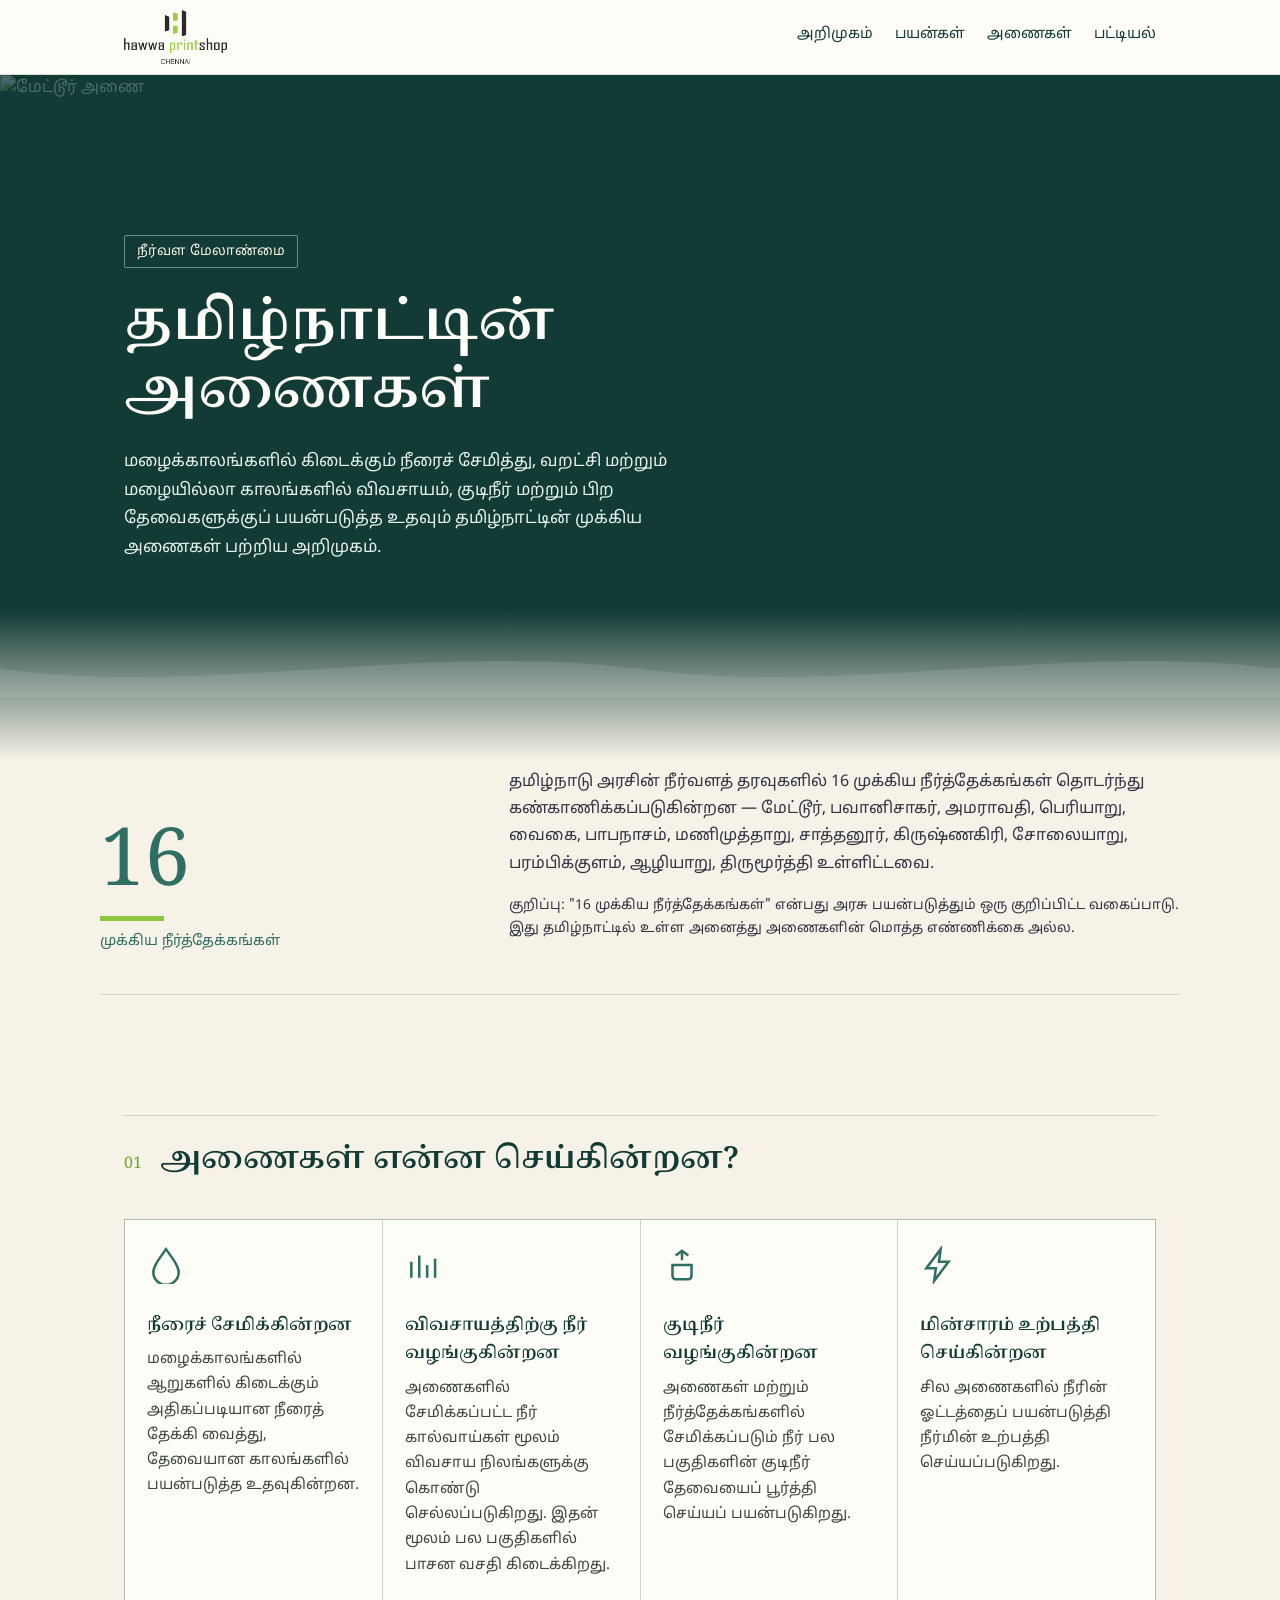
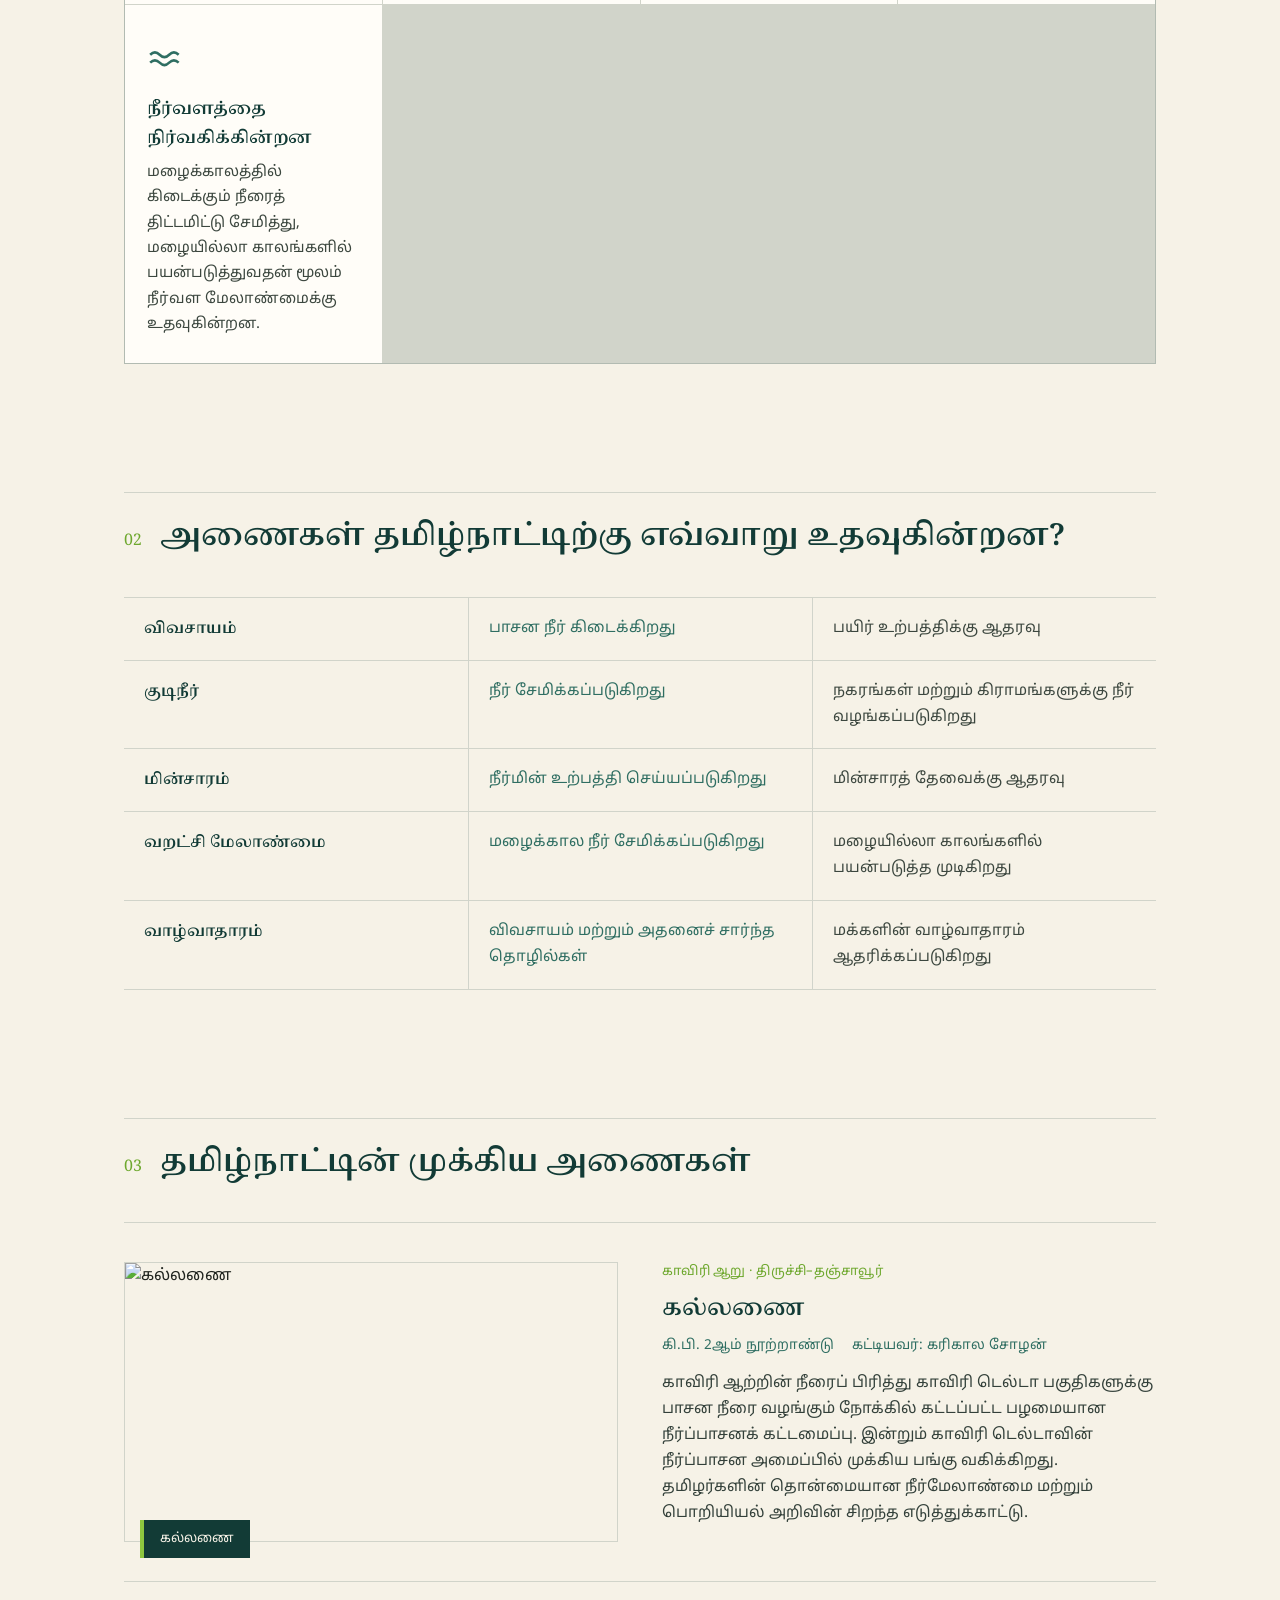
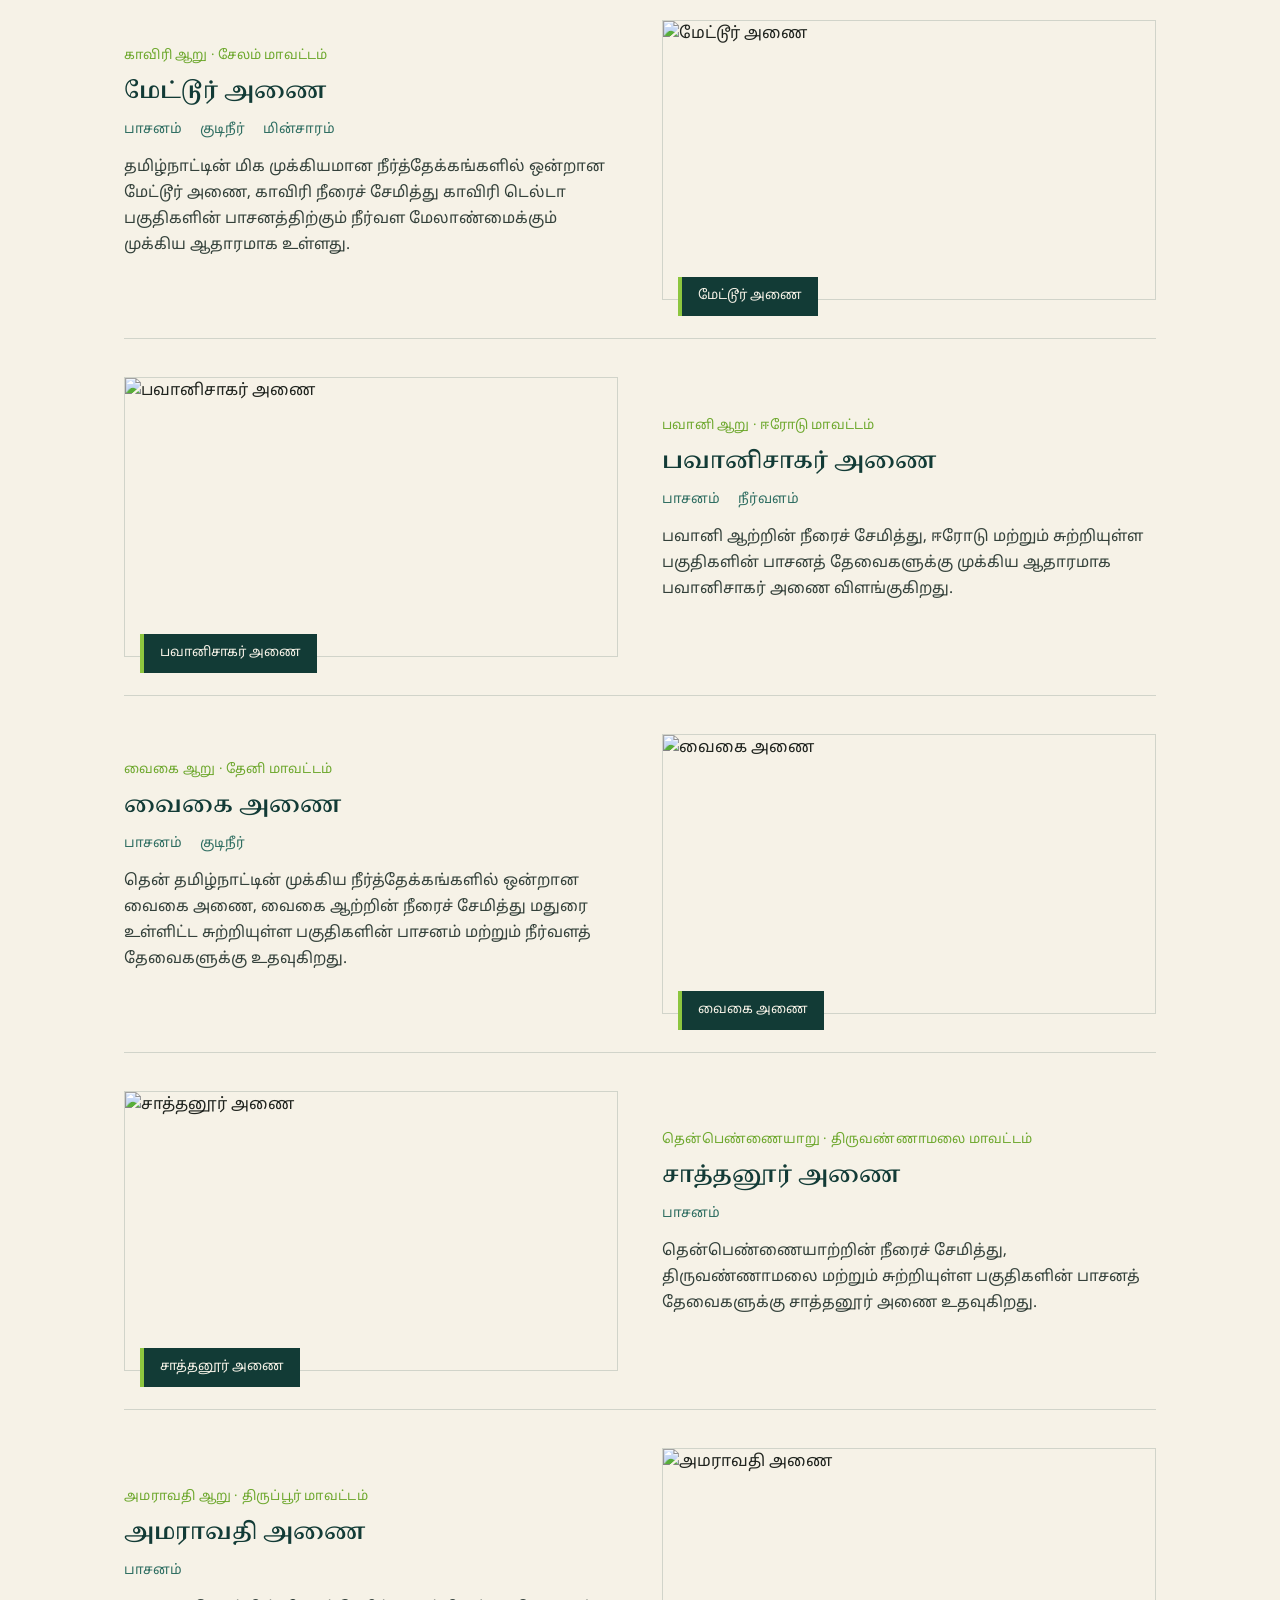
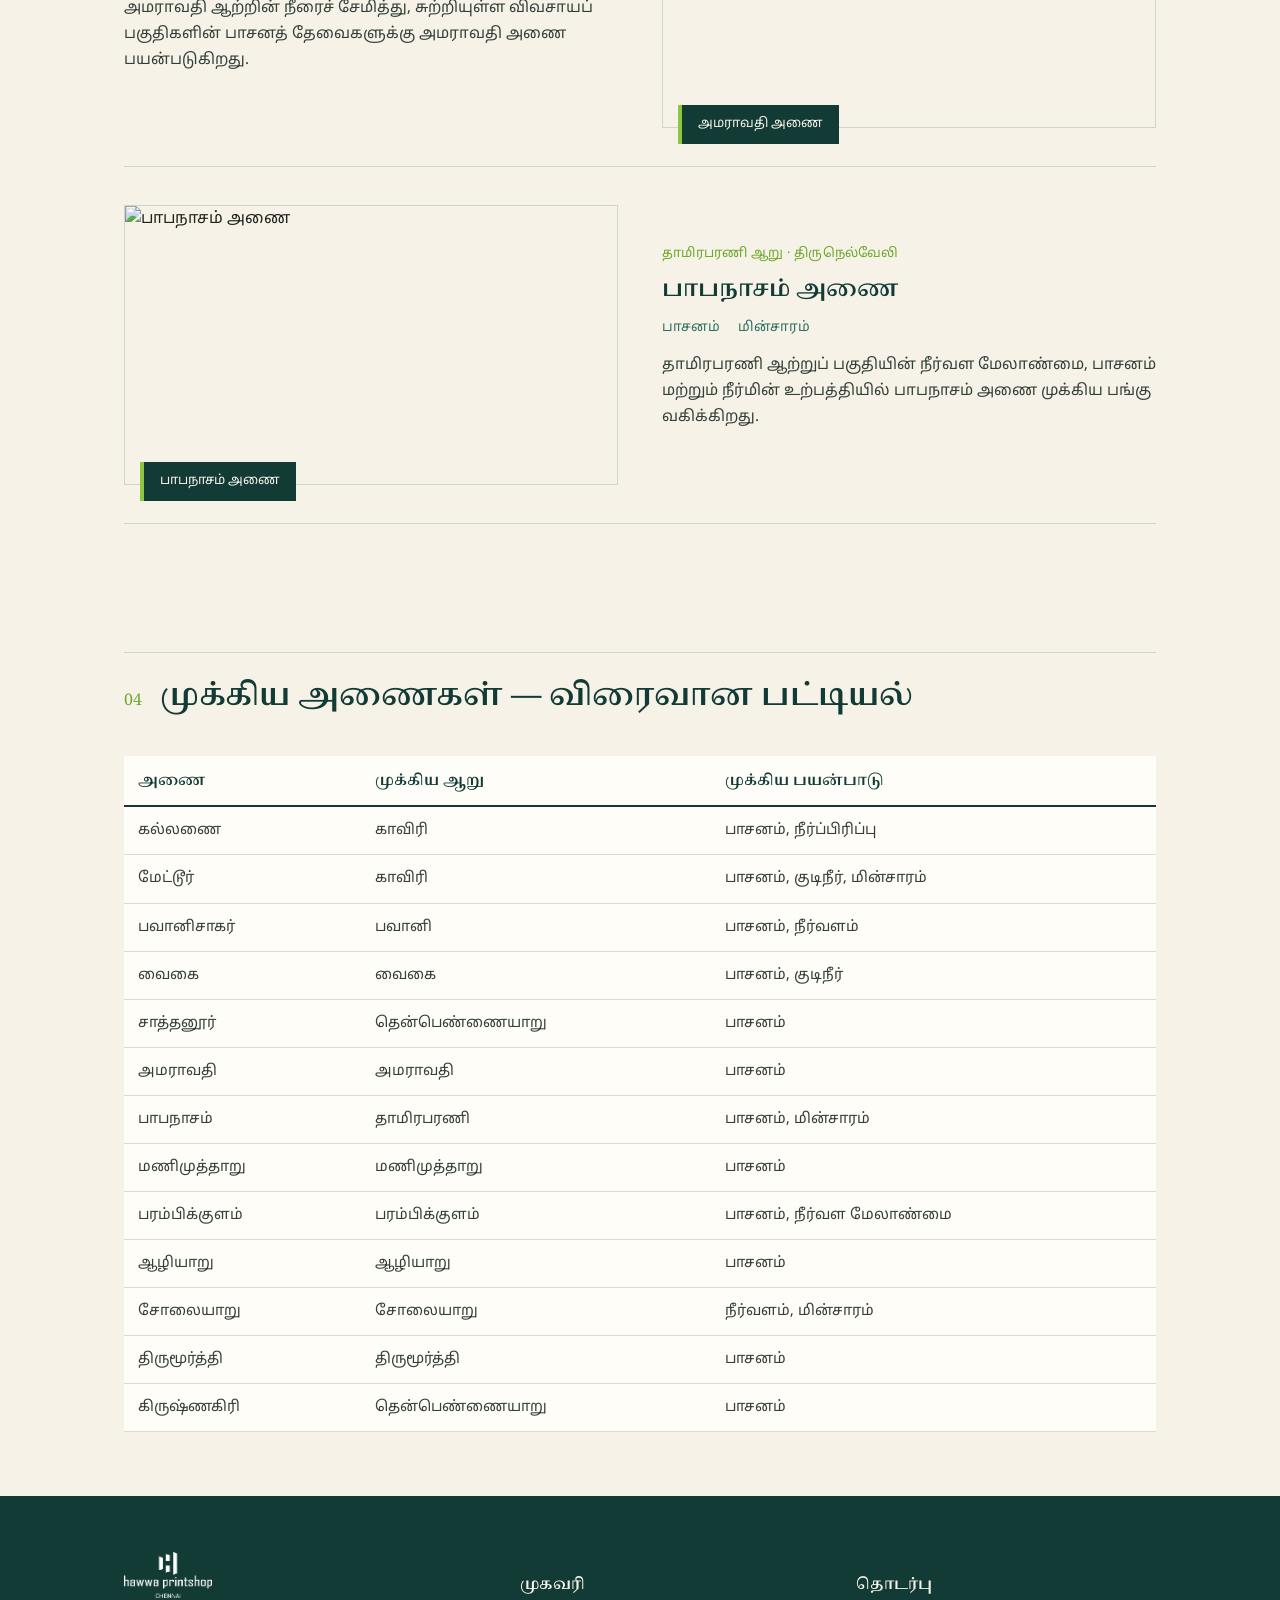
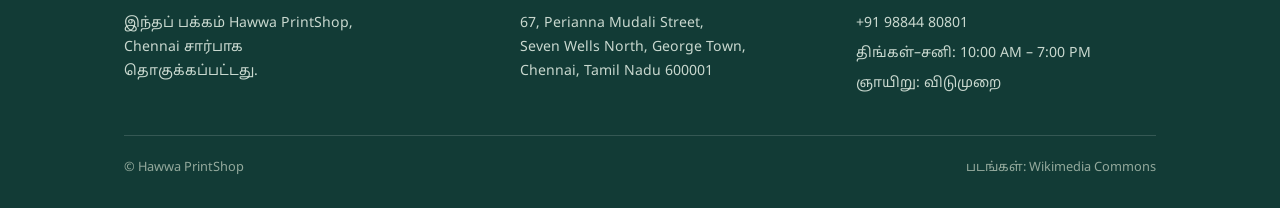
==== index.html @ 90492c99 "Add files via upload" ====
<!DOCTYPE html>
<html lang="ta">
<head>
<meta charset="UTF-8">
<meta name="viewport" content="width=device-width, initial-scale=1.0">
<title>தமிழ்நாட்டின் அணைகள் — Hawwa PrintShop</title>
<link rel="preconnect" href="https://fonts.googleapis.com">
<link rel="preconnect" href="https://fonts.gstatic.com" crossorigin>
<link href="https://fonts.googleapis.com/css2?family=Noto+Serif+Tamil:wght@500;600;700&family=Noto+Sans+Tamil:wght@400;500;600&display=swap" rel="stylesheet">
<style>
  :root{
    --ink:#20241f;
    --deep:#123b36;
    --teal:#2f6e62;
    --green:#8dc63f;
    --green-dark:#6ea82e;
    --sand:#f6f2e7;
    --sand-2:#efe8d8;
    --line: rgba(18,59,54,0.16);
    --white:#fffdf8;
  }
  *{box-sizing:border-box;}
  html{scroll-behavior:smooth;}
  body{
    margin:0;
    background:var(--sand);
    color:var(--ink);
    font-family:"Noto Sans Tamil","Noto Sans",sans-serif;
    line-height:1.7;
    font-size:16px;
  }
  h1,h2,h3,.serif{
    font-family:"Noto Serif Tamil","Noto Sans Tamil",serif;
    color:var(--deep);
    margin:0;
    font-weight:600;
  }
  p{margin:0 0 1em 0;}
  a{color:inherit;}
  img{max-width:100%;display:block;}
  .wrap{max-width:1080px;margin:0 auto;padding:0 24px;}
  .measure{max-width:64ch;}

  /* ---- Header ---- */
  header{
    position:sticky;top:0;z-index:50;
    background:var(--white);
    border-bottom:1px solid var(--line);
  }
  .header-inner{
    display:flex;align-items:center;justify-content:space-between;
    padding:10px 24px;max-width:1080px;margin:0 auto;
  }
  .brand{display:flex;align-items:center;gap:12px;}
  .brand img{height:54px;width:auto;}
  nav a{
    text-decoration:none;color:var(--deep);font-size:.92rem;margin-left:22px;
    border-bottom:2px solid transparent;padding-bottom:2px;
  }
  nav a:hover{border-color:var(--green);}
  .nav-scroll{display:flex;overflow-x:auto;}

  /* ---- Hero ---- */
  .hero{
    position:relative;
    background:var(--deep);
    color:var(--white);
    overflow:hidden;
  }
  .hero-media{
    position:absolute;inset:0;
  }
  .hero-media img{
    width:100%;height:100%;object-fit:cover;opacity:.55;
  }
  .hero-media::after{
    content:"";position:absolute;inset:0;
    background:linear-gradient(180deg, rgba(18,59,54,.55) 0%, rgba(18,59,54,.88) 78%, var(--sand) 100%);
  }
  .hero-content{
    position:relative;padding:96px 24px 64px;max-width:1080px;margin:0 auto;
  }
  .eyebrow-tag{
    display:inline-block;font-size:.85rem;color:var(--sand);
    border:1px solid rgba(255,255,255,.4);padding:4px 12px;border-radius:2px;
    margin-bottom:22px;
  }
  .hero h1{
    color:var(--white);
    font-size:clamp(2.1rem, 5vw, 3.4rem);
    line-height:1.25;
    max-width:15ch;
  }
  .hero p.lede{
    margin-top:22px;max-width:56ch;color:#e7f0ea;font-size:1.05rem;
  }
  .wavecut{
    display:block;width:100%;height:56px;margin-top:-2px;
  }

  /* ---- Stat strip ---- */
  .stats{
    background:var(--sand);
    padding:8px 24px 56px;
  }
  .stat-row{
    max-width:1080px;margin:0 auto;
    display:grid;grid-template-columns: 1.1fr 2fr;
    gap:40px;align-items:end;
    border-bottom:1px solid var(--line);
    padding-bottom:40px;
  }
  .stat-num{
    font-family:"Noto Serif Tamil",serif;
    font-size:clamp(3.2rem,9vw,5rem);
    color:var(--teal);
    line-height:1;
    position:relative;
    display:inline-block;
  }
  .stat-num::after{
    content:"";display:block;width:64px;height:5px;background:var(--green);margin-top:14px;
  }
  .stat-note{color:var(--teal);font-size:.9rem;margin-top:8px;}
  .stat-text p{color:#334;}

  /* ---- Section shell ---- */
  section{padding:64px 0;}
  .section-head{
    display:flex;align-items:baseline;gap:18px;margin-bottom:34px;
    border-top:1px solid var(--line);padding-top:18px;
  }
  .section-head .idx{
    font-family:"Noto Serif Tamil",serif;color:var(--green-dark);font-size:1rem;
    white-space:nowrap;
  }
  .section-head h2{font-size:clamp(1.4rem,3vw,1.9rem);}

  /* ---- Function cards ---- */
  .func-grid{
    display:grid;grid-template-columns:repeat(auto-fit,minmax(210px,1fr));
    gap:1px;background:var(--line);
    border:1px solid var(--line);
  }
  .func-card{
    background:var(--white);padding:26px 22px;
  }
  .func-card .ic{
    width:38px;height:38px;margin-bottom:16px;
    stroke:var(--teal);fill:none;stroke-width:1.6;
  }
  .func-card h3{font-size:1.05rem;margin-bottom:8px;color:var(--deep);}
  .func-card p{font-size:.93rem;color:#3c473f;margin:0;}

  /* ---- Flow ---- */
  .flow{
    display:flex;flex-direction:column;gap:0;
  }
  .flow-row{
    display:grid;grid-template-columns:repeat(3,1fr);
    border-top:1px solid var(--line);
  }
  .flow-row:last-child{border-bottom:1px solid var(--line);}
  .flow-cell{
    padding:18px 20px;font-size:.95rem;
    border-left:1px solid var(--line);
  }
  .flow-cell:first-child{border-left:none;font-family:"Noto Serif Tamil",serif;color:var(--deep);font-weight:600;}
  .flow-cell:nth-child(2){color:var(--teal);}
  .flow-cell:nth-child(3){color:#3c473f;}

  /* ---- Dam profile ---- */
  .dam{
    display:grid;grid-template-columns: 1fr 1fr;gap:44px;
    align-items:center;
    padding:38px 0;
    border-top:1px solid var(--line);
  }
  .dam:last-child{border-bottom:1px solid var(--line);}
  .dam.rev .dam-media{order:2;}
  .dam-media{
    position:relative;
  }
  .dam-media img{
    width:100%;height:280px;object-fit:cover;
    border:1px solid var(--line);
  }
  .dam-plate{
    position:absolute;bottom:-16px;left:16px;
    background:var(--deep);color:var(--sand);
    padding:8px 16px;font-size:.82rem;
    border-left:4px solid var(--green);
  }
  .dam-body .tag{
    font-size:.82rem;color:var(--green-dark);letter-spacing:.02em;margin-bottom:6px;
  }
  .dam-body h3{font-size:1.4rem;margin-bottom:6px;}
  .dam-body .meta{
    display:flex;gap:18px;flex-wrap:wrap;
    font-size:.85rem;color:var(--teal);margin-bottom:14px;
  }
  .dam-body p{font-size:.96rem;color:#33403a;}

  /* ---- Table ---- */
  table{
    width:100%;border-collapse:collapse;font-size:.92rem;
    background:var(--white);
  }
  thead th{
    text-align:left;font-family:"Noto Serif Tamil",serif;font-weight:600;
    color:var(--deep);border-bottom:2px solid var(--deep);
    padding:12px 14px;
  }
  tbody td{
    padding:11px 14px;border-bottom:1px solid var(--line);color:#333f38;
  }
  tbody tr:hover{background:var(--sand-2);}
  .table-note{font-size:.85rem;color:var(--teal);margin-top:14px;}

  /* ---- Footer ---- */
  footer{
    background:var(--deep);color:var(--sand);padding:56px 0 28px;
  }
  .foot-grid{
    display:grid;grid-template-columns:1.2fr 1fr 1fr;gap:36px;
    padding-bottom:34px;border-bottom:1px solid rgba(255,255,255,.15);
  }
  .foot-brand img{height:46px;margin-bottom:14px;filter:brightness(0) invert(1);}
  .foot-brand p{font-size:.88rem;color:#c9d8cf;max-width:32ch;}
  footer h4{
    font-family:"Noto Serif Tamil",serif;color:var(--sand);font-size:.95rem;
    margin-bottom:14px;font-weight:600;
  }
  footer p, footer address{font-size:.88rem;color:#c9d8cf;font-style:normal;margin:0 0 6px;}
  .foot-bottom{
    padding-top:22px;font-size:.8rem;color:#93a99c;
    display:flex;justify-content:space-between;flex-wrap:wrap;gap:8px;
  }

  @media (max-width:760px){
    .stat-row{grid-template-columns:1fr;}
    .dam, .dam.rev{grid-template-columns:1fr;}
    .dam.rev .dam-media{order:0;}
    .flow-row{grid-template-columns:1fr;}
    .flow-cell{border-left:none;border-top:1px solid var(--line);}
    .flow-cell:first-child{border-top:none;}
    .foot-grid{grid-template-columns:1fr;}
    nav{display:none;}
  }
</style>
</head>
<body>

<header>
  <div class="header-inner">
    <div class="brand">
      <img src="assets/hawwa-logo.png" alt="Hawwa PrintShop">
    </div>
    <nav class="nav-scroll">
      <a href="#intro">அறிமுகம்</a>
      <a href="#functions">பயன்கள்</a>
      <a href="#dams">அணைகள்</a>
      <a href="#table">பட்டியல்</a>
    </nav>
  </div>
</header>

<section class="hero" id="intro">
  <div class="hero-media">
    <img src="https://upload.wikimedia.org/wikipedia/commons/2/20/Mettur_dam_is_the_famous_place_in_tamilnadu.jpg" alt="மேட்டூர் அணை">
  </div>
  <div class="hero-content">
    <span class="eyebrow-tag">நீர்வள மேலாண்மை</span>
    <h1>தமிழ்நாட்டின் அணைகள்</h1>
    <p class="lede">மழைக்காலங்களில் கிடைக்கும் நீரைச் சேமித்து, வறட்சி மற்றும் மழையில்லா காலங்களில் விவசாயம், குடிநீர் மற்றும் பிற தேவைகளுக்குப் பயன்படுத்த உதவும் தமிழ்நாட்டின் முக்கிய அணைகள் பற்றிய அறிமுகம்.</p>
  </div>
  <svg class="wavecut" viewBox="0 0 1200 60" preserveAspectRatio="none"><path d="M0,30 C 200,60 400,0 600,30 C 800,60 1000,0 1200,30 L1200,60 L0,60 Z" fill="#f6f2e7"></path></svg>
</section>

<div class="stats">
  <div class="stat-row">
    <div>
      <span class="stat-num">16</span>
      <div class="stat-note">முக்கிய நீர்த்தேக்கங்கள்</div>
    </div>
    <div class="stat-text">
      <p>தமிழ்நாடு அரசின் நீர்வளத் தரவுகளில் 16 முக்கிய நீர்த்தேக்கங்கள் தொடர்ந்து கண்காணிக்கப்படுகின்றன — மேட்டூர், பவானிசாகர், அமராவதி, பெரியாறு, வைகை, பாபநாசம், மணிமுத்தாறு, சாத்தனூர், கிருஷ்ணகிரி, சோலையாறு, பரம்பிக்குளம், ஆழியாறு, திருமூர்த்தி உள்ளிட்டவை.</p>
      <p class="table-note">குறிப்பு: "16 முக்கிய நீர்த்தேக்கங்கள்" என்பது அரசு பயன்படுத்தும் ஒரு குறிப்பிட்ட வகைப்பாடு. இது தமிழ்நாட்டில் உள்ள அனைத்து அணைகளின் மொத்த எண்ணிக்கை அல்ல.</p>
    </div>
  </div>
</div>

<section id="functions">
  <div class="wrap">
    <div class="section-head">
      <span class="idx">01</span>
      <h2>அணைகள் என்ன செய்கின்றன?</h2>
    </div>
    <div class="func-grid">
      <div class="func-card">
        <svg class="ic" viewBox="0 0 24 24"><path d="M12 2 C 7 9 4 13 4 16.5 A8 8 0 0 0 20 16.5 C 20 13 17 9 12 2 Z"/></svg>
        <h3>நீரைச் சேமிக்கின்றன</h3>
        <p>மழைக்காலங்களில் ஆறுகளில் கிடைக்கும் அதிகப்படியான நீரைத் தேக்கி வைத்து, தேவையான காலங்களில் பயன்படுத்த உதவுகின்றன.</p>
      </div>
      <div class="func-card">
        <svg class="ic" viewBox="0 0 24 24"><path d="M4 20 L4 10 M9 20 L9 6 M14 20 L14 12 M19 20 L19 8"/></svg>
        <h3>விவசாயத்திற்கு நீர் வழங்குகின்றன</h3>
        <p>அணைகளில் சேமிக்கப்பட்ட நீர் கால்வாய்கள் மூலம் விவசாய நிலங்களுக்கு கொண்டு செல்லப்படுகிறது. இதன் மூலம் பல பகுதிகளில் பாசன வசதி கிடைக்கிறது.</p>
      </div>
      <div class="func-card">
        <svg class="ic" viewBox="0 0 24 24"><path d="M12 3v6M8 6l4-3 4 3M6 12h12v7a2 2 0 0 1-2 2H8a2 2 0 0 1-2-2v-7Z"/></svg>
        <h3>குடிநீர் வழங்குகின்றன</h3>
        <p>அணைகள் மற்றும் நீர்த்தேக்கங்களில் சேமிக்கப்படும் நீர் பல பகுதிகளின் குடிநீர் தேவையைப் பூர்த்தி செய்யப் பயன்படுகிறது.</p>
      </div>
      <div class="func-card">
        <svg class="ic" viewBox="0 0 24 24"><path d="M13 2 L4 14h6l-1 8 9-12h-6l1-8Z"/></svg>
        <h3>மின்சாரம் உற்பத்தி செய்கின்றன</h3>
        <p>சில அணைகளில் நீரின் ஓட்டத்தைப் பயன்படுத்தி நீர்மின் உற்பத்தி செய்யப்படுகிறது.</p>
      </div>
      <div class="func-card">
        <svg class="ic" viewBox="0 0 24 24"><path d="M2 15c2-2 4-2 6 0s4 2 6 0 4-2 6 0M2 20c2-2 4-2 6 0s4 2 6 0 4-2 6 0"/></svg>
        <h3>நீர்வளத்தை நிர்வகிக்கின்றன</h3>
        <p>மழைக்காலத்தில் கிடைக்கும் நீரைத் திட்டமிட்டு சேமித்து, மழையில்லா காலங்களில் பயன்படுத்துவதன் மூலம் நீர்வள மேலாண்மைக்கு உதவுகின்றன.</p>
      </div>
    </div>
  </div>
</section>

<section>
  <div class="wrap">
    <div class="section-head">
      <span class="idx">02</span>
      <h2>அணைகள் தமிழ்நாட்டிற்கு எவ்வாறு உதவுகின்றன?</h2>
    </div>
    <div class="flow">
      <div class="flow-row">
        <div class="flow-cell">விவசாயம்</div>
        <div class="flow-cell">பாசன நீர் கிடைக்கிறது</div>
        <div class="flow-cell">பயிர் உற்பத்திக்கு ஆதரவு</div>
      </div>
      <div class="flow-row">
        <div class="flow-cell">குடிநீர்</div>
        <div class="flow-cell">நீர் சேமிக்கப்படுகிறது</div>
        <div class="flow-cell">நகரங்கள் மற்றும் கிராமங்களுக்கு நீர் வழங்கப்படுகிறது</div>
      </div>
      <div class="flow-row">
        <div class="flow-cell">மின்சாரம்</div>
        <div class="flow-cell">நீர்மின் உற்பத்தி செய்யப்படுகிறது</div>
        <div class="flow-cell">மின்சாரத் தேவைக்கு ஆதரவு</div>
      </div>
      <div class="flow-row">
        <div class="flow-cell">வறட்சி மேலாண்மை</div>
        <div class="flow-cell">மழைக்கால நீர் சேமிக்கப்படுகிறது</div>
        <div class="flow-cell">மழையில்லா காலங்களில் பயன்படுத்த முடிகிறது</div>
      </div>
      <div class="flow-row">
        <div class="flow-cell">வாழ்வாதாரம்</div>
        <div class="flow-cell">விவசாயம் மற்றும் அதனைச் சார்ந்த தொழில்கள்</div>
        <div class="flow-cell">மக்களின் வாழ்வாதாரம் ஆதரிக்கப்படுகிறது</div>
      </div>
    </div>
  </div>
</section>

<section id="dams">
  <div class="wrap">
    <div class="section-head">
      <span class="idx">03</span>
      <h2>தமிழ்நாட்டின் முக்கிய அணைகள்</h2>
    </div>

    <div class="dam">
      <div class="dam-media">
        <img src="https://upload.wikimedia.org/wikipedia/commons/5/5b/Grand_Anicut_kallanai.JPG" alt="கல்லணை">
        <div class="dam-plate">கல்லணை</div>
      </div>
      <div class="dam-body">
        <div class="tag">காவிரி ஆறு · திருச்சி–தஞ்சாவூர்</div>
        <h3>கல்லணை</h3>
        <div class="meta"><span>கி.பி. 2ஆம் நூற்றாண்டு</span><span>கட்டியவர்: கரிகால சோழன்</span></div>
        <p>காவிரி ஆற்றின் நீரைப் பிரித்து காவிரி டெல்டா பகுதிகளுக்கு பாசன நீரை வழங்கும் நோக்கில் கட்டப்பட்ட பழமையான நீர்ப்பாசனக் கட்டமைப்பு. இன்றும் காவிரி டெல்டாவின் நீர்ப்பாசன அமைப்பில் முக்கிய பங்கு வகிக்கிறது. தமிழர்களின் தொன்மையான நீர்மேலாண்மை மற்றும் பொறியியல் அறிவின் சிறந்த எடுத்துக்காட்டு.</p>
      </div>
    </div>

    <div class="dam rev">
      <div class="dam-media">
        <img src="https://upload.wikimedia.org/wikipedia/commons/5/51/Mettur_Dam_in_salem.jpg" alt="மேட்டூர் அணை">
        <div class="dam-plate">மேட்டூர் அணை</div>
      </div>
      <div class="dam-body">
        <div class="tag">காவிரி ஆறு · சேலம் மாவட்டம்</div>
        <h3>மேட்டூர் அணை</h3>
        <div class="meta"><span>பாசனம்</span><span>குடிநீர்</span><span>மின்சாரம்</span></div>
        <p>தமிழ்நாட்டின் மிக முக்கியமான நீர்த்தேக்கங்களில் ஒன்றான மேட்டூர் அணை, காவிரி நீரைச் சேமித்து காவிரி டெல்டா பகுதிகளின் பாசனத்திற்கும் நீர்வள மேலாண்மைக்கும் முக்கிய ஆதாரமாக உள்ளது.</p>
      </div>
    </div>

    <div class="dam">
      <div class="dam-media">
        <img src="https://upload.wikimedia.org/wikipedia/commons/c/ca/BhavaniSagarDam.JPG" alt="பவானிசாகர் அணை">
        <div class="dam-plate">பவானிசாகர் அணை</div>
      </div>
      <div class="dam-body">
        <div class="tag">பவானி ஆறு · ஈரோடு மாவட்டம்</div>
        <h3>பவானிசாகர் அணை</h3>
        <div class="meta"><span>பாசனம்</span><span>நீர்வளம்</span></div>
        <p>பவானி ஆற்றின் நீரைச் சேமித்து, ஈரோடு மற்றும் சுற்றியுள்ள பகுதிகளின் பாசனத் தேவைகளுக்கு முக்கிய ஆதாரமாக பவானிசாகர் அணை விளங்குகிறது.</p>
      </div>
    </div>

    <div class="dam rev">
      <div class="dam-media">
        <img src="https://upload.wikimedia.org/wikipedia/commons/0/08/Vaigai_Dam%2C_Theni_district%2C_Tamil_Nadu%2C_India.jpg" alt="வைகை அணை">
        <div class="dam-plate">வைகை அணை</div>
      </div>
      <div class="dam-body">
        <div class="tag">வைகை ஆறு · தேனி மாவட்டம்</div>
        <h3>வைகை அணை</h3>
        <div class="meta"><span>பாசனம்</span><span>குடிநீர்</span></div>
        <p>தென் தமிழ்நாட்டின் முக்கிய நீர்த்தேக்கங்களில் ஒன்றான வைகை அணை, வைகை ஆற்றின் நீரைச் சேமித்து மதுரை உள்ளிட்ட சுற்றியுள்ள பகுதிகளின் பாசனம் மற்றும் நீர்வளத் தேவைகளுக்கு உதவுகிறது.</p>
      </div>
    </div>

    <div class="dam">
      <div class="dam-media">
        <img src="https://upload.wikimedia.org/wikipedia/commons/1/1c/Sathanur_Dam_Park_Area.jpg" alt="சாத்தனூர் அணை">
        <div class="dam-plate">சாத்தனூர் அணை</div>
      </div>
      <div class="dam-body">
        <div class="tag">தென்பெண்ணையாறு · திருவண்ணாமலை மாவட்டம்</div>
        <h3>சாத்தனூர் அணை</h3>
        <div class="meta"><span>பாசனம்</span></div>
        <p>தென்பெண்ணையாற்றின் நீரைச் சேமித்து, திருவண்ணாமலை மற்றும் சுற்றியுள்ள பகுதிகளின் பாசனத் தேவைகளுக்கு சாத்தனூர் அணை உதவுகிறது.</p>
      </div>
    </div>

    <div class="dam rev">
      <div class="dam-media">
        <img src="https://upload.wikimedia.org/wikipedia/commons/0/05/Amaravathi_Dam_view.jpg" alt="அமராவதி அணை">
        <div class="dam-plate">அமராவதி அணை</div>
      </div>
      <div class="dam-body">
        <div class="tag">அமராவதி ஆறு · திருப்பூர் மாவட்டம்</div>
        <h3>அமராவதி அணை</h3>
        <div class="meta"><span>பாசனம்</span></div>
        <p>அமராவதி ஆற்றின் நீரைச் சேமித்து, சுற்றியுள்ள விவசாயப் பகுதிகளின் பாசனத் தேவைகளுக்கு அமராவதி அணை பயன்படுகிறது.</p>
      </div>
    </div>

    <div class="dam">
      <div class="dam-media">
        <img src="https://upload.wikimedia.org/wikipedia/commons/b/b5/Papanasam_reservoir_scene.JPG" alt="பாபநாசம் அணை">
        <div class="dam-plate">பாபநாசம் அணை</div>
      </div>
      <div class="dam-body">
        <div class="tag">தாமிரபரணி ஆறு · திருநெல்வேலி</div>
        <h3>பாபநாசம் அணை</h3>
        <div class="meta"><span>பாசனம்</span><span>மின்சாரம்</span></div>
        <p>தாமிரபரணி ஆற்றுப் பகுதியின் நீர்வள மேலாண்மை, பாசனம் மற்றும் நீர்மின் உற்பத்தியில் பாபநாசம் அணை முக்கிய பங்கு வகிக்கிறது.</p>
      </div>
    </div>

  </div>
</section>

<section id="table">
  <div class="wrap">
    <div class="section-head">
      <span class="idx">04</span>
      <h2>முக்கிய அணைகள் — விரைவான பட்டியல்</h2>
    </div>
    <div style="overflow-x:auto;">
    <table>
      <thead>
        <tr><th>அணை</th><th>முக்கிய ஆறு</th><th>முக்கிய பயன்பாடு</th></tr>
      </thead>
      <tbody>
        <tr><td>கல்லணை</td><td>காவிரி</td><td>பாசனம், நீர்ப்பிரிப்பு</td></tr>
        <tr><td>மேட்டூர்</td><td>காவிரி</td><td>பாசனம், குடிநீர், மின்சாரம்</td></tr>
        <tr><td>பவானிசாகர்</td><td>பவானி</td><td>பாசனம், நீர்வளம்</td></tr>
        <tr><td>வைகை</td><td>வைகை</td><td>பாசனம், குடிநீர்</td></tr>
        <tr><td>சாத்தனூர்</td><td>தென்பெண்ணையாறு</td><td>பாசனம்</td></tr>
        <tr><td>அமராவதி</td><td>அமராவதி</td><td>பாசனம்</td></tr>
        <tr><td>பாபநாசம்</td><td>தாமிரபரணி</td><td>பாசனம், மின்சாரம்</td></tr>
        <tr><td>மணிமுத்தாறு</td><td>மணிமுத்தாறு</td><td>பாசனம்</td></tr>
        <tr><td>பரம்பிக்குளம்</td><td>பரம்பிக்குளம்</td><td>பாசனம், நீர்வள மேலாண்மை</td></tr>
        <tr><td>ஆழியாறு</td><td>ஆழியாறு</td><td>பாசனம்</td></tr>
        <tr><td>சோலையாறு</td><td>சோலையாறு</td><td>நீர்வளம், மின்சாரம்</td></tr>
        <tr><td>திருமூர்த்தி</td><td>திருமூர்த்தி</td><td>பாசனம்</td></tr>
        <tr><td>கிருஷ்ணகிரி</td><td>தென்பெண்ணையாறு</td><td>பாசனம்</td></tr>
      </tbody>
    </table>
    </div>
  </div>
</section>

<footer>
  <div class="wrap">
    <div class="foot-grid">
      <div class="foot-brand">
        <img src="assets/hawwa-logo.png" alt="Hawwa PrintShop">
        <p>இந்தப் பக்கம் Hawwa PrintShop, Chennai சார்பாக தொகுக்கப்பட்டது.</p>
      </div>
      <div>
        <h4>முகவரி</h4>
        <address>67, Perianna Mudali Street,<br>Seven Wells North, George Town,<br>Chennai, Tamil Nadu 600001</address>
      </div>
      <div>
        <h4>தொடர்பு</h4>
        <p>+91 98844 80801</p>
        <p>திங்கள்–சனி: 10:00 AM – 7:00 PM</p>
        <p>ஞாயிறு: விடுமுறை</p>
      </div>
    </div>
    <div class="foot-bottom">
      <span>© Hawwa PrintShop</span>
      <span>படங்கள்: Wikimedia Commons</span>
    </div>
  </div>
</footer>

</body>
</html>
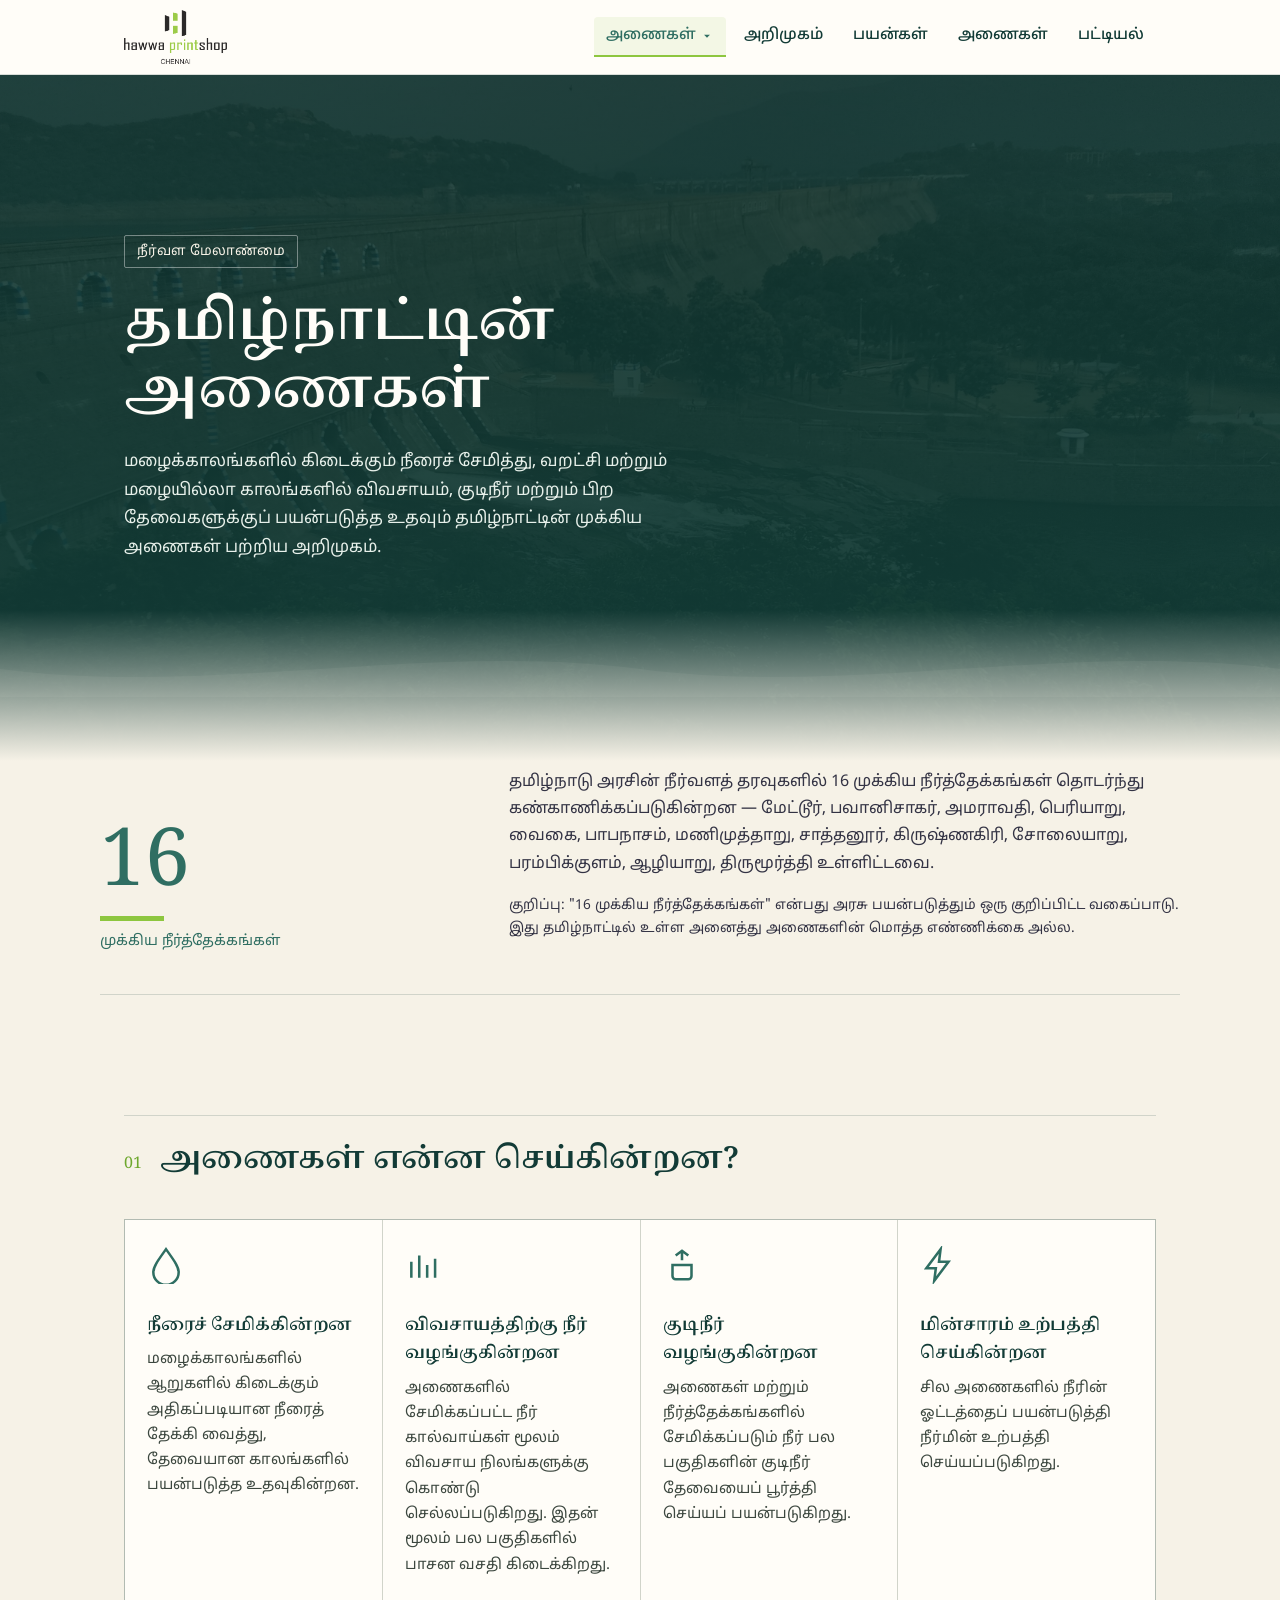
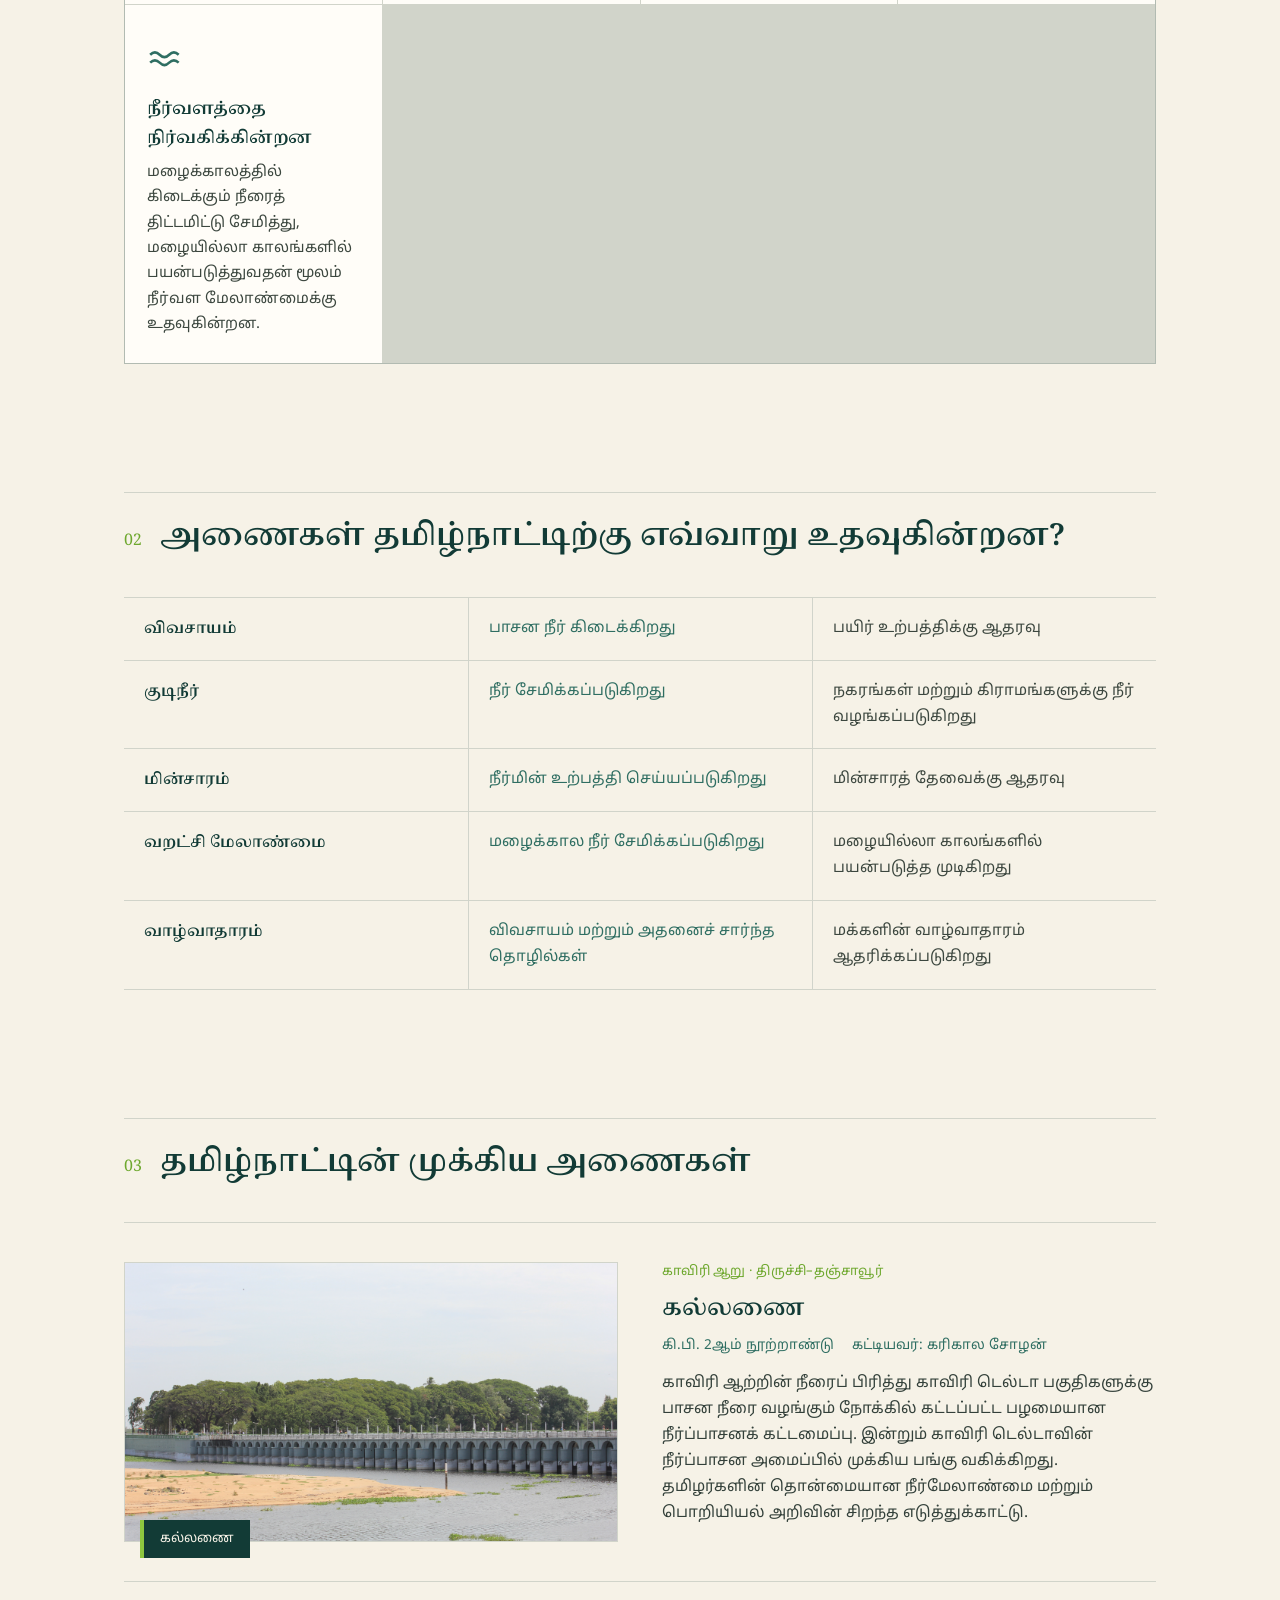
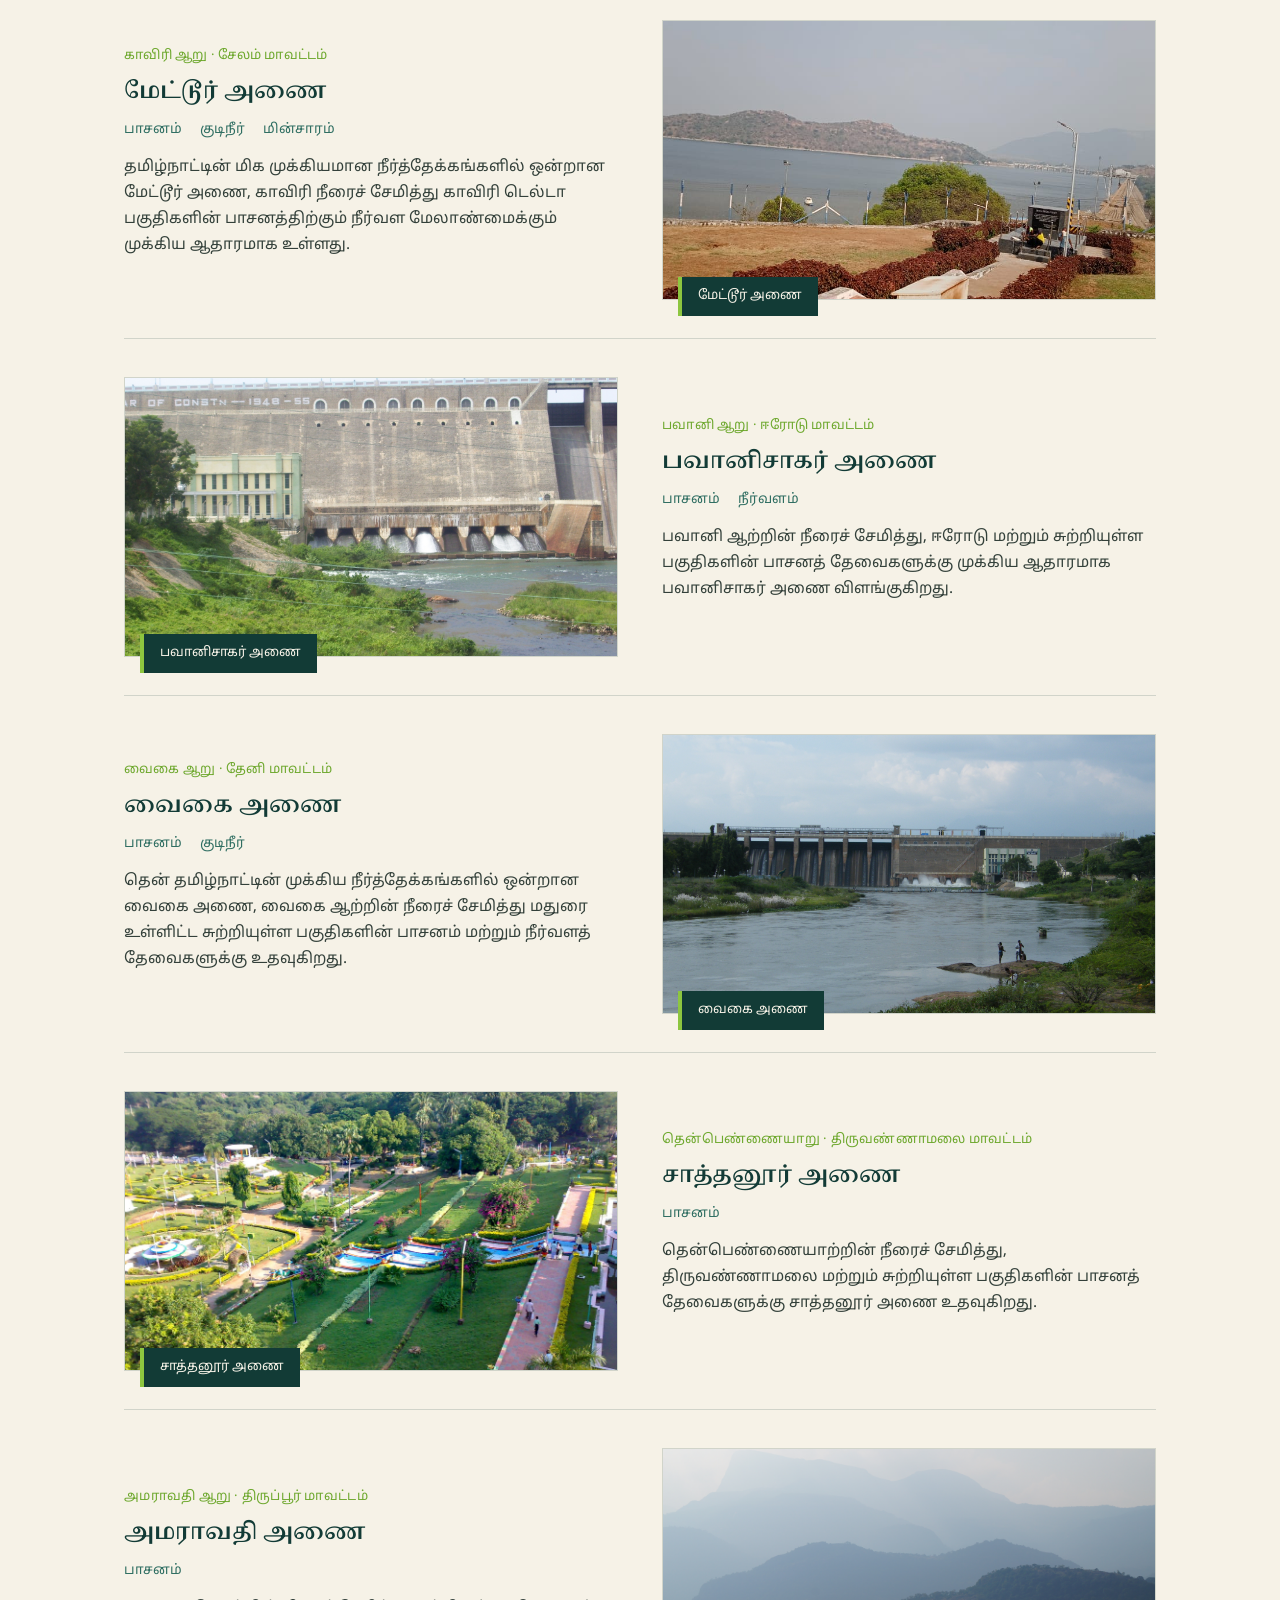
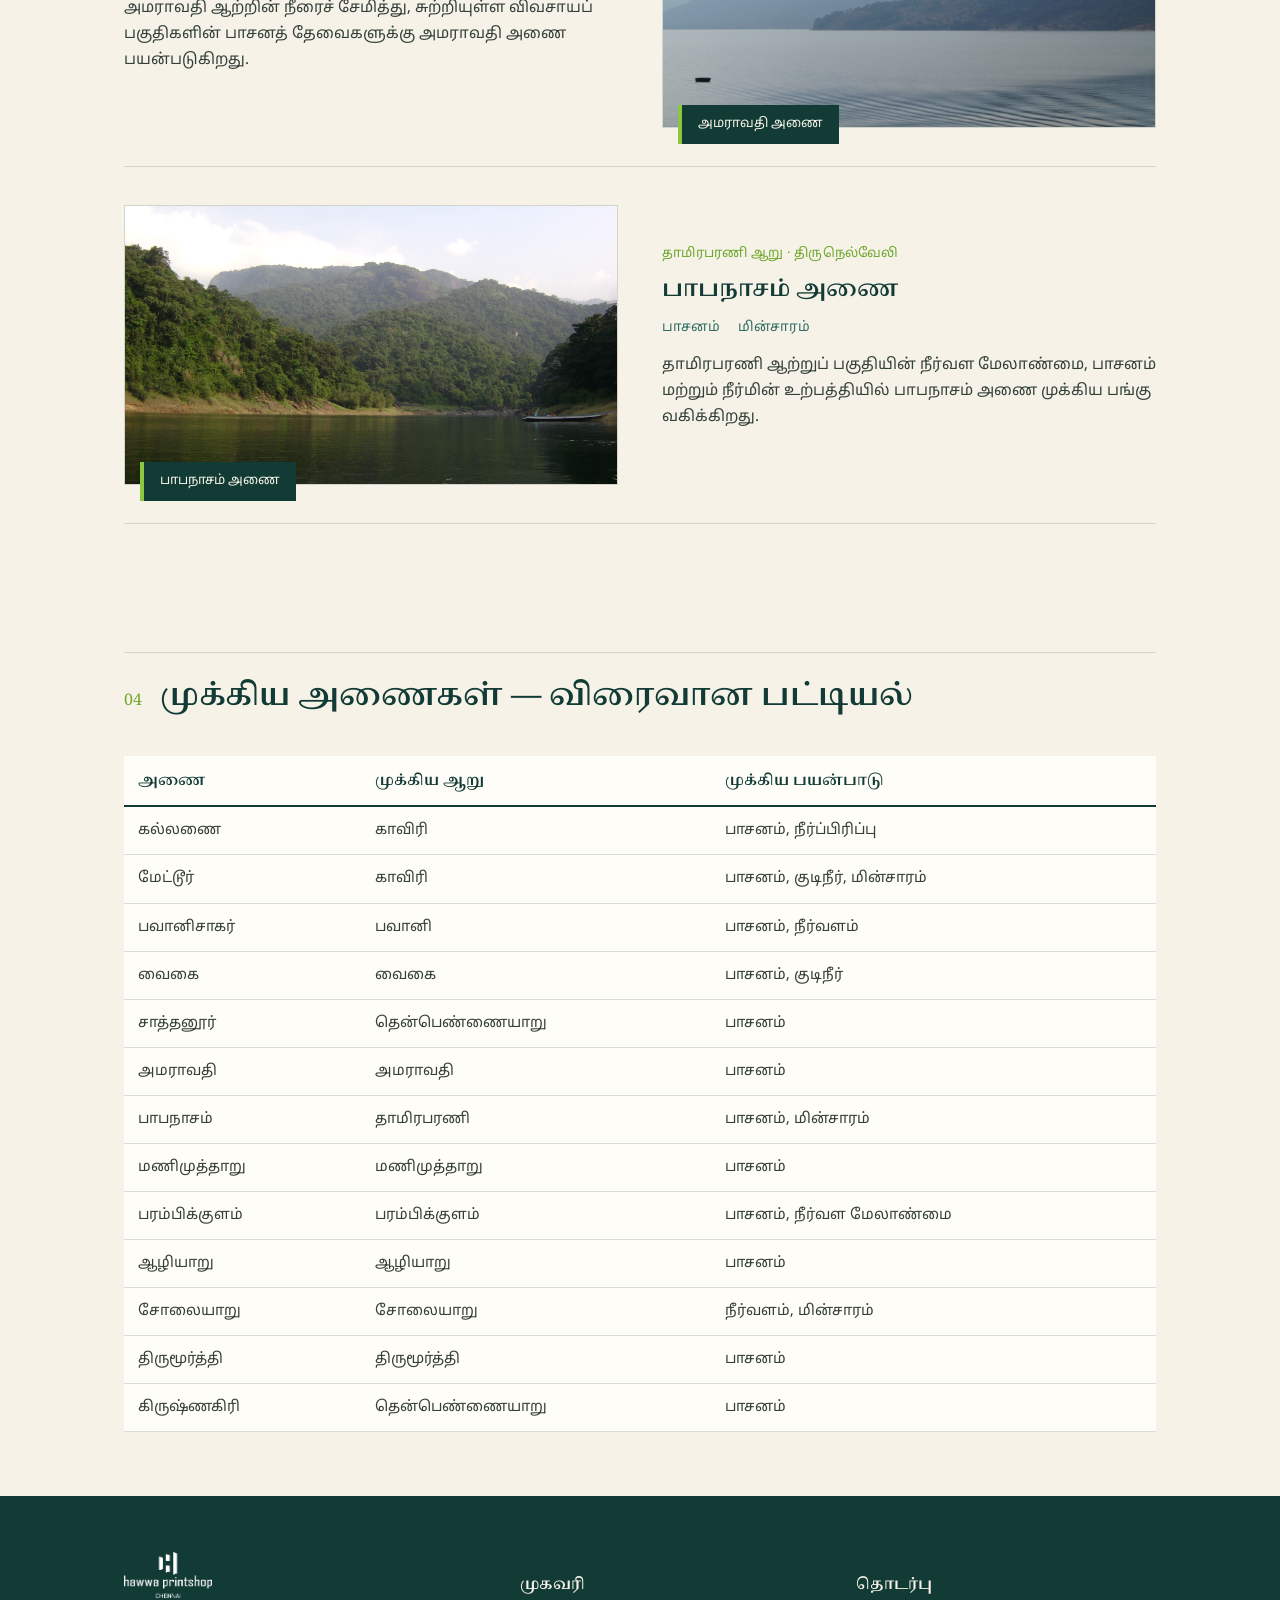
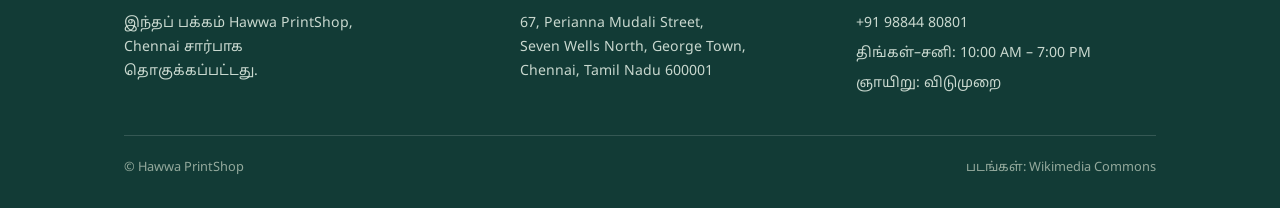
==== commit ee6d1ca2: "Add files via upload" ====
--- a/index.html
+++ b/index.html
@@ -53,12 +53,91 @@
   }
   .brand{display:flex;align-items:center;gap:12px;}
   .brand img{height:54px;width:auto;}
-  nav a{
-    text-decoration:none;color:var(--deep);font-size:.92rem;margin-left:22px;
-    border-bottom:2px solid transparent;padding-bottom:2px;
-  }
-  nav a:hover{border-color:var(--green);}
-  .nav-scroll{display:flex;overflow-x:auto;}
+  nav.nav-scroll{
+    display:flex;
+    align-items:center;
+    gap:6px;
+    overflow:visible;
+  }
+  nav a, .dropdown-toggle{
+    text-decoration:none;
+    color:var(--deep);
+    font-size:.95rem;
+    font-weight:500;
+    padding:6px 12px;
+    border-bottom:2px solid transparent;
+    display:inline-flex;
+    align-items:center;
+    gap:4px;
+    transition:all 0.2s ease;
+    cursor:pointer;
+  }
+  nav a:hover, .dropdown-toggle:hover, nav a.active, .dropdown-toggle.active, .nav-dropdown:hover .dropdown-toggle{
+    color:var(--teal);
+    border-bottom-color:var(--green);
+    background:rgba(141,198,63,0.1);
+    border-radius:4px 4px 0 0;
+  }
+
+  /* ---- Dropdown Menu ---- */
+  .nav-dropdown{
+    position:relative;
+    display:inline-block;
+  }
+  .dropdown-arrow{
+    transition:transform 0.2s ease;
+    fill:currentColor;
+  }
+  .nav-dropdown:hover .dropdown-arrow{
+    transform:rotate(180deg);
+  }
+  .dropdown-menu{
+    display:none;
+    position:absolute;
+    top:100%;
+    left:0;
+    min-width:180px;
+    background:var(--white);
+    border:1px solid var(--line);
+    box-shadow:0 8px 24px rgba(18,59,54,0.14);
+    border-radius:0 6px 6px 6px;
+    padding:6px 0;
+    z-index:100;
+    margin-top:0;
+  }
+  .nav-dropdown::after{
+    content:"";
+    position:absolute;
+    top:100%;
+    left:0;
+    width:100%;
+    height:10px;
+  }
+  .nav-dropdown:hover .dropdown-menu{
+    display:block;
+    animation:navDropdownFade 0.2s ease-out;
+  }
+  .dropdown-menu a{
+    display:block;
+    padding:9px 16px;
+    color:var(--deep);
+    text-decoration:none;
+    font-size:.9rem;
+    border-bottom:none;
+    border-radius:0;
+    background:transparent;
+    transition:background 0.15s ease, color 0.15s ease;
+  }
+  .dropdown-menu a:hover, .dropdown-menu a.active{
+    background:var(--sand-2);
+    color:var(--teal);
+    border-bottom:none;
+  }
+
+  @keyframes navDropdownFade {
+    from { opacity: 0; transform: translateY(6px); }
+    to { opacity: 1; transform: translateY(0); }
+  }
 
   /* ---- Hero ---- */
   .hero{
@@ -238,6 +317,7 @@
   }
 
   @media (max-width:760px){
+    .header-inner{flex-wrap:wrap;gap:12px;}
     .stat-row{grid-template-columns:1fr;}
     .dam, .dam.rev{grid-template-columns:1fr;}
     .dam.rev .dam-media{order:0;}
@@ -245,7 +325,7 @@
     .flow-cell{border-left:none;border-top:1px solid var(--line);}
     .flow-cell:first-child{border-top:none;}
     .foot-grid{grid-template-columns:1fr;}
-    nav{display:none;}
+    nav.nav-scroll{width:100%;overflow-x:auto;padding-bottom:4px;}
   }
 </style>
 </head>
@@ -254,9 +334,24 @@
 <header>
   <div class="header-inner">
     <div class="brand">
-      <img src="assets/hawwa-logo.png" alt="Hawwa PrintShop">
+      <a href="index.html"><img src="assets/hawwa-logo.png" alt="Hawwa PrintShop"></a>
     </div>
     <nav class="nav-scroll">
+      <div class="nav-dropdown">
+        <a href="index.html" class="dropdown-toggle active">
+          அணைகள்
+          <svg class="dropdown-arrow" viewBox="0 0 24 24" width="14" height="14"><path d="M7 10l5 5 5-5z"/></svg>
+        </a>
+        <div class="dropdown-menu">
+          <a href="index.html" class="active">அணைகள் (Dams)</a>
+          <a href="rivers.html">ஆறுகள் (Rivers)</a>
+          <a href="falls.html">அருவிகள் (Waterfalls)</a>
+          <a href="forests.html">காடுகள் (Forests)</a>
+          <a href="mountains.html">மலைகள் (Mountains)</a>
+          <a href="lakes.html">ஏரிகள் (Lakes)</a>
+          <a href="beach.html">கடற்கரைகள் (Beaches)</a>
+        </div>
+      </div>
       <a href="#intro">அறிமுகம்</a>
       <a href="#functions">பயன்கள்</a>
       <a href="#dams">அணைகள்</a>
@@ -267,7 +362,7 @@
 
 <section class="hero" id="intro">
   <div class="hero-media">
-    <img src="https://upload.wikimedia.org/wikipedia/commons/2/20/Mettur_dam_is_the_famous_place_in_tamilnadu.jpg" alt="மேட்டூர் அணை">
+    <img src="assets/hero-mettur.jpg" alt="மேட்டூர் அணை">
   </div>
   <div class="hero-content">
     <span class="eyebrow-tag">நீர்வள மேலாண்மை</span>
@@ -371,7 +466,7 @@
 
     <div class="dam">
       <div class="dam-media">
-        <img src="https://upload.wikimedia.org/wikipedia/commons/5/5b/Grand_Anicut_kallanai.JPG" alt="கல்லணை">
+        <img src="assets/dam-kallanai.jpg" alt="கல்லணை">
         <div class="dam-plate">கல்லணை</div>
       </div>
       <div class="dam-body">
@@ -384,7 +479,7 @@
 
     <div class="dam rev">
       <div class="dam-media">
-        <img src="https://upload.wikimedia.org/wikipedia/commons/5/51/Mettur_Dam_in_salem.jpg" alt="மேட்டூர் அணை">
+        <img src="assets/dam-mettur.jpg" alt="மேட்டூர் அணை">
         <div class="dam-plate">மேட்டூர் அணை</div>
       </div>
       <div class="dam-body">
@@ -397,7 +492,7 @@
 
     <div class="dam">
       <div class="dam-media">
-        <img src="https://upload.wikimedia.org/wikipedia/commons/c/ca/BhavaniSagarDam.JPG" alt="பவானிசாகர் அணை">
+        <img src="assets/dam-bhavanisagar.jpg" alt="பவானிசாகர் அணை">
         <div class="dam-plate">பவானிசாகர் அணை</div>
       </div>
       <div class="dam-body">
@@ -410,7 +505,7 @@
 
     <div class="dam rev">
       <div class="dam-media">
-        <img src="https://upload.wikimedia.org/wikipedia/commons/0/08/Vaigai_Dam%2C_Theni_district%2C_Tamil_Nadu%2C_India.jpg" alt="வைகை அணை">
+        <img src="assets/dam-vaigai.jpg" alt="வைகை அணை">
         <div class="dam-plate">வைகை அணை</div>
       </div>
       <div class="dam-body">
@@ -423,7 +518,7 @@
 
     <div class="dam">
       <div class="dam-media">
-        <img src="https://upload.wikimedia.org/wikipedia/commons/1/1c/Sathanur_Dam_Park_Area.jpg" alt="சாத்தனூர் அணை">
+        <img src="assets/dam-sathanur.jpg" alt="சாத்தனூர் அணை">
         <div class="dam-plate">சாத்தனூர் அணை</div>
       </div>
       <div class="dam-body">
@@ -436,7 +531,7 @@
 
     <div class="dam rev">
       <div class="dam-media">
-        <img src="https://upload.wikimedia.org/wikipedia/commons/0/05/Amaravathi_Dam_view.jpg" alt="அமராவதி அணை">
+        <img src="assets/dam-amaravathi.jpg" alt="அமராவதி அணை">
         <div class="dam-plate">அமராவதி அணை</div>
       </div>
       <div class="dam-body">
@@ -449,7 +544,7 @@
 
     <div class="dam">
       <div class="dam-media">
-        <img src="https://upload.wikimedia.org/wikipedia/commons/b/b5/Papanasam_reservoir_scene.JPG" alt="பாபநாசம் அணை">
+        <img src="assets/dam-papanasam.jpg" alt="பாபநாசம் அணை">
         <div class="dam-plate">பாபநாசம் அணை</div>
       </div>
       <div class="dam-body">
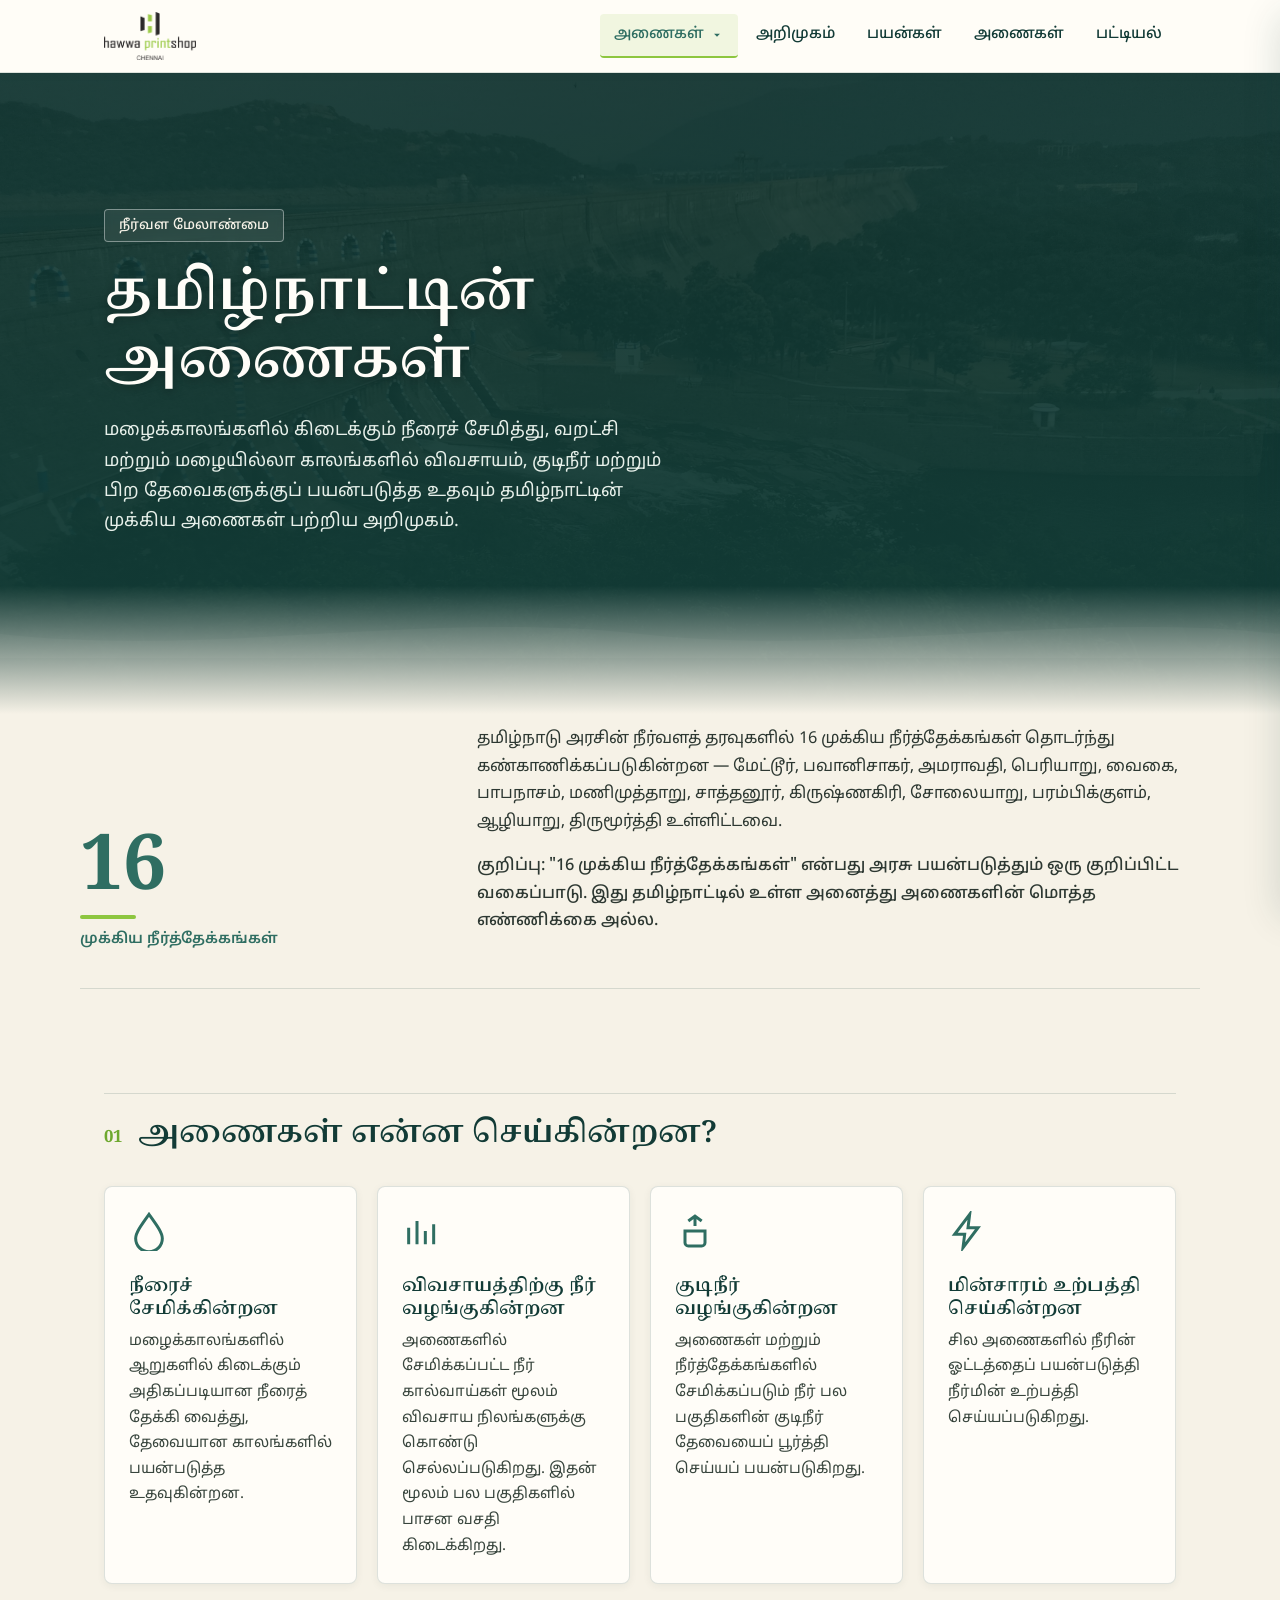
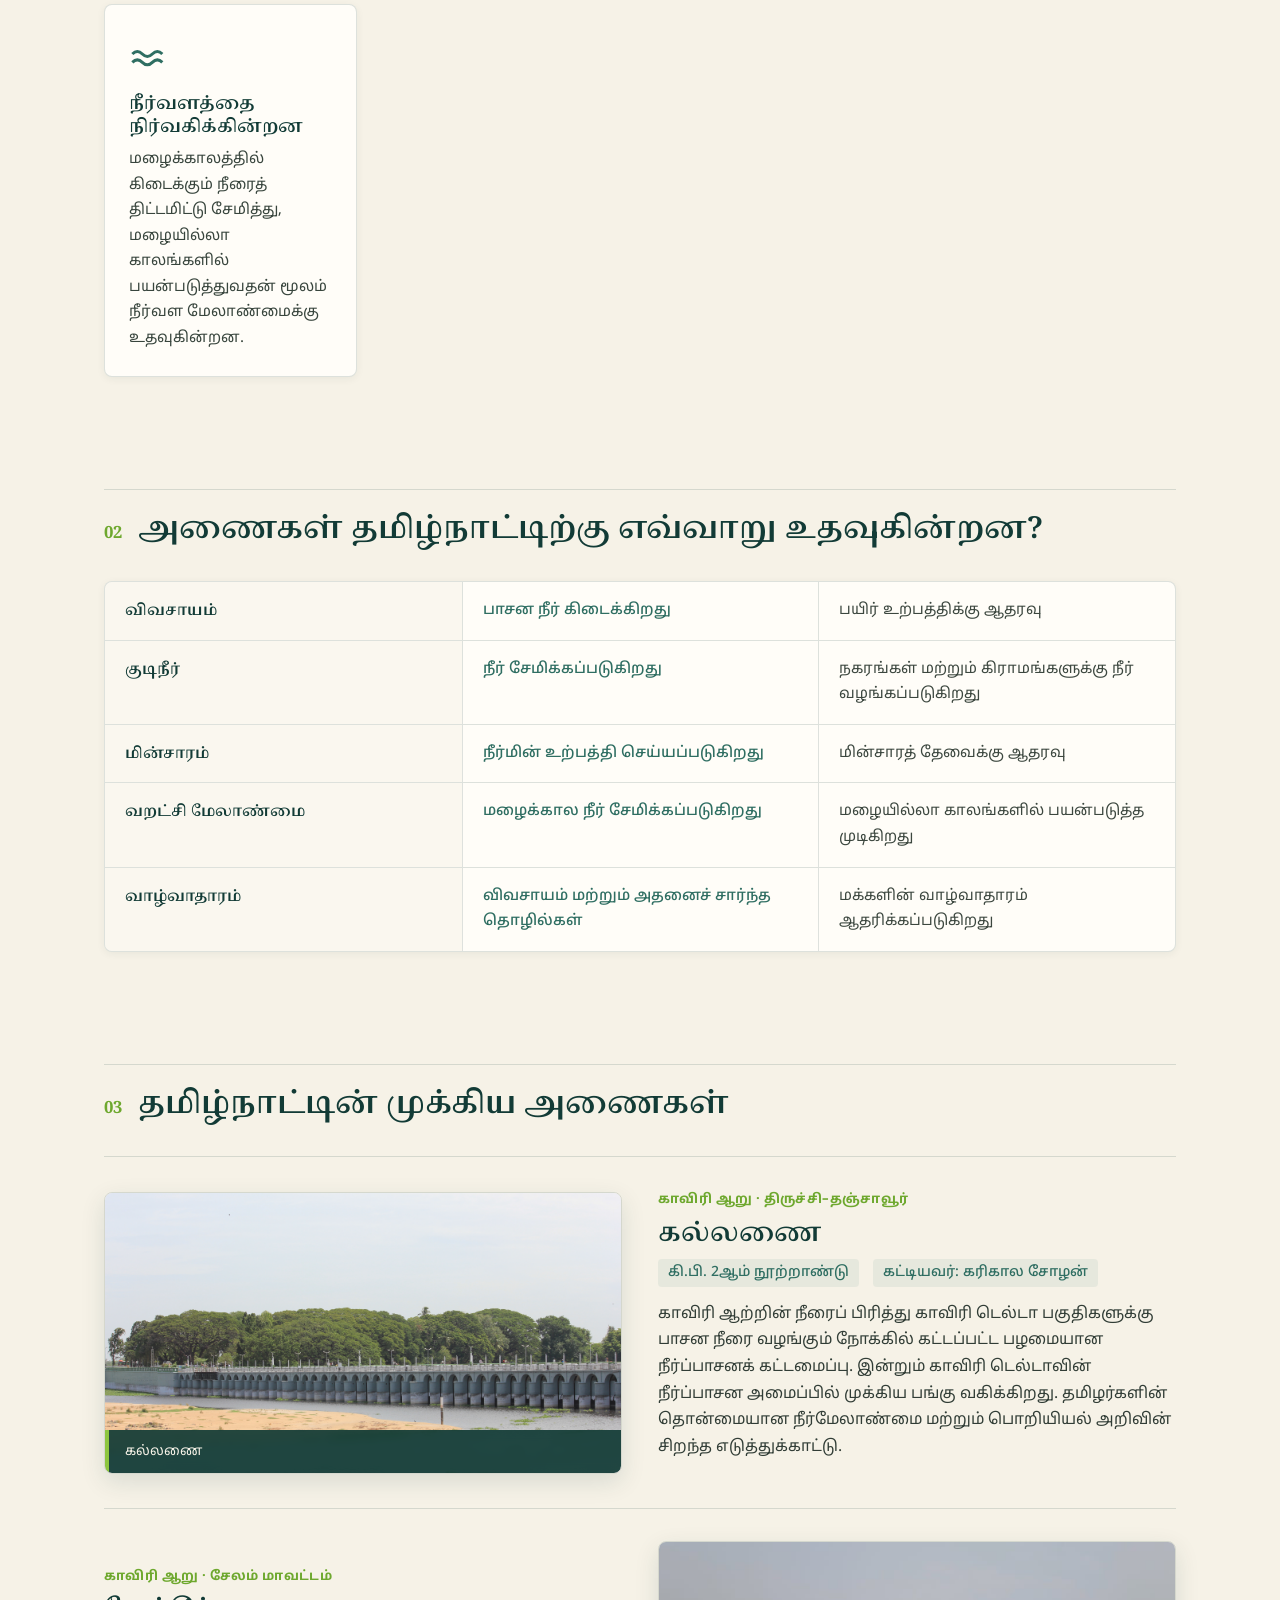
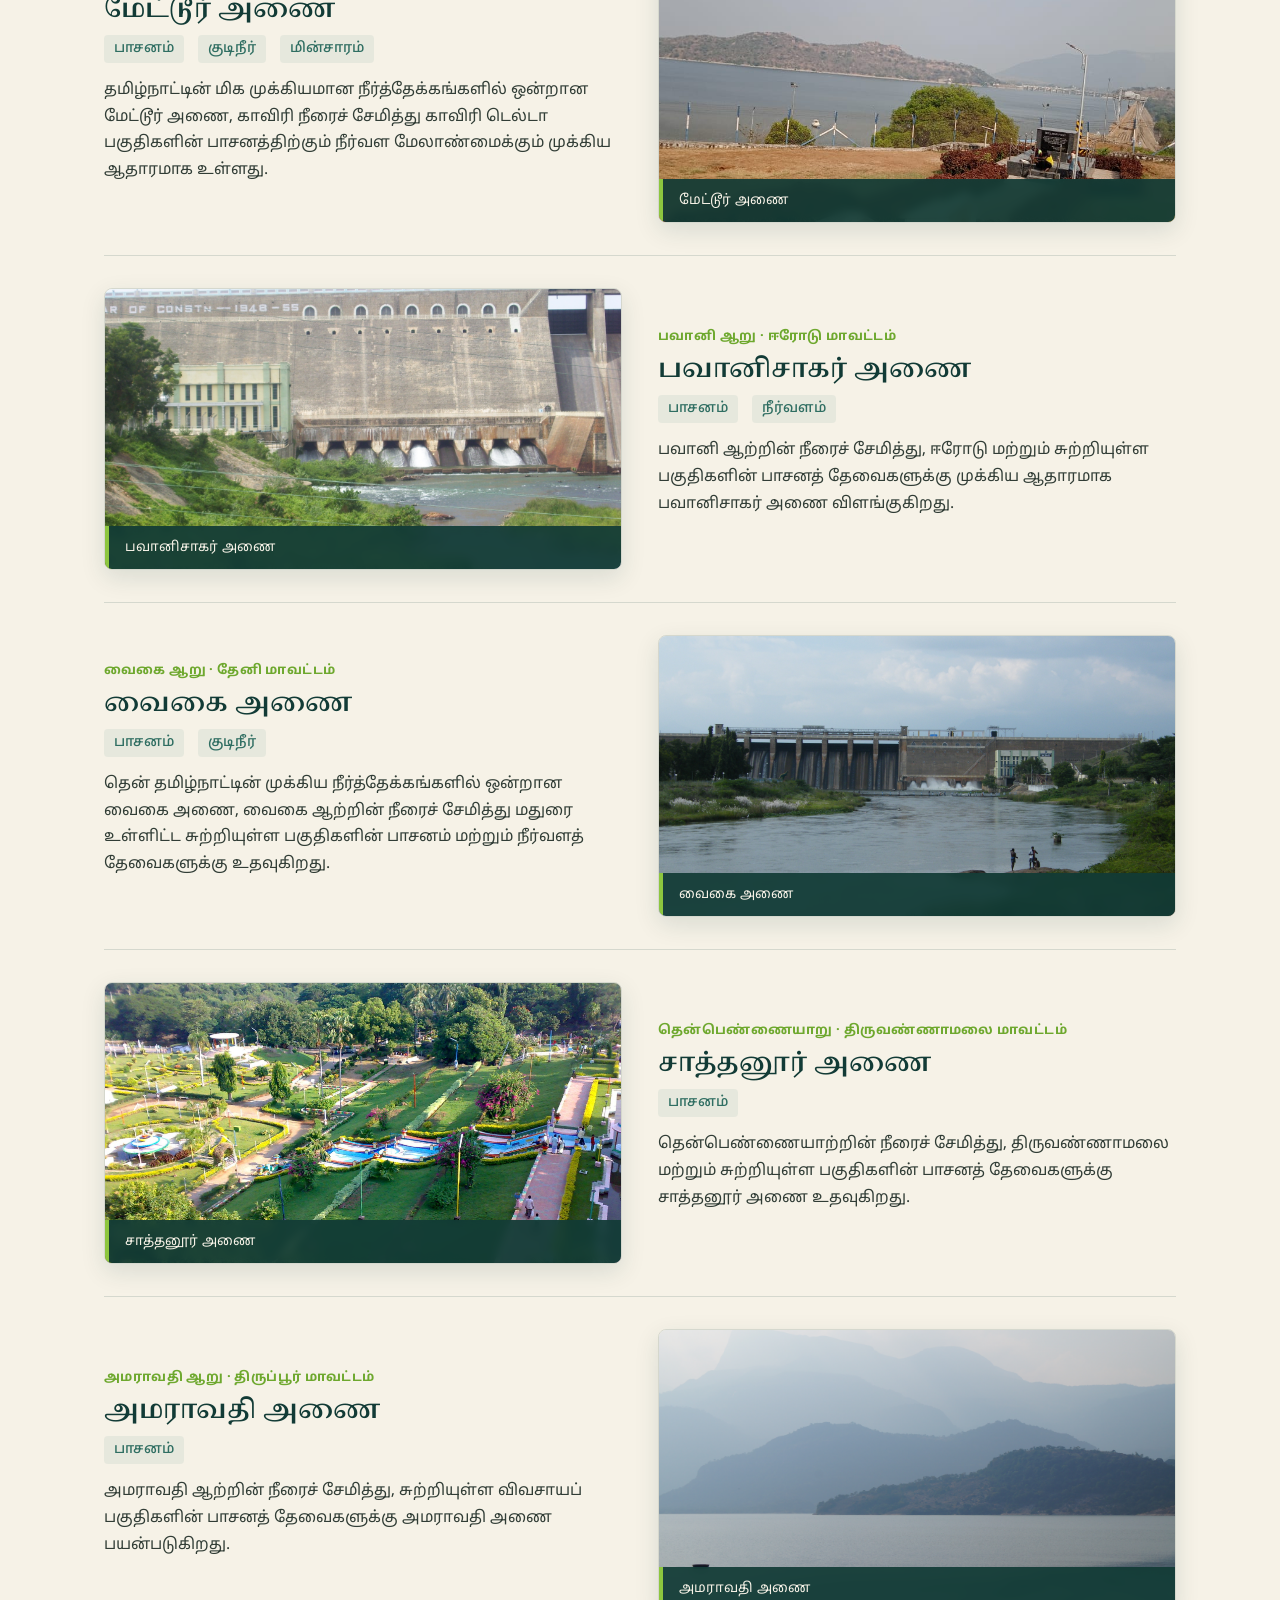
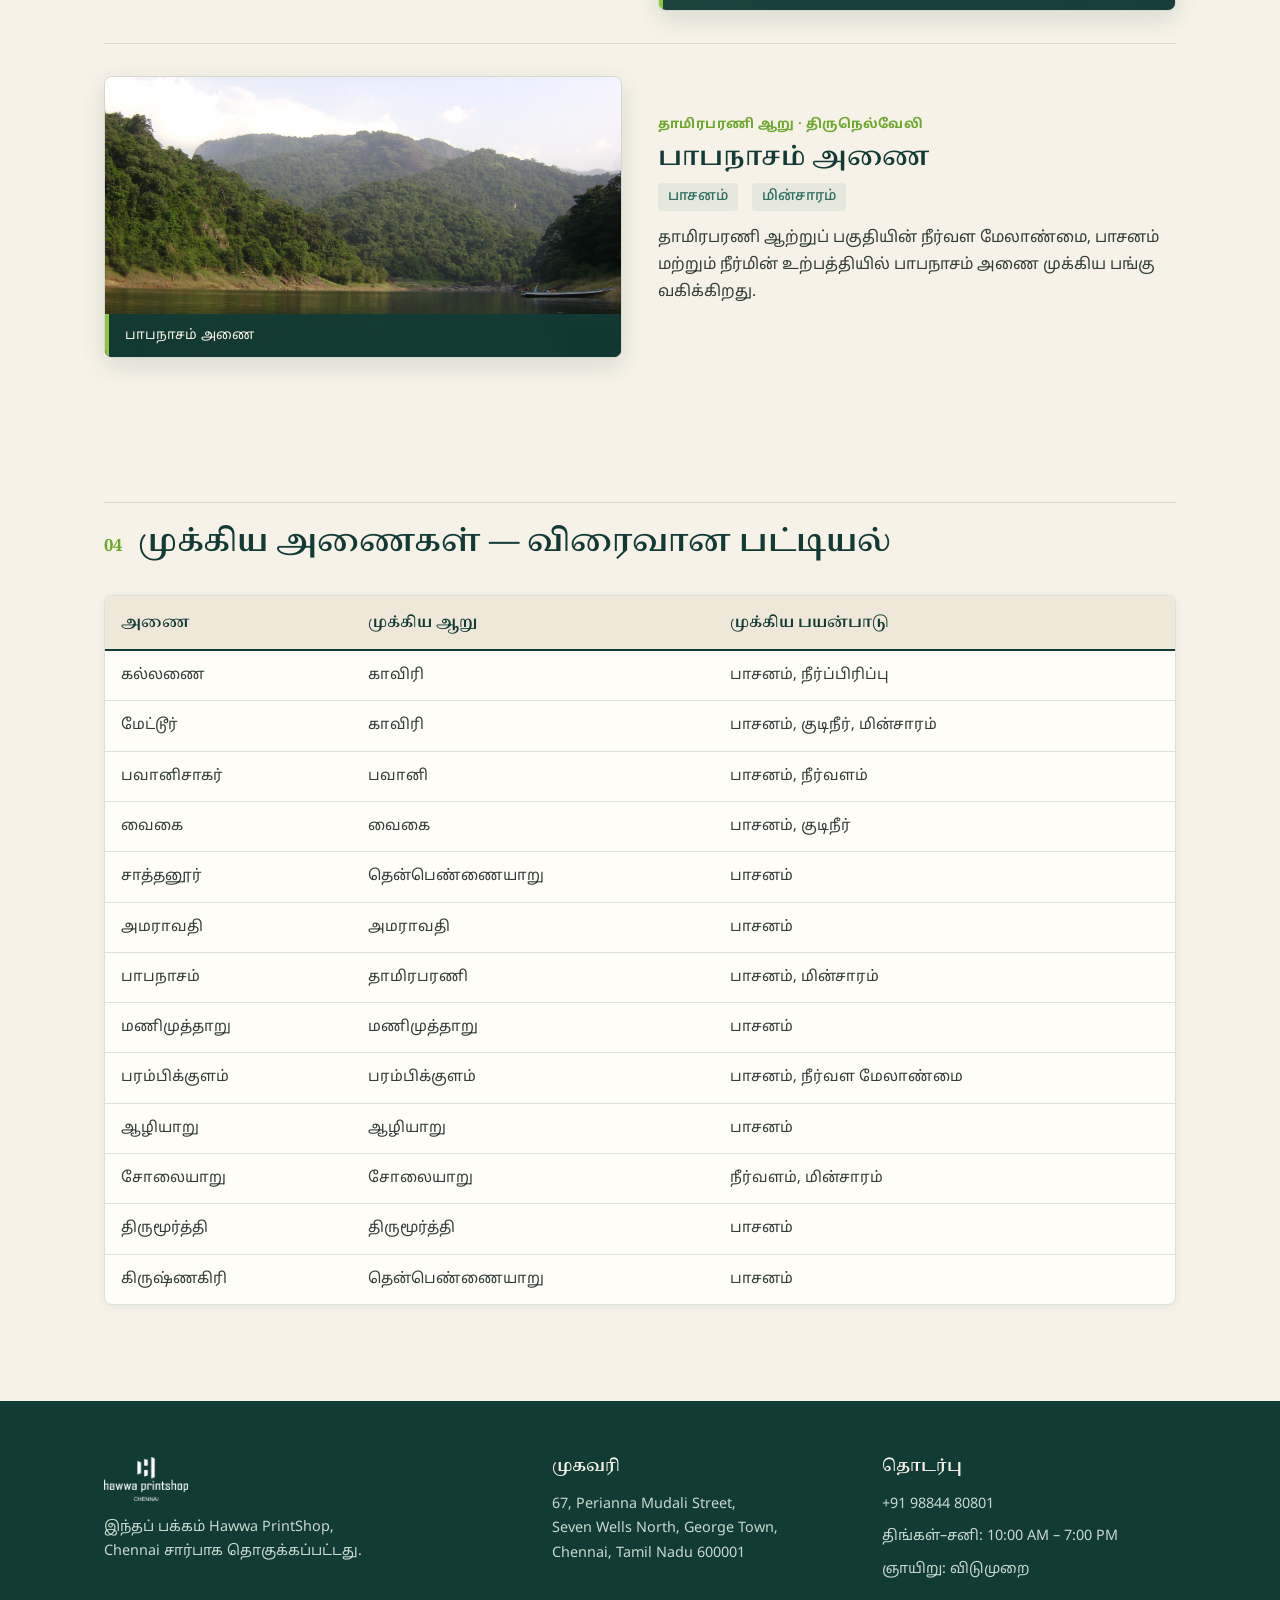
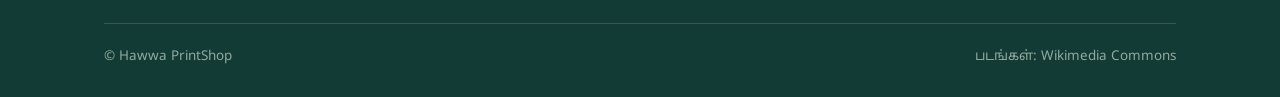
==== commit 5b8c7d77: "Add files via upload" ====
--- a/index.html
+++ b/index.html
@@ -1,348 +1,77 @@
 <!DOCTYPE html>
 <html lang="ta">
+
 <head>
-<meta charset="UTF-8">
-<meta name="viewport" content="width=device-width, initial-scale=1.0">
-<title>தமிழ்நாட்டின் அணைகள் — Hawwa PrintShop</title>
-<link rel="preconnect" href="https://fonts.googleapis.com">
-<link rel="preconnect" href="https://fonts.gstatic.com" crossorigin>
-<link href="https://fonts.googleapis.com/css2?family=Noto+Serif+Tamil:wght@500;600;700&family=Noto+Sans+Tamil:wght@400;500;600&display=swap" rel="stylesheet">
-<style>
-  :root{
-    --ink:#20241f;
-    --deep:#123b36;
-    --teal:#2f6e62;
-    --green:#8dc63f;
-    --green-dark:#6ea82e;
-    --sand:#f6f2e7;
-    --sand-2:#efe8d8;
-    --line: rgba(18,59,54,0.16);
-    --white:#fffdf8;
-  }
-  *{box-sizing:border-box;}
-  html{scroll-behavior:smooth;}
-  body{
-    margin:0;
-    background:var(--sand);
-    color:var(--ink);
-    font-family:"Noto Sans Tamil","Noto Sans",sans-serif;
-    line-height:1.7;
-    font-size:16px;
-  }
-  h1,h2,h3,.serif{
-    font-family:"Noto Serif Tamil","Noto Sans Tamil",serif;
-    color:var(--deep);
-    margin:0;
-    font-weight:600;
-  }
-  p{margin:0 0 1em 0;}
-  a{color:inherit;}
-  img{max-width:100%;display:block;}
-  .wrap{max-width:1080px;margin:0 auto;padding:0 24px;}
-  .measure{max-width:64ch;}
-
-  /* ---- Header ---- */
-  header{
-    position:sticky;top:0;z-index:50;
-    background:var(--white);
-    border-bottom:1px solid var(--line);
-  }
-  .header-inner{
-    display:flex;align-items:center;justify-content:space-between;
-    padding:10px 24px;max-width:1080px;margin:0 auto;
-  }
-  .brand{display:flex;align-items:center;gap:12px;}
-  .brand img{height:54px;width:auto;}
-  nav.nav-scroll{
-    display:flex;
-    align-items:center;
-    gap:6px;
-    overflow:visible;
-  }
-  nav a, .dropdown-toggle{
-    text-decoration:none;
-    color:var(--deep);
-    font-size:.95rem;
-    font-weight:500;
-    padding:6px 12px;
-    border-bottom:2px solid transparent;
-    display:inline-flex;
-    align-items:center;
-    gap:4px;
-    transition:all 0.2s ease;
-    cursor:pointer;
-  }
-  nav a:hover, .dropdown-toggle:hover, nav a.active, .dropdown-toggle.active, .nav-dropdown:hover .dropdown-toggle{
-    color:var(--teal);
-    border-bottom-color:var(--green);
-    background:rgba(141,198,63,0.1);
-    border-radius:4px 4px 0 0;
-  }
-
-  /* ---- Dropdown Menu ---- */
-  .nav-dropdown{
-    position:relative;
-    display:inline-block;
-  }
-  .dropdown-arrow{
-    transition:transform 0.2s ease;
-    fill:currentColor;
-  }
-  .nav-dropdown:hover .dropdown-arrow{
-    transform:rotate(180deg);
-  }
-  .dropdown-menu{
-    display:none;
-    position:absolute;
-    top:100%;
-    left:0;
-    min-width:180px;
-    background:var(--white);
-    border:1px solid var(--line);
-    box-shadow:0 8px 24px rgba(18,59,54,0.14);
-    border-radius:0 6px 6px 6px;
-    padding:6px 0;
-    z-index:100;
-    margin-top:0;
-  }
-  .nav-dropdown::after{
-    content:"";
-    position:absolute;
-    top:100%;
-    left:0;
-    width:100%;
-    height:10px;
-  }
-  .nav-dropdown:hover .dropdown-menu{
-    display:block;
-    animation:navDropdownFade 0.2s ease-out;
-  }
-  .dropdown-menu a{
-    display:block;
-    padding:9px 16px;
-    color:var(--deep);
-    text-decoration:none;
-    font-size:.9rem;
-    border-bottom:none;
-    border-radius:0;
-    background:transparent;
-    transition:background 0.15s ease, color 0.15s ease;
-  }
-  .dropdown-menu a:hover, .dropdown-menu a.active{
-    background:var(--sand-2);
-    color:var(--teal);
-    border-bottom:none;
-  }
-
-  @keyframes navDropdownFade {
-    from { opacity: 0; transform: translateY(6px); }
-    to { opacity: 1; transform: translateY(0); }
-  }
-
-  /* ---- Hero ---- */
-  .hero{
-    position:relative;
-    background:var(--deep);
-    color:var(--white);
-    overflow:hidden;
-  }
-  .hero-media{
-    position:absolute;inset:0;
-  }
-  .hero-media img{
-    width:100%;height:100%;object-fit:cover;opacity:.55;
-  }
-  .hero-media::after{
-    content:"";position:absolute;inset:0;
-    background:linear-gradient(180deg, rgba(18,59,54,.55) 0%, rgba(18,59,54,.88) 78%, var(--sand) 100%);
-  }
-  .hero-content{
-    position:relative;padding:96px 24px 64px;max-width:1080px;margin:0 auto;
-  }
-  .eyebrow-tag{
-    display:inline-block;font-size:.85rem;color:var(--sand);
-    border:1px solid rgba(255,255,255,.4);padding:4px 12px;border-radius:2px;
-    margin-bottom:22px;
-  }
-  .hero h1{
-    color:var(--white);
-    font-size:clamp(2.1rem, 5vw, 3.4rem);
-    line-height:1.25;
-    max-width:15ch;
-  }
-  .hero p.lede{
-    margin-top:22px;max-width:56ch;color:#e7f0ea;font-size:1.05rem;
-  }
-  .wavecut{
-    display:block;width:100%;height:56px;margin-top:-2px;
-  }
-
-  /* ---- Stat strip ---- */
-  .stats{
-    background:var(--sand);
-    padding:8px 24px 56px;
-  }
-  .stat-row{
-    max-width:1080px;margin:0 auto;
-    display:grid;grid-template-columns: 1.1fr 2fr;
-    gap:40px;align-items:end;
-    border-bottom:1px solid var(--line);
-    padding-bottom:40px;
-  }
-  .stat-num{
-    font-family:"Noto Serif Tamil",serif;
-    font-size:clamp(3.2rem,9vw,5rem);
-    color:var(--teal);
-    line-height:1;
-    position:relative;
-    display:inline-block;
-  }
-  .stat-num::after{
-    content:"";display:block;width:64px;height:5px;background:var(--green);margin-top:14px;
-  }
-  .stat-note{color:var(--teal);font-size:.9rem;margin-top:8px;}
-  .stat-text p{color:#334;}
-
-  /* ---- Section shell ---- */
-  section{padding:64px 0;}
-  .section-head{
-    display:flex;align-items:baseline;gap:18px;margin-bottom:34px;
-    border-top:1px solid var(--line);padding-top:18px;
-  }
-  .section-head .idx{
-    font-family:"Noto Serif Tamil",serif;color:var(--green-dark);font-size:1rem;
-    white-space:nowrap;
-  }
-  .section-head h2{font-size:clamp(1.4rem,3vw,1.9rem);}
-
-  /* ---- Function cards ---- */
-  .func-grid{
-    display:grid;grid-template-columns:repeat(auto-fit,minmax(210px,1fr));
-    gap:1px;background:var(--line);
-    border:1px solid var(--line);
-  }
-  .func-card{
-    background:var(--white);padding:26px 22px;
-  }
-  .func-card .ic{
-    width:38px;height:38px;margin-bottom:16px;
-    stroke:var(--teal);fill:none;stroke-width:1.6;
-  }
-  .func-card h3{font-size:1.05rem;margin-bottom:8px;color:var(--deep);}
-  .func-card p{font-size:.93rem;color:#3c473f;margin:0;}
-
-  /* ---- Flow ---- */
-  .flow{
-    display:flex;flex-direction:column;gap:0;
-  }
-  .flow-row{
-    display:grid;grid-template-columns:repeat(3,1fr);
-    border-top:1px solid var(--line);
-  }
-  .flow-row:last-child{border-bottom:1px solid var(--line);}
-  .flow-cell{
-    padding:18px 20px;font-size:.95rem;
-    border-left:1px solid var(--line);
-  }
-  .flow-cell:first-child{border-left:none;font-family:"Noto Serif Tamil",serif;color:var(--deep);font-weight:600;}
-  .flow-cell:nth-child(2){color:var(--teal);}
-  .flow-cell:nth-child(3){color:#3c473f;}
-
-  /* ---- Dam profile ---- */
-  .dam{
-    display:grid;grid-template-columns: 1fr 1fr;gap:44px;
-    align-items:center;
-    padding:38px 0;
-    border-top:1px solid var(--line);
-  }
-  .dam:last-child{border-bottom:1px solid var(--line);}
-  .dam.rev .dam-media{order:2;}
-  .dam-media{
-    position:relative;
-  }
-  .dam-media img{
-    width:100%;height:280px;object-fit:cover;
-    border:1px solid var(--line);
-  }
-  .dam-plate{
-    position:absolute;bottom:-16px;left:16px;
-    background:var(--deep);color:var(--sand);
-    padding:8px 16px;font-size:.82rem;
-    border-left:4px solid var(--green);
-  }
-  .dam-body .tag{
-    font-size:.82rem;color:var(--green-dark);letter-spacing:.02em;margin-bottom:6px;
-  }
-  .dam-body h3{font-size:1.4rem;margin-bottom:6px;}
-  .dam-body .meta{
-    display:flex;gap:18px;flex-wrap:wrap;
-    font-size:.85rem;color:var(--teal);margin-bottom:14px;
-  }
-  .dam-body p{font-size:.96rem;color:#33403a;}
-
-  /* ---- Table ---- */
-  table{
-    width:100%;border-collapse:collapse;font-size:.92rem;
-    background:var(--white);
-  }
-  thead th{
-    text-align:left;font-family:"Noto Serif Tamil",serif;font-weight:600;
-    color:var(--deep);border-bottom:2px solid var(--deep);
-    padding:12px 14px;
-  }
-  tbody td{
-    padding:11px 14px;border-bottom:1px solid var(--line);color:#333f38;
-  }
-  tbody tr:hover{background:var(--sand-2);}
-  .table-note{font-size:.85rem;color:var(--teal);margin-top:14px;}
-
-  /* ---- Footer ---- */
-  footer{
-    background:var(--deep);color:var(--sand);padding:56px 0 28px;
-  }
-  .foot-grid{
-    display:grid;grid-template-columns:1.2fr 1fr 1fr;gap:36px;
-    padding-bottom:34px;border-bottom:1px solid rgba(255,255,255,.15);
-  }
-  .foot-brand img{height:46px;margin-bottom:14px;filter:brightness(0) invert(1);}
-  .foot-brand p{font-size:.88rem;color:#c9d8cf;max-width:32ch;}
-  footer h4{
-    font-family:"Noto Serif Tamil",serif;color:var(--sand);font-size:.95rem;
-    margin-bottom:14px;font-weight:600;
-  }
-  footer p, footer address{font-size:.88rem;color:#c9d8cf;font-style:normal;margin:0 0 6px;}
-  .foot-bottom{
-    padding-top:22px;font-size:.8rem;color:#93a99c;
-    display:flex;justify-content:space-between;flex-wrap:wrap;gap:8px;
-  }
-
-  @media (max-width:760px){
-    .header-inner{flex-wrap:wrap;gap:12px;}
-    .stat-row{grid-template-columns:1fr;}
-    .dam, .dam.rev{grid-template-columns:1fr;}
-    .dam.rev .dam-media{order:0;}
-    .flow-row{grid-template-columns:1fr;}
-    .flow-cell{border-left:none;border-top:1px solid var(--line);}
-    .flow-cell:first-child{border-top:none;}
-    .foot-grid{grid-template-columns:1fr;}
-    nav.nav-scroll{width:100%;overflow-x:auto;padding-bottom:4px;}
-  }
-</style>
+  <meta charset="UTF-8">
+  <meta name="viewport" content="width=device-width, initial-scale=1.0">
+  <title>தமிழ்நாட்டின் அணைகள் — Hawwa PrintShop</title>
+  <link rel="preconnect" href="https://fonts.googleapis.com">
+  <link rel="preconnect" href="https://fonts.gstatic.com" crossorigin>
+  <link
+    href="https://fonts.googleapis.com/css2?family=Noto+Serif+Tamil:wght@500;600;700&family=Noto+Sans+Tamil:wght@400;500;600&display=swap"
+    rel="stylesheet">
+  <link rel="stylesheet" href="styles.css">
 </head>
+
 <body>
 
-<header>
-  <div class="header-inner">
-    <div class="brand">
-      <a href="index.html"><img src="assets/hawwa-logo.png" alt="Hawwa PrintShop"></a>
-    </div>
-    <nav class="nav-scroll">
-      <div class="nav-dropdown">
-        <a href="index.html" class="dropdown-toggle active">
-          அணைகள்
-          <svg class="dropdown-arrow" viewBox="0 0 24 24" width="14" height="14"><path d="M7 10l5 5 5-5z"/></svg>
-        </a>
-        <div class="dropdown-menu">
+  <header>
+    <div class="header-inner">
+      <div class="brand">
+        <a href="index.html"><img src="assets/hawwa-logo.png" alt="Hawwa PrintShop"></a>
+      </div>
+
+      <nav class="desktop-nav">
+        <div class="nav-dropdown">
+          <a href="index.html" class="dropdown-toggle active">
+            அணைகள்
+            <svg class="dropdown-arrow" viewBox="0 0 24 24" width="14" height="14">
+              <path d="M7 10l5 5 5-5z" />
+            </svg>
+          </a>
+          <div class="dropdown-menu">
+            <a href="index.html" class="active">அணைகள் (Dams)</a>
+            <a href="rivers.html">ஆறுகள் (Rivers)</a>
+            <a href="falls.html">அருவிகள் (Waterfalls)</a>
+            <a href="forests.html">காடுகள் (Forests)</a>
+            <a href="mountains.html">மலைகள் (Mountains)</a>
+            <a href="lakes.html">ஏரிகள் (Lakes)</a>
+            <a href="beach.html">கடற்கரைகள் (Beaches)</a>
+          </div>
+        </div>
+        <a href="#intro">அறிமுகம்</a>
+        <a href="#functions">பயன்கள்</a>
+        <a href="#dams">அணைகள்</a>
+        <a href="#table">பட்டியல்</a>
+      </nav>
+
+      <button class="mobile-toggle" aria-label="பட்டி திற" aria-expanded="false">
+        <svg viewBox="0 0 24 24">
+          <path d="M3 18h18v-2H3v2zm0-5h18v-2H3v2zm0-7v2h18V6H3z" />
+        </svg>
+
+      </button>
+    </div>
+  </header>
+
+  <div class="drawer-backdrop"></div>
+  <div class="mobile-drawer" role="dialog" aria-modal="true">
+    <div class="drawer-header">
+      <div class="brand">
+        <a href="index.html"><img src="assets/hawwa-logo.png" alt="Hawwa PrintShop"></a>
+      </div>
+      <button class="drawer-close" aria-label="மூடு">&times;</button>
+    </div>
+    <div class="drawer-nav">
+      <div class="drawer-section-title">பிரிவுகள்</div>
+      <div class="mobile-cat-accordion">
+        <button class="mobile-cat-toggle" aria-expanded="false">
+          <span>வகைகள் (Categories)</span>
+          <svg class="dropdown-arrow" viewBox="0 0 24 24" width="14" height="14">
+            <path d="M7 10l5 5 5-5z" />
+          </svg>
+        </button>
+        <div class="mobile-cat-content">
           <a href="index.html" class="active">அணைகள் (Dams)</a>
           <a href="rivers.html">ஆறுகள் (Rivers)</a>
           <a href="falls.html">அருவிகள் (Waterfalls)</a>
@@ -352,267 +81,354 @@
           <a href="beach.html">கடற்கரைகள் (Beaches)</a>
         </div>
       </div>
+      <div class="drawer-section-title">பக்கத்தின் பகுதிகள்</div>
       <a href="#intro">அறிமுகம்</a>
       <a href="#functions">பயன்கள்</a>
       <a href="#dams">அணைகள்</a>
       <a href="#table">பட்டியல்</a>
-    </nav>
+    </div>
   </div>
-</header>
-
-<section class="hero" id="intro">
-  <div class="hero-media">
-    <img src="assets/hero-mettur.jpg" alt="மேட்டூர் அணை">
+
+  <section class="hero" id="intro">
+    <div class="hero-media">
+      <img src="assets/hero-mettur.jpg" alt="மேட்டூர் அணை">
+    </div>
+    <div class="hero-content">
+      <span class="eyebrow-tag">நீர்வள மேலாண்மை</span>
+      <h1>தமிழ்நாட்டின் அணைகள்</h1>
+      <p class="lede">மழைக்காலங்களில் கிடைக்கும் நீரைச் சேமித்து, வறட்சி மற்றும் மழையில்லா காலங்களில் விவசாயம், குடிநீர்
+        மற்றும் பிற தேவைகளுக்குப் பயன்படுத்த உதவும் தமிழ்நாட்டின் முக்கிய அணைகள் பற்றிய அறிமுகம்.</p>
+    </div>
+    <svg class="wavecut" viewBox="0 0 1200 60" preserveAspectRatio="none">
+      <path d="M0,30 C 200,60 400,0 600,30 C 800,60 1000,0 1200,30 L1200,60 L0,60 Z" fill="#f6f2e7"></path>
+    </svg>
+  </section>
+
+  <div class="stats">
+    <div class="stat-row">
+      <div>
+        <span class="stat-num">16</span>
+        <div class="stat-note">முக்கிய நீர்த்தேக்கங்கள்</div>
+      </div>
+      <div class="stat-text">
+        <p>தமிழ்நாடு அரசின் நீர்வளத் தரவுகளில் 16 முக்கிய நீர்த்தேக்கங்கள் தொடர்ந்து கண்காணிக்கப்படுகின்றன — மேட்டூர்,
+          பவானிசாகர், அமராவதி, பெரியாறு, வைகை, பாபநாசம், மணிமுத்தாறு, சாத்தனூர், கிருஷ்ணகிரி, சோலையாறு, பரம்பிக்குளம்,
+          ஆழியாறு, திருமூர்த்தி உள்ளிட்டவை.</p>
+        <p class="table-note">குறிப்பு: "16 முக்கிய நீர்த்தேக்கங்கள்" என்பது அரசு பயன்படுத்தும் ஒரு குறிப்பிட்ட
+          வகைப்பாடு. இது தமிழ்நாட்டில் உள்ள அனைத்து அணைகளின் மொத்த எண்ணிக்கை அல்ல.</p>
+      </div>
+    </div>
   </div>
-  <div class="hero-content">
-    <span class="eyebrow-tag">நீர்வள மேலாண்மை</span>
-    <h1>தமிழ்நாட்டின் அணைகள்</h1>
-    <p class="lede">மழைக்காலங்களில் கிடைக்கும் நீரைச் சேமித்து, வறட்சி மற்றும் மழையில்லா காலங்களில் விவசாயம், குடிநீர் மற்றும் பிற தேவைகளுக்குப் பயன்படுத்த உதவும் தமிழ்நாட்டின் முக்கிய அணைகள் பற்றிய அறிமுகம்.</p>
-  </div>
-  <svg class="wavecut" viewBox="0 0 1200 60" preserveAspectRatio="none"><path d="M0,30 C 200,60 400,0 600,30 C 800,60 1000,0 1200,30 L1200,60 L0,60 Z" fill="#f6f2e7"></path></svg>
-</section>
-
-<div class="stats">
-  <div class="stat-row">
-    <div>
-      <span class="stat-num">16</span>
-      <div class="stat-note">முக்கிய நீர்த்தேக்கங்கள்</div>
-    </div>
-    <div class="stat-text">
-      <p>தமிழ்நாடு அரசின் நீர்வளத் தரவுகளில் 16 முக்கிய நீர்த்தேக்கங்கள் தொடர்ந்து கண்காணிக்கப்படுகின்றன — மேட்டூர், பவானிசாகர், அமராவதி, பெரியாறு, வைகை, பாபநாசம், மணிமுத்தாறு, சாத்தனூர், கிருஷ்ணகிரி, சோலையாறு, பரம்பிக்குளம், ஆழியாறு, திருமூர்த்தி உள்ளிட்டவை.</p>
-      <p class="table-note">குறிப்பு: "16 முக்கிய நீர்த்தேக்கங்கள்" என்பது அரசு பயன்படுத்தும் ஒரு குறிப்பிட்ட வகைப்பாடு. இது தமிழ்நாட்டில் உள்ள அனைத்து அணைகளின் மொத்த எண்ணிக்கை அல்ல.</p>
-    </div>
-  </div>
-</div>
-
-<section id="functions">
-  <div class="wrap">
-    <div class="section-head">
-      <span class="idx">01</span>
-      <h2>அணைகள் என்ன செய்கின்றன?</h2>
-    </div>
-    <div class="func-grid">
-      <div class="func-card">
-        <svg class="ic" viewBox="0 0 24 24"><path d="M12 2 C 7 9 4 13 4 16.5 A8 8 0 0 0 20 16.5 C 20 13 17 9 12 2 Z"/></svg>
-        <h3>நீரைச் சேமிக்கின்றன</h3>
-        <p>மழைக்காலங்களில் ஆறுகளில் கிடைக்கும் அதிகப்படியான நீரைத் தேக்கி வைத்து, தேவையான காலங்களில் பயன்படுத்த உதவுகின்றன.</p>
-      </div>
-      <div class="func-card">
-        <svg class="ic" viewBox="0 0 24 24"><path d="M4 20 L4 10 M9 20 L9 6 M14 20 L14 12 M19 20 L19 8"/></svg>
-        <h3>விவசாயத்திற்கு நீர் வழங்குகின்றன</h3>
-        <p>அணைகளில் சேமிக்கப்பட்ட நீர் கால்வாய்கள் மூலம் விவசாய நிலங்களுக்கு கொண்டு செல்லப்படுகிறது. இதன் மூலம் பல பகுதிகளில் பாசன வசதி கிடைக்கிறது.</p>
-      </div>
-      <div class="func-card">
-        <svg class="ic" viewBox="0 0 24 24"><path d="M12 3v6M8 6l4-3 4 3M6 12h12v7a2 2 0 0 1-2 2H8a2 2 0 0 1-2-2v-7Z"/></svg>
-        <h3>குடிநீர் வழங்குகின்றன</h3>
-        <p>அணைகள் மற்றும் நீர்த்தேக்கங்களில் சேமிக்கப்படும் நீர் பல பகுதிகளின் குடிநீர் தேவையைப் பூர்த்தி செய்யப் பயன்படுகிறது.</p>
-      </div>
-      <div class="func-card">
-        <svg class="ic" viewBox="0 0 24 24"><path d="M13 2 L4 14h6l-1 8 9-12h-6l1-8Z"/></svg>
-        <h3>மின்சாரம் உற்பத்தி செய்கின்றன</h3>
-        <p>சில அணைகளில் நீரின் ஓட்டத்தைப் பயன்படுத்தி நீர்மின் உற்பத்தி செய்யப்படுகிறது.</p>
-      </div>
-      <div class="func-card">
-        <svg class="ic" viewBox="0 0 24 24"><path d="M2 15c2-2 4-2 6 0s4 2 6 0 4-2 6 0M2 20c2-2 4-2 6 0s4 2 6 0 4-2 6 0"/></svg>
-        <h3>நீர்வளத்தை நிர்வகிக்கின்றன</h3>
-        <p>மழைக்காலத்தில் கிடைக்கும் நீரைத் திட்டமிட்டு சேமித்து, மழையில்லா காலங்களில் பயன்படுத்துவதன் மூலம் நீர்வள மேலாண்மைக்கு உதவுகின்றன.</p>
-      </div>
-    </div>
-  </div>
-</section>
-
-<section>
-  <div class="wrap">
-    <div class="section-head">
-      <span class="idx">02</span>
-      <h2>அணைகள் தமிழ்நாட்டிற்கு எவ்வாறு உதவுகின்றன?</h2>
-    </div>
-    <div class="flow">
-      <div class="flow-row">
-        <div class="flow-cell">விவசாயம்</div>
-        <div class="flow-cell">பாசன நீர் கிடைக்கிறது</div>
-        <div class="flow-cell">பயிர் உற்பத்திக்கு ஆதரவு</div>
-      </div>
-      <div class="flow-row">
-        <div class="flow-cell">குடிநீர்</div>
-        <div class="flow-cell">நீர் சேமிக்கப்படுகிறது</div>
-        <div class="flow-cell">நகரங்கள் மற்றும் கிராமங்களுக்கு நீர் வழங்கப்படுகிறது</div>
-      </div>
-      <div class="flow-row">
-        <div class="flow-cell">மின்சாரம்</div>
-        <div class="flow-cell">நீர்மின் உற்பத்தி செய்யப்படுகிறது</div>
-        <div class="flow-cell">மின்சாரத் தேவைக்கு ஆதரவு</div>
-      </div>
-      <div class="flow-row">
-        <div class="flow-cell">வறட்சி மேலாண்மை</div>
-        <div class="flow-cell">மழைக்கால நீர் சேமிக்கப்படுகிறது</div>
-        <div class="flow-cell">மழையில்லா காலங்களில் பயன்படுத்த முடிகிறது</div>
-      </div>
-      <div class="flow-row">
-        <div class="flow-cell">வாழ்வாதாரம்</div>
-        <div class="flow-cell">விவசாயம் மற்றும் அதனைச் சார்ந்த தொழில்கள்</div>
-        <div class="flow-cell">மக்களின் வாழ்வாதாரம் ஆதரிக்கப்படுகிறது</div>
-      </div>
-    </div>
-  </div>
-</section>
-
-<section id="dams">
-  <div class="wrap">
-    <div class="section-head">
-      <span class="idx">03</span>
-      <h2>தமிழ்நாட்டின் முக்கிய அணைகள்</h2>
-    </div>
-
-    <div class="dam">
-      <div class="dam-media">
-        <img src="assets/dam-kallanai.jpg" alt="கல்லணை">
-        <div class="dam-plate">கல்லணை</div>
-      </div>
-      <div class="dam-body">
-        <div class="tag">காவிரி ஆறு · திருச்சி–தஞ்சாவூர்</div>
-        <h3>கல்லணை</h3>
-        <div class="meta"><span>கி.பி. 2ஆம் நூற்றாண்டு</span><span>கட்டியவர்: கரிகால சோழன்</span></div>
-        <p>காவிரி ஆற்றின் நீரைப் பிரித்து காவிரி டெல்டா பகுதிகளுக்கு பாசன நீரை வழங்கும் நோக்கில் கட்டப்பட்ட பழமையான நீர்ப்பாசனக் கட்டமைப்பு. இன்றும் காவிரி டெல்டாவின் நீர்ப்பாசன அமைப்பில் முக்கிய பங்கு வகிக்கிறது. தமிழர்களின் தொன்மையான நீர்மேலாண்மை மற்றும் பொறியியல் அறிவின் சிறந்த எடுத்துக்காட்டு.</p>
-      </div>
-    </div>
-
-    <div class="dam rev">
-      <div class="dam-media">
-        <img src="assets/dam-mettur.jpg" alt="மேட்டூர் அணை">
-        <div class="dam-plate">மேட்டூர் அணை</div>
-      </div>
-      <div class="dam-body">
-        <div class="tag">காவிரி ஆறு · சேலம் மாவட்டம்</div>
-        <h3>மேட்டூர் அணை</h3>
-        <div class="meta"><span>பாசனம்</span><span>குடிநீர்</span><span>மின்சாரம்</span></div>
-        <p>தமிழ்நாட்டின் மிக முக்கியமான நீர்த்தேக்கங்களில் ஒன்றான மேட்டூர் அணை, காவிரி நீரைச் சேமித்து காவிரி டெல்டா பகுதிகளின் பாசனத்திற்கும் நீர்வள மேலாண்மைக்கும் முக்கிய ஆதாரமாக உள்ளது.</p>
-      </div>
-    </div>
-
-    <div class="dam">
-      <div class="dam-media">
-        <img src="assets/dam-bhavanisagar.jpg" alt="பவானிசாகர் அணை">
-        <div class="dam-plate">பவானிசாகர் அணை</div>
-      </div>
-      <div class="dam-body">
-        <div class="tag">பவானி ஆறு · ஈரோடு மாவட்டம்</div>
-        <h3>பவானிசாகர் அணை</h3>
-        <div class="meta"><span>பாசனம்</span><span>நீர்வளம்</span></div>
-        <p>பவானி ஆற்றின் நீரைச் சேமித்து, ஈரோடு மற்றும் சுற்றியுள்ள பகுதிகளின் பாசனத் தேவைகளுக்கு முக்கிய ஆதாரமாக பவானிசாகர் அணை விளங்குகிறது.</p>
-      </div>
-    </div>
-
-    <div class="dam rev">
-      <div class="dam-media">
-        <img src="assets/dam-vaigai.jpg" alt="வைகை அணை">
-        <div class="dam-plate">வைகை அணை</div>
-      </div>
-      <div class="dam-body">
-        <div class="tag">வைகை ஆறு · தேனி மாவட்டம்</div>
-        <h3>வைகை அணை</h3>
-        <div class="meta"><span>பாசனம்</span><span>குடிநீர்</span></div>
-        <p>தென் தமிழ்நாட்டின் முக்கிய நீர்த்தேக்கங்களில் ஒன்றான வைகை அணை, வைகை ஆற்றின் நீரைச் சேமித்து மதுரை உள்ளிட்ட சுற்றியுள்ள பகுதிகளின் பாசனம் மற்றும் நீர்வளத் தேவைகளுக்கு உதவுகிறது.</p>
-      </div>
-    </div>
-
-    <div class="dam">
-      <div class="dam-media">
-        <img src="assets/dam-sathanur.jpg" alt="சாத்தனூர் அணை">
-        <div class="dam-plate">சாத்தனூர் அணை</div>
-      </div>
-      <div class="dam-body">
-        <div class="tag">தென்பெண்ணையாறு · திருவண்ணாமலை மாவட்டம்</div>
-        <h3>சாத்தனூர் அணை</h3>
-        <div class="meta"><span>பாசனம்</span></div>
-        <p>தென்பெண்ணையாற்றின் நீரைச் சேமித்து, திருவண்ணாமலை மற்றும் சுற்றியுள்ள பகுதிகளின் பாசனத் தேவைகளுக்கு சாத்தனூர் அணை உதவுகிறது.</p>
-      </div>
-    </div>
-
-    <div class="dam rev">
-      <div class="dam-media">
-        <img src="assets/dam-amaravathi.jpg" alt="அமராவதி அணை">
-        <div class="dam-plate">அமராவதி அணை</div>
-      </div>
-      <div class="dam-body">
-        <div class="tag">அமராவதி ஆறு · திருப்பூர் மாவட்டம்</div>
-        <h3>அமராவதி அணை</h3>
-        <div class="meta"><span>பாசனம்</span></div>
-        <p>அமராவதி ஆற்றின் நீரைச் சேமித்து, சுற்றியுள்ள விவசாயப் பகுதிகளின் பாசனத் தேவைகளுக்கு அமராவதி அணை பயன்படுகிறது.</p>
-      </div>
-    </div>
-
-    <div class="dam">
-      <div class="dam-media">
-        <img src="assets/dam-papanasam.jpg" alt="பாபநாசம் அணை">
-        <div class="dam-plate">பாபநாசம் அணை</div>
-      </div>
-      <div class="dam-body">
-        <div class="tag">தாமிரபரணி ஆறு · திருநெல்வேலி</div>
-        <h3>பாபநாசம் அணை</h3>
-        <div class="meta"><span>பாசனம்</span><span>மின்சாரம்</span></div>
-        <p>தாமிரபரணி ஆற்றுப் பகுதியின் நீர்வள மேலாண்மை, பாசனம் மற்றும் நீர்மின் உற்பத்தியில் பாபநாசம் அணை முக்கிய பங்கு வகிக்கிறது.</p>
-      </div>
-    </div>
-
-  </div>
-</section>
-
-<section id="table">
-  <div class="wrap">
-    <div class="section-head">
-      <span class="idx">04</span>
-      <h2>முக்கிய அணைகள் — விரைவான பட்டியல்</h2>
-    </div>
-    <div style="overflow-x:auto;">
-    <table>
-      <thead>
-        <tr><th>அணை</th><th>முக்கிய ஆறு</th><th>முக்கிய பயன்பாடு</th></tr>
-      </thead>
-      <tbody>
-        <tr><td>கல்லணை</td><td>காவிரி</td><td>பாசனம், நீர்ப்பிரிப்பு</td></tr>
-        <tr><td>மேட்டூர்</td><td>காவிரி</td><td>பாசனம், குடிநீர், மின்சாரம்</td></tr>
-        <tr><td>பவானிசாகர்</td><td>பவானி</td><td>பாசனம், நீர்வளம்</td></tr>
-        <tr><td>வைகை</td><td>வைகை</td><td>பாசனம், குடிநீர்</td></tr>
-        <tr><td>சாத்தனூர்</td><td>தென்பெண்ணையாறு</td><td>பாசனம்</td></tr>
-        <tr><td>அமராவதி</td><td>அமராவதி</td><td>பாசனம்</td></tr>
-        <tr><td>பாபநாசம்</td><td>தாமிரபரணி</td><td>பாசனம், மின்சாரம்</td></tr>
-        <tr><td>மணிமுத்தாறு</td><td>மணிமுத்தாறு</td><td>பாசனம்</td></tr>
-        <tr><td>பரம்பிக்குளம்</td><td>பரம்பிக்குளம்</td><td>பாசனம், நீர்வள மேலாண்மை</td></tr>
-        <tr><td>ஆழியாறு</td><td>ஆழியாறு</td><td>பாசனம்</td></tr>
-        <tr><td>சோலையாறு</td><td>சோலையாறு</td><td>நீர்வளம், மின்சாரம்</td></tr>
-        <tr><td>திருமூர்த்தி</td><td>திருமூர்த்தி</td><td>பாசனம்</td></tr>
-        <tr><td>கிருஷ்ணகிரி</td><td>தென்பெண்ணையாறு</td><td>பாசனம்</td></tr>
-      </tbody>
-    </table>
-    </div>
-  </div>
-</section>
-
-<footer>
-  <div class="wrap">
-    <div class="foot-grid">
-      <div class="foot-brand">
-        <img src="assets/hawwa-logo.png" alt="Hawwa PrintShop">
-        <p>இந்தப் பக்கம் Hawwa PrintShop, Chennai சார்பாக தொகுக்கப்பட்டது.</p>
-      </div>
-      <div>
-        <h4>முகவரி</h4>
-        <address>67, Perianna Mudali Street,<br>Seven Wells North, George Town,<br>Chennai, Tamil Nadu 600001</address>
-      </div>
-      <div>
-        <h4>தொடர்பு</h4>
-        <p>+91 98844 80801</p>
-        <p>திங்கள்–சனி: 10:00 AM – 7:00 PM</p>
-        <p>ஞாயிறு: விடுமுறை</p>
-      </div>
-    </div>
-    <div class="foot-bottom">
-      <span>© Hawwa PrintShop</span>
-      <span>படங்கள்: Wikimedia Commons</span>
-    </div>
-  </div>
-</footer>
-
+
+  <section id="functions">
+    <div class="wrap">
+      <div class="section-head">
+        <span class="idx">01</span>
+        <h2>அணைகள் என்ன செய்கின்றன?</h2>
+      </div>
+      <div class="func-grid">
+        <div class="func-card">
+          <svg class="ic" viewBox="0 0 24 24">
+            <path d="M12 2 C 7 9 4 13 4 16.5 A8 8 0 0 0 20 16.5 C 20 13 17 9 12 2 Z" />
+          </svg>
+          <h3>நீரைச் சேமிக்கின்றன</h3>
+          <p>மழைக்காலங்களில் ஆறுகளில் கிடைக்கும் அதிகப்படியான நீரைத் தேக்கி வைத்து, தேவையான காலங்களில் பயன்படுத்த
+            உதவுகின்றன.</p>
+        </div>
+        <div class="func-card">
+          <svg class="ic" viewBox="0 0 24 24">
+            <path d="M4 20 L4 10 M9 20 L9 6 M14 20 L14 12 M19 20 L19 8" />
+          </svg>
+          <h3>விவசாயத்திற்கு நீர் வழங்குகின்றன</h3>
+          <p>அணைகளில் சேமிக்கப்பட்ட நீர் கால்வாய்கள் மூலம் விவசாய நிலங்களுக்கு கொண்டு செல்லப்படுகிறது. இதன் மூலம் பல
+            பகுதிகளில் பாசன வசதி கிடைக்கிறது.</p>
+        </div>
+        <div class="func-card">
+          <svg class="ic" viewBox="0 0 24 24">
+            <path d="M12 3v6M8 6l4-3 4 3M6 12h12v7a2 2 0 0 1-2 2H8a2 2 0 0 1-2-2v-7Z" />
+          </svg>
+          <h3>குடிநீர் வழங்குகின்றன</h3>
+          <p>அணைகள் மற்றும் நீர்த்தேக்கங்களில் சேமிக்கப்படும் நீர் பல பகுதிகளின் குடிநீர் தேவையைப் பூர்த்தி செய்யப்
+            பயன்படுகிறது.</p>
+        </div>
+        <div class="func-card">
+          <svg class="ic" viewBox="0 0 24 24">
+            <path d="M13 2 L4 14h6l-1 8 9-12h-6l1-8Z" />
+          </svg>
+          <h3>மின்சாரம் உற்பத்தி செய்கின்றன</h3>
+          <p>சில அணைகளில் நீரின் ஓட்டத்தைப் பயன்படுத்தி நீர்மின் உற்பத்தி செய்யப்படுகிறது.</p>
+        </div>
+        <div class="func-card">
+          <svg class="ic" viewBox="0 0 24 24">
+            <path d="M2 15c2-2 4-2 6 0s4 2 6 0 4-2 6 0M2 20c2-2 4-2 6 0s4 2 6 0 4-2 6 0" />
+          </svg>
+          <h3>நீர்வளத்தை நிர்வகிக்கின்றன</h3>
+          <p>மழைக்காலத்தில் கிடைக்கும் நீரைத் திட்டமிட்டு சேமித்து, மழையில்லா காலங்களில் பயன்படுத்துவதன் மூலம் நீர்வள
+            மேலாண்மைக்கு உதவுகின்றன.</p>
+        </div>
+      </div>
+    </div>
+  </section>
+
+  <section>
+    <div class="wrap">
+      <div class="section-head">
+        <span class="idx">02</span>
+        <h2>அணைகள் தமிழ்நாட்டிற்கு எவ்வாறு உதவுகின்றன?</h2>
+      </div>
+      <div class="flow">
+        <div class="flow-row">
+          <div class="flow-cell">விவசாயம்</div>
+          <div class="flow-cell">பாசன நீர் கிடைக்கிறது</div>
+          <div class="flow-cell">பயிர் உற்பத்திக்கு ஆதரவு</div>
+        </div>
+        <div class="flow-row">
+          <div class="flow-cell">குடிநீர்</div>
+          <div class="flow-cell">நீர் சேமிக்கப்படுகிறது</div>
+          <div class="flow-cell">நகரங்கள் மற்றும் கிராமங்களுக்கு நீர் வழங்கப்படுகிறது</div>
+        </div>
+        <div class="flow-row">
+          <div class="flow-cell">மின்சாரம்</div>
+          <div class="flow-cell">நீர்மின் உற்பத்தி செய்யப்படுகிறது</div>
+          <div class="flow-cell">மின்சாரத் தேவைக்கு ஆதரவு</div>
+        </div>
+        <div class="flow-row">
+          <div class="flow-cell">வறட்சி மேலாண்மை</div>
+          <div class="flow-cell">மழைக்கால நீர் சேமிக்கப்படுகிறது</div>
+          <div class="flow-cell">மழையில்லா காலங்களில் பயன்படுத்த முடிகிறது</div>
+        </div>
+        <div class="flow-row">
+          <div class="flow-cell">வாழ்வாதாரம்</div>
+          <div class="flow-cell">விவசாயம் மற்றும் அதனைச் சார்ந்த தொழில்கள்</div>
+          <div class="flow-cell">மக்களின் வாழ்வாதாரம் ஆதரிக்கப்படுகிறது</div>
+        </div>
+      </div>
+    </div>
+  </section>
+
+  <section id="dams">
+    <div class="wrap">
+      <div class="section-head">
+        <span class="idx">03</span>
+        <h2>தமிழ்நாட்டின் முக்கிய அணைகள்</h2>
+      </div>
+
+      <div class="dam">
+        <div class="dam-media">
+          <img src="assets/dam-kallanai.jpg" alt="கல்லணை">
+          <div class="dam-plate">கல்லணை</div>
+        </div>
+        <div class="dam-body">
+          <div class="tag">காவிரி ஆறு · திருச்சி–தஞ்சாவூர்</div>
+          <h3>கல்லணை</h3>
+          <div class="meta"><span>கி.பி. 2ஆம் நூற்றாண்டு</span><span>கட்டியவர்: கரிகால சோழன்</span></div>
+          <p>காவிரி ஆற்றின் நீரைப் பிரித்து காவிரி டெல்டா பகுதிகளுக்கு பாசன நீரை வழங்கும் நோக்கில் கட்டப்பட்ட பழமையான
+            நீர்ப்பாசனக் கட்டமைப்பு. இன்றும் காவிரி டெல்டாவின் நீர்ப்பாசன அமைப்பில் முக்கிய பங்கு வகிக்கிறது.
+            தமிழர்களின் தொன்மையான நீர்மேலாண்மை மற்றும் பொறியியல் அறிவின் சிறந்த எடுத்துக்காட்டு.</p>
+        </div>
+      </div>
+
+      <div class="dam rev">
+        <div class="dam-media">
+          <img src="assets/dam-mettur.jpg" alt="மேட்டூர் அணை">
+          <div class="dam-plate">மேட்டூர் அணை</div>
+        </div>
+        <div class="dam-body">
+          <div class="tag">காவிரி ஆறு · சேலம் மாவட்டம்</div>
+          <h3>மேட்டூர் அணை</h3>
+          <div class="meta"><span>பாசனம்</span><span>குடிநீர்</span><span>மின்சாரம்</span></div>
+          <p>தமிழ்நாட்டின் மிக முக்கியமான நீர்த்தேக்கங்களில் ஒன்றான மேட்டூர் அணை, காவிரி நீரைச் சேமித்து காவிரி டெல்டா
+            பகுதிகளின் பாசனத்திற்கும் நீர்வள மேலாண்மைக்கும் முக்கிய ஆதாரமாக உள்ளது.</p>
+        </div>
+      </div>
+
+      <div class="dam">
+        <div class="dam-media">
+          <img src="assets/dam-bhavanisagar.jpg" alt="பவானிசாகர் அணை">
+          <div class="dam-plate">பவானிசாகர் அணை</div>
+        </div>
+        <div class="dam-body">
+          <div class="tag">பவானி ஆறு · ஈரோடு மாவட்டம்</div>
+          <h3>பவானிசாகர் அணை</h3>
+          <div class="meta"><span>பாசனம்</span><span>நீர்வளம்</span></div>
+          <p>பவானி ஆற்றின் நீரைச் சேமித்து, ஈரோடு மற்றும் சுற்றியுள்ள பகுதிகளின் பாசனத் தேவைகளுக்கு முக்கிய ஆதாரமாக
+            பவானிசாகர் அணை விளங்குகிறது.</p>
+        </div>
+      </div>
+
+      <div class="dam rev">
+        <div class="dam-media">
+          <img src="assets/dam-vaigai.jpg" alt="வைகை அணை">
+          <div class="dam-plate">வைகை அணை</div>
+        </div>
+        <div class="dam-body">
+          <div class="tag">வைகை ஆறு · தேனி மாவட்டம்</div>
+          <h3>வைகை அணை</h3>
+          <div class="meta"><span>பாசனம்</span><span>குடிநீர்</span></div>
+          <p>தென் தமிழ்நாட்டின் முக்கிய நீர்த்தேக்கங்களில் ஒன்றான வைகை அணை, வைகை ஆற்றின் நீரைச் சேமித்து மதுரை உள்ளிட்ட
+            சுற்றியுள்ள பகுதிகளின் பாசனம் மற்றும் நீர்வளத் தேவைகளுக்கு உதவுகிறது.</p>
+        </div>
+      </div>
+
+      <div class="dam">
+        <div class="dam-media">
+          <img src="assets/dam-sathanur.jpg" alt="சாத்தனூர் அணை">
+          <div class="dam-plate">சாத்தனூர் அணை</div>
+        </div>
+        <div class="dam-body">
+          <div class="tag">தென்பெண்ணையாறு · திருவண்ணாமலை மாவட்டம்</div>
+          <h3>சாத்தனூர் அணை</h3>
+          <div class="meta"><span>பாசனம்</span></div>
+          <p>தென்பெண்ணையாற்றின் நீரைச் சேமித்து, திருவண்ணாமலை மற்றும் சுற்றியுள்ள பகுதிகளின் பாசனத் தேவைகளுக்கு
+            சாத்தனூர் அணை உதவுகிறது.</p>
+        </div>
+      </div>
+
+      <div class="dam rev">
+        <div class="dam-media">
+          <img src="assets/dam-amaravathi.jpg" alt="அமராவதி அணை">
+          <div class="dam-plate">அமராவதி அணை</div>
+        </div>
+        <div class="dam-body">
+          <div class="tag">அமராவதி ஆறு · திருப்பூர் மாவட்டம்</div>
+          <h3>அமராவதி அணை</h3>
+          <div class="meta"><span>பாசனம்</span></div>
+          <p>அமராவதி ஆற்றின் நீரைச் சேமித்து, சுற்றியுள்ள விவசாயப் பகுதிகளின் பாசனத் தேவைகளுக்கு அமராவதி அணை
+            பயன்படுகிறது.</p>
+        </div>
+      </div>
+
+      <div class="dam">
+        <div class="dam-media">
+          <img src="assets/dam-papanasam.jpg" alt="பாபநாசம் அணை">
+          <div class="dam-plate">பாபநாசம் அணை</div>
+        </div>
+        <div class="dam-body">
+          <div class="tag">தாமிரபரணி ஆறு · திருநெல்வேலி</div>
+          <h3>பாபநாசம் அணை</h3>
+          <div class="meta"><span>பாசனம்</span><span>மின்சாரம்</span></div>
+          <p>தாமிரபரணி ஆற்றுப் பகுதியின் நீர்வள மேலாண்மை, பாசனம் மற்றும் நீர்மின் உற்பத்தியில் பாபநாசம் அணை முக்கிய
+            பங்கு வகிக்கிறது.</p>
+        </div>
+      </div>
+
+    </div>
+  </section>
+
+  <section id="table">
+    <div class="wrap">
+      <div class="section-head">
+        <span class="idx">04</span>
+        <h2>முக்கிய அணைகள் — விரைவான பட்டியல்</h2>
+      </div>
+      <div class="table-responsive">
+        <table>
+          <thead>
+            <tr>
+              <th>அணை</th>
+              <th>முக்கிய ஆறு</th>
+              <th>முக்கிய பயன்பாடு</th>
+            </tr>
+          </thead>
+          <tbody>
+            <tr>
+              <td>கல்லணை</td>
+              <td>காவிரி</td>
+              <td>பாசனம், நீர்ப்பிரிப்பு</td>
+            </tr>
+            <tr>
+              <td>மேட்டூர்</td>
+              <td>காவிரி</td>
+              <td>பாசனம், குடிநீர், மின்சாரம்</td>
+            </tr>
+            <tr>
+              <td>பவானிசாகர்</td>
+              <td>பவானி</td>
+              <td>பாசனம், நீர்வளம்</td>
+            </tr>
+            <tr>
+              <td>வைகை</td>
+              <td>வைகை</td>
+              <td>பாசனம், குடிநீர்</td>
+            </tr>
+            <tr>
+              <td>சாத்தனூர்</td>
+              <td>தென்பெண்ணையாறு</td>
+              <td>பாசனம்</td>
+            </tr>
+            <tr>
+              <td>அமராவதி</td>
+              <td>அமராவதி</td>
+              <td>பாசனம்</td>
+            </tr>
+            <tr>
+              <td>பாபநாசம்</td>
+              <td>தாமிரபரணி</td>
+              <td>பாசனம், மின்சாரம்</td>
+            </tr>
+            <tr>
+              <td>மணிமுத்தாறு</td>
+              <td>மணிமுத்தாறு</td>
+              <td>பாசனம்</td>
+            </tr>
+            <tr>
+              <td>பரம்பிக்குளம்</td>
+              <td>பரம்பிக்குளம்</td>
+              <td>பாசனம், நீர்வள மேலாண்மை</td>
+            </tr>
+            <tr>
+              <td>ஆழியாறு</td>
+              <td>ஆழியாறு</td>
+              <td>பாசனம்</td>
+            </tr>
+            <tr>
+              <td>சோலையாறு</td>
+              <td>சோலையாறு</td>
+              <td>நீர்வளம், மின்சாரம்</td>
+            </tr>
+            <tr>
+              <td>திருமூர்த்தி</td>
+              <td>திருமூர்த்தி</td>
+              <td>பாசனம்</td>
+            </tr>
+            <tr>
+              <td>கிருஷ்ணகிரி</td>
+              <td>தென்பெண்ணையாறு</td>
+              <td>பாசனம்</td>
+            </tr>
+          </tbody>
+        </table>
+      </div>
+    </div>
+  </section>
+
+  <footer>
+    <div class="wrap">
+      <div class="foot-grid">
+        <div class="foot-brand">
+          <img src="assets/hawwa-logo.png" alt="Hawwa PrintShop">
+          <p>இந்தப் பக்கம் Hawwa PrintShop, Chennai சார்பாக தொகுக்கப்பட்டது.</p>
+        </div>
+        <div>
+          <h4>முகவரி</h4>
+          <address>67, Perianna Mudali Street,<br>Seven Wells North, George Town,<br>Chennai, Tamil Nadu 600001
+          </address>
+        </div>
+        <div>
+          <h4>தொடர்பு</h4>
+          <p>+91 98844 80801</p>
+          <p>திங்கள்–சனி: 10:00 AM – 7:00 PM</p>
+          <p>ஞாயிறு: விடுமுறை</p>
+        </div>
+      </div>
+      <div class="foot-bottom">
+        <span>© Hawwa PrintShop</span>
+        <span>படங்கள்: Wikimedia Commons</span>
+      </div>
+    </div>
+  </footer>
+
+  <script src="main.js"></script>
 </body>
-</html>
+
+</html>
--- a/styles.css
+++ b/styles.css
@@ -0,0 +1,1195 @@
+/* ==========================================================================
+   Hawwa PrintShop — Universal Design System & Responsive Stylesheet
+   ========================================================================== */
+
+:root {
+  --ink: #1a221e;
+  --deep: #123b36;
+  --deep-hover: #0c2824;
+  --teal: #2f6e62;
+  --teal-light: #448b7d;
+  --green: #8dc63f;
+  --green-dark: #6ea82e;
+  --sand: #f6f2e7;
+  --sand-2: #efe8d8;
+  --sand-3: #e2d9c5;
+  --line: rgba(18, 59, 54, 0.14);
+  --white: #fffdf8;
+  --shadow-sm: 0 2px 8px rgba(18, 59, 54, 0.06);
+  --shadow-md: 0 8px 24px rgba(18, 59, 54, 0.12);
+  --shadow-lg: 0 16px 36px rgba(18, 59, 54, 0.16);
+  --radius-sm: 4px;
+  --radius-md: 8px;
+  --radius-lg: 14px;
+  --transition: all 0.25s cubic-bezier(0.16, 1, 0.3, 1);
+}
+
+*, *::before, *::after {
+  box-sizing: border-box;
+}
+
+html {
+  scroll-behavior: smooth;
+  font-size: 16px;
+  -webkit-text-size-adjust: 100%;
+}
+
+body {
+  margin: 0;
+  background-color: var(--sand);
+  color: var(--ink);
+  font-family: "Noto Sans Tamil", -apple-system, BlinkMacSystemFont, "Segoe UI", Roboto, sans-serif;
+  line-height: 1.7;
+  overflow-x: hidden;
+  -webkit-font-smoothing: antialiased;
+}
+
+h1, h2, h3, h4, .serif {
+  font-family: "Noto Serif Tamil", Georgia, serif;
+  color: var(--deep);
+  margin: 0;
+  font-weight: 600;
+  line-height: 1.3;
+}
+
+p {
+  margin: 0 0 1em 0;
+}
+
+a {
+  color: inherit;
+  text-decoration: none;
+}
+
+img {
+  max-width: 100%;
+  height: auto;
+  display: block;
+}
+
+.wrap {
+  max-width: 1120px;
+  margin: 0 auto;
+  padding: 0 24px;
+}
+
+@media (max-width: 600px) {
+  .wrap {
+    padding: 0 16px;
+  }
+}
+
+.measure {
+  max-width: 65ch;
+}
+
+/* ==========================================================================
+   Header & Navigation
+   ========================================================================== */
+
+header {
+  position: sticky;
+  top: 0;
+  z-index: 100;
+  background: rgba(255, 253, 248, 0.94);
+  backdrop-filter: blur(12px);
+  -webkit-backdrop-filter: blur(12px);
+  border-bottom: 1px solid var(--line);
+  box-shadow: var(--shadow-sm);
+  transition: var(--transition);
+}
+
+.header-inner {
+  display: flex;
+  align-items: center;
+  justify-content: space-between;
+  padding: 12px 24px;
+  max-width: 1120px;
+  margin: 0 auto;
+  min-height: 72px;
+}
+
+@media (max-width: 600px) {
+  .header-inner {
+    padding: 10px 16px;
+    min-height: 64px;
+  }
+}
+
+.brand {
+  display: flex;
+  align-items: center;
+  gap: 12px;
+}
+
+.brand img {
+  height: 48px;
+  width: auto;
+  transition: transform 0.2s ease;
+}
+
+.brand:hover img {
+  transform: scale(1.03);
+}
+
+/* Desktop Navigation */
+nav.desktop-nav {
+  display: flex;
+  align-items: center;
+  gap: 4px;
+}
+
+nav.desktop-nav > a, 
+.dropdown-toggle {
+  text-decoration: none;
+  color: var(--deep);
+  font-size: 0.95rem;
+  font-weight: 500;
+  padding: 8px 14px;
+  border-radius: var(--radius-sm);
+  border-bottom: 2px solid transparent;
+  display: inline-flex;
+  align-items: center;
+  gap: 6px;
+  transition: var(--transition);
+  cursor: pointer;
+  white-space: nowrap;
+}
+
+nav.desktop-nav > a:hover, 
+.dropdown-toggle:hover, 
+nav.desktop-nav > a.active, 
+.dropdown-toggle.active {
+  color: var(--teal);
+  border-bottom-color: var(--green);
+  background: rgba(141, 198, 63, 0.12);
+}
+
+/* Desktop Dropdown */
+.nav-dropdown {
+  position: relative;
+  display: inline-block;
+}
+
+.dropdown-arrow {
+  transition: transform 0.25s ease;
+  fill: currentColor;
+}
+
+.nav-dropdown:hover .dropdown-arrow,
+.nav-dropdown.active .dropdown-arrow {
+  transform: rotate(180deg);
+}
+
+.dropdown-menu {
+  display: none;
+  position: absolute;
+  top: calc(100% + 4px);
+  left: 0;
+  min-width: 220px;
+  background: var(--white);
+  border: 1px solid var(--line);
+  box-shadow: var(--shadow-md);
+  border-radius: var(--radius-md);
+  padding: 8px 0;
+  z-index: 110;
+}
+
+.nav-dropdown::after {
+  content: "";
+  position: absolute;
+  top: 100%;
+  left: 0;
+  width: 100%;
+  height: 10px;
+}
+
+.nav-dropdown:hover .dropdown-menu {
+  display: block;
+  animation: navDropdownFade 0.2s cubic-bezier(0.16, 1, 0.3, 1);
+}
+
+.dropdown-menu a {
+  display: block;
+  padding: 10px 18px;
+  color: var(--deep);
+  font-size: 0.92rem;
+  font-weight: 500;
+  transition: background 0.15s ease, color 0.15s ease;
+}
+
+.dropdown-menu a:hover, 
+.dropdown-menu a.active {
+  background: var(--sand-2);
+  color: var(--teal);
+  font-weight: 600;
+}
+
+@keyframes navDropdownFade {
+  from { opacity: 0; transform: translateY(8px); }
+  to { opacity: 1; transform: translateY(0); }
+}
+
+/* Mobile Toggle Hamburger */
+.mobile-toggle {
+  display: none;
+  background: transparent;
+  border: 1px solid var(--line);
+  border-radius: var(--radius-sm);
+  padding: 8px 10px;
+  color: var(--deep);
+  cursor: pointer;
+  align-items: center;
+  justify-content: center;
+  gap: 6px;
+  font-family: inherit;
+  font-size: 0.9rem;
+  font-weight: 600;
+  transition: var(--transition);
+}
+
+.mobile-toggle:hover, .mobile-toggle:active {
+  background: var(--sand-2);
+  border-color: var(--teal);
+}
+
+.mobile-toggle svg {
+  width: 22px;
+  height: 22px;
+  fill: currentColor;
+}
+
+/* ==========================================================================
+   Mobile Drawer & Overlay
+   ========================================================================== */
+
+.drawer-backdrop {
+  position: fixed;
+  inset: 0;
+  background: rgba(18, 59, 54, 0.45);
+  backdrop-filter: blur(4px);
+  -webkit-backdrop-filter: blur(4px);
+  z-index: 200;
+  opacity: 0;
+  visibility: hidden;
+  transition: opacity 0.3s ease, visibility 0.3s ease;
+}
+
+.drawer-backdrop.is-active {
+  opacity: 1;
+  visibility: visible;
+}
+
+.mobile-drawer {
+  position: fixed;
+  top: 0;
+  right: 0;
+  bottom: 0;
+  width: 320px;
+  max-width: 86vw;
+  background: var(--white);
+  z-index: 210;
+  box-shadow: var(--shadow-lg);
+  display: flex;
+  flex-direction: column;
+  transform: translateX(100%);
+  transition: transform 0.35s cubic-bezier(0.16, 1, 0.3, 1);
+  overflow-y: auto;
+}
+
+.mobile-drawer.is-active {
+  transform: translateX(0);
+}
+
+.drawer-header {
+  display: flex;
+  align-items: center;
+  justify-content: space-between;
+  padding: 16px 20px;
+  border-bottom: 1px solid var(--line);
+  background: var(--sand);
+}
+
+.drawer-header .brand img {
+  height: 40px;
+}
+
+.drawer-close {
+  background: transparent;
+  border: none;
+  font-size: 1.5rem;
+  color: var(--deep);
+  cursor: pointer;
+  padding: 4px 8px;
+  border-radius: var(--radius-sm);
+  display: flex;
+  align-items: center;
+  justify-content: center;
+}
+
+.drawer-close:hover {
+  background: var(--sand-2);
+}
+
+.drawer-nav {
+  padding: 16px;
+  display: flex;
+  flex-direction: column;
+  gap: 4px;
+}
+
+.drawer-nav a {
+  display: block;
+  padding: 12px 16px;
+  color: var(--deep);
+  font-size: 1rem;
+  font-weight: 500;
+  border-radius: var(--radius-sm);
+  transition: background 0.15s ease, color 0.15s ease;
+}
+
+.drawer-nav a:hover, .drawer-nav a.active {
+  background: var(--sand-2);
+  color: var(--teal);
+  font-weight: 600;
+}
+
+.drawer-section-title {
+  font-size: 0.78rem;
+  text-transform: uppercase;
+  letter-spacing: 0.08em;
+  color: var(--teal);
+  font-weight: 700;
+  padding: 14px 16px 6px;
+}
+
+.mobile-cat-accordion {
+  background: var(--sand);
+  border-radius: var(--radius-md);
+  margin: 6px 0 12px;
+  border: 1px solid var(--line);
+  overflow: hidden;
+}
+
+.mobile-cat-toggle {
+  width: 100%;
+  display: flex;
+  align-items: center;
+  justify-content: space-between;
+  padding: 12px 16px;
+  background: transparent;
+  border: none;
+  color: var(--deep);
+  font-size: 0.98rem;
+  font-weight: 600;
+  cursor: pointer;
+  font-family: inherit;
+  text-align: left;
+}
+
+.mobile-cat-content {
+  display: none;
+  padding: 4px 0;
+  border-top: 1px solid var(--line);
+  background: var(--white);
+}
+
+.mobile-cat-content.is-open {
+  display: block;
+}
+
+.mobile-cat-content a {
+  padding: 10px 20px;
+  font-size: 0.92rem;
+}
+
+@media (max-width: 820px) {
+  nav.desktop-nav {
+    display: none;
+  }
+  .mobile-toggle {
+    display: inline-flex;
+  }
+}
+
+/* ==========================================================================
+   Hero Section
+   ========================================================================== */
+
+.hero {
+  position: relative;
+  background: var(--deep);
+  color: var(--white);
+  overflow: hidden;
+}
+
+.hero-media {
+  position: absolute;
+  inset: 0;
+}
+
+.hero-media img {
+  width: 100%;
+  height: 100%;
+  object-fit: cover;
+  opacity: 0.55;
+}
+
+.hero-media::after {
+  content: "";
+  position: absolute;
+  inset: 0;
+  background: linear-gradient(180deg, rgba(18, 59, 54, 0.6) 0%, rgba(18, 59, 54, 0.92) 80%, var(--sand) 100%);
+}
+
+.hero-content {
+  position: relative;
+  padding: 80px 24px 56px;
+  max-width: 1120px;
+  margin: 0 auto;
+}
+
+@media (max-width: 768px) {
+  .hero-content {
+    padding: 54px 16px 40px;
+  }
+}
+
+.eyebrow-tag {
+  display: inline-block;
+  font-size: 0.85rem;
+  font-weight: 500;
+  color: var(--sand);
+  border: 1px solid rgba(255, 255, 255, 0.4);
+  padding: 4px 14px;
+  border-radius: var(--radius-sm);
+  margin-bottom: 18px;
+  background: rgba(255, 255, 255, 0.08);
+  backdrop-filter: blur(4px);
+}
+
+.hero h1 {
+  color: var(--white);
+  font-size: clamp(2rem, 5.5vw, 3.4rem);
+  line-height: 1.25;
+  max-width: 18ch;
+  text-shadow: 0 2px 10px rgba(0, 0, 0, 0.3);
+}
+
+.hero p.lede {
+  margin-top: 20px;
+  max-width: 58ch;
+  color: #e7f0ea;
+  font-size: clamp(1rem, 2.5vw, 1.12rem);
+  line-height: 1.7;
+}
+
+.wavecut {
+  display: block;
+  width: 100%;
+  height: 48px;
+  margin-top: -2px;
+}
+
+@media (max-width: 600px) {
+  .wavecut {
+    height: 32px;
+  }
+}
+
+/* ==========================================================================
+   Stat Strip & Metrics
+   ========================================================================== */
+
+.stats {
+  background: var(--sand);
+  padding: 12px 24px 48px;
+}
+
+.stat-row {
+  max-width: 1120px;
+  margin: 0 auto;
+  display: grid;
+  grid-template-columns: 1fr 2fr;
+  gap: 36px;
+  align-items: end;
+  border-bottom: 1px solid var(--line);
+  padding-bottom: 36px;
+}
+
+@media (max-width: 768px) {
+  .stats {
+    padding: 8px 16px 36px;
+  }
+  .stat-row {
+    grid-template-columns: 1fr;
+    gap: 20px;
+    padding-bottom: 28px;
+  }
+}
+
+.stat-num {
+  font-family: "Noto Serif Tamil", Georgia, serif;
+  font-size: clamp(3rem, 8vw, 4.8rem);
+  color: var(--teal);
+  line-height: 1;
+  position: relative;
+  display: inline-block;
+  font-weight: 700;
+}
+
+.stat-num::after {
+  content: "";
+  display: block;
+  width: 56px;
+  height: 4px;
+  background: var(--green);
+  margin-top: 10px;
+  border-radius: 2px;
+}
+
+.stat-note {
+  color: var(--teal);
+  font-size: 0.92rem;
+  margin-top: 8px;
+  font-weight: 600;
+}
+
+.stat-text p {
+  color: #2d3832;
+  font-size: 1.02rem;
+}
+
+.map-box {
+  margin-top: 24px;
+  background: var(--white);
+  padding: 16px;
+  border-radius: var(--radius-md);
+  border: 1px solid var(--line);
+  box-shadow: var(--shadow-sm);
+}
+
+.map-box img {
+  width: 100%;
+  height: auto;
+  border-radius: var(--radius-sm);
+}
+
+.map-caption {
+  margin-top: 10px;
+  font-size: 0.88rem;
+  color: var(--teal);
+  text-align: center;
+  font-weight: 500;
+}
+
+/* ==========================================================================
+   Sections & Component Cards
+   ========================================================================== */
+
+section {
+  padding: 56px 0;
+}
+
+@media (max-width: 768px) {
+  section {
+    padding: 40px 0;
+  }
+}
+
+.section-head {
+  display: flex;
+  align-items: baseline;
+  gap: 16px;
+  margin-bottom: 32px;
+  border-top: 1px solid var(--line);
+  padding-top: 20px;
+}
+
+.section-head .idx {
+  font-family: "Noto Serif Tamil", Georgia, serif;
+  color: var(--green-dark);
+  font-size: 1.05rem;
+  font-weight: 700;
+  white-space: nowrap;
+}
+
+.section-head h2 {
+  font-size: clamp(1.35rem, 3.5vw, 1.9rem);
+}
+
+/* Card Grids */
+.func-grid, .type-grid, .grid-cards {
+  display: grid;
+  grid-template-columns: repeat(auto-fit, minmax(240px, 1fr));
+  gap: 20px;
+}
+
+@media (max-width: 600px) {
+  .func-grid, .type-grid, .grid-cards {
+    grid-template-columns: 1fr;
+    gap: 16px;
+  }
+}
+
+.func-card, .type-card, .info-card {
+  background: var(--white);
+  padding: 24px;
+  border-radius: var(--radius-md);
+  border: 1px solid var(--line);
+  box-shadow: var(--shadow-sm);
+  transition: var(--transition);
+}
+
+.func-card:hover, .type-card:hover, .info-card:hover {
+  transform: translateY(-3px);
+  box-shadow: var(--shadow-md);
+  border-color: rgba(47, 110, 98, 0.3);
+}
+
+.func-card .ic, .type-card .ic, .info-card .ic {
+  font-size: 1.8rem;
+  width: 40px;
+  height: 40px;
+  margin-bottom: 14px;
+  display: inline-block;
+  stroke: var(--teal);
+  fill: none;
+  stroke-width: 1.8;
+}
+
+.func-card h3, .type-card h3, .info-card h3 {
+  font-size: 1.1rem;
+  margin-bottom: 8px;
+  color: var(--deep);
+}
+
+.func-card p, .type-card p, .info-card p {
+  font-size: 0.94rem;
+  color: #38453d;
+  margin: 0;
+}
+
+.type-eg {
+  font-size: 0.88rem;
+  color: var(--teal);
+  font-weight: 600;
+  margin-top: 10px;
+}
+
+.quote-box {
+  background: var(--deep);
+  color: var(--sand);
+  padding: 40px 24px;
+  border-radius: var(--radius-md);
+  text-align: center;
+  margin: 48px 0 16px;
+  box-shadow: var(--shadow-md);
+}
+
+.quote-box p {
+  font-family: "Noto Serif Tamil", Georgia, serif;
+  font-size: clamp(1.1rem, 2.5vw, 1.4rem);
+  line-height: 1.7;
+  color: var(--white);
+  margin: 0;
+}
+
+.dam-quote {
+  font-style: italic;
+  color: var(--teal);
+  font-weight: 600;
+  margin-top: 10px;
+  font-size: 0.94rem;
+}
+
+/* Chain Flow (River Flow Process) */
+.chain {
+  display: flex;
+  flex-wrap: wrap;
+  align-items: center;
+  gap: 8px;
+  justify-content: center;
+}
+
+.chain-step {
+  background: var(--white);
+  border: 1px solid var(--line);
+  padding: 14px 18px;
+  font-size: 0.95rem;
+  color: var(--deep);
+  font-family: "Noto Serif Tamil", Georgia, serif;
+  font-weight: 600;
+  border-radius: var(--radius-sm);
+  text-align: center;
+}
+
+.chain-arrow {
+  color: var(--green-dark);
+  font-size: 1.3rem;
+  font-weight: 700;
+  padding: 0 4px;
+}
+
+@media (max-width: 600px) {
+  .chain {
+    flex-direction: column;
+  }
+  .chain-arrow {
+    transform: rotate(90deg);
+  }
+}
+
+.chain-outputs {
+  display: flex;
+  flex-wrap: wrap;
+  gap: 10px;
+  justify-content: center;
+  margin-top: 24px;
+}
+
+.chain-output {
+  background: var(--deep);
+  color: var(--sand);
+  padding: 10px 18px;
+  font-size: 0.88rem;
+  font-weight: 600;
+  border-left: 3px solid var(--green);
+  border-radius: var(--radius-sm);
+}
+
+/* Ghats Comparison Grid */
+.ghats-grid {
+  display: grid;
+  grid-template-columns: repeat(auto-fit, minmax(280px, 1fr));
+  gap: 24px;
+  margin-top: 16px;
+}
+
+.ghat-card {
+  background: var(--white);
+  border: 1px solid var(--line);
+  border-radius: var(--radius-md);
+  padding: 26px 22px;
+  box-shadow: var(--shadow-sm);
+  position: relative;
+  overflow: hidden;
+  transition: var(--transition);
+}
+
+.ghat-card:hover {
+  transform: translateY(-3px);
+  box-shadow: var(--shadow-md);
+}
+
+.ghat-card::before {
+  content: "";
+  position: absolute;
+  top: 0; left: 0; right: 0;
+  height: 5px;
+  background: var(--teal);
+}
+
+.ghat-card.east::before {
+  background: var(--green-dark);
+}
+
+.ghat-header {
+  display: flex;
+  align-items: center;
+  justify-content: space-between;
+  margin-bottom: 18px;
+  padding-bottom: 12px;
+  border-bottom: 1px solid var(--line);
+}
+
+.ghat-title {
+  font-size: 1.25rem;
+  color: var(--deep);
+}
+
+.ghat-badge {
+  font-size: 0.8rem;
+  font-weight: 600;
+  padding: 4px 10px;
+  border-radius: 20px;
+  background: rgba(47, 110, 98, 0.1);
+  color: var(--teal);
+}
+
+.ghat-card.east .ghat-badge {
+  background: rgba(110, 168, 46, 0.15);
+  color: var(--green-dark);
+}
+
+.ghat-section-title {
+  font-size: 0.84rem;
+  text-transform: uppercase;
+  letter-spacing: 0.04em;
+  color: var(--teal);
+  margin-bottom: 10px;
+  font-weight: 700;
+}
+
+.ghat-pills {
+  display: flex;
+  flex-wrap: wrap;
+  gap: 8px;
+  margin-bottom: 20px;
+}
+
+.ghat-pill {
+  background: var(--sand-2);
+  color: var(--deep);
+  padding: 6px 12px;
+  border-radius: var(--radius-sm);
+  font-size: 0.9rem;
+  font-weight: 600;
+  display: inline-flex;
+  align-items: center;
+  gap: 6px;
+  border: 1px solid var(--line);
+}
+
+.ghat-chain-flow {
+  display: flex;
+  flex-direction: column;
+  gap: 8px;
+}
+
+.chain-step {
+  display: flex;
+  align-items: center;
+  gap: 12px;
+  background: var(--sand);
+  padding: 10px 14px;
+  border-radius: var(--radius-sm);
+  font-size: 0.92rem;
+  color: #2c3630;
+  border-left: 3px solid var(--teal);
+}
+
+.ghat-card.east .chain-step {
+  border-left-color: var(--green-dark);
+}
+
+.chain-step-num {
+  width: 22px;
+  height: 22px;
+  border-radius: 50%;
+  background: var(--teal);
+  color: var(--white);
+  display: inline-flex;
+  align-items: center;
+  justify-content: center;
+  font-size: 0.75rem;
+  font-weight: 700;
+  flex-shrink: 0;
+}
+
+.ghat-card.east .chain-step-num {
+  background: var(--green-dark);
+}
+
+/* Flow Matrix / Steps */
+.flow {
+  display: flex;
+  flex-direction: column;
+  border: 1px solid var(--line);
+  border-radius: var(--radius-md);
+  background: var(--white);
+  overflow: hidden;
+  box-shadow: var(--shadow-sm);
+}
+
+.flow-row {
+  display: grid;
+  grid-template-columns: repeat(3, 1fr);
+  border-top: 1px solid var(--line);
+}
+
+.flow-row:first-child {
+  border-top: none;
+}
+
+.flow-cell {
+  padding: 16px 20px;
+  font-size: 0.94rem;
+  border-left: 1px solid var(--line);
+}
+
+.flow-cell:first-child {
+  border-left: none;
+  font-family: "Noto Serif Tamil", Georgia, serif;
+  color: var(--deep);
+  font-weight: 600;
+  background: rgba(246, 242, 231, 0.5);
+}
+
+.flow-cell:nth-child(2) {
+  color: var(--teal);
+  font-weight: 500;
+}
+
+.flow-cell:nth-child(3) {
+  color: #3c473f;
+}
+
+@media (max-width: 768px) {
+  .flow-row {
+    grid-template-columns: 1fr;
+  }
+  .flow-cell {
+    border-left: none;
+    border-top: 1px solid var(--line);
+    padding: 12px 16px;
+  }
+  .flow-cell:first-child {
+    border-top: none;
+    background: var(--sand-2);
+  }
+}
+
+/* Detail Card Items */
+.dam, .place-item, .detail-card {
+  display: grid;
+  grid-template-columns: 1fr 1fr;
+  gap: 36px;
+  align-items: center;
+  padding: 32px 0;
+  border-top: 1px solid var(--line);
+}
+
+.dam:first-child, .place-item:first-child, .detail-card:first-child {
+  border-top: none;
+}
+
+.dam.rev .dam-media, .place-item.rev .place-media {
+  order: 2;
+}
+
+@media (max-width: 768px) {
+  .dam, .place-item, .detail-card {
+    grid-template-columns: 1fr;
+    gap: 20px;
+    padding: 24px 0;
+  }
+  .dam.rev .dam-media, .place-item.rev .place-media {
+    order: 0;
+  }
+}
+
+.dam-media, .place-media {
+  position: relative;
+  border-radius: var(--radius-md);
+  overflow: hidden;
+  box-shadow: var(--shadow-md);
+  border: 1px solid var(--line);
+}
+
+.dam-media img, .place-media img {
+  width: 100%;
+  height: 280px;
+  object-fit: cover;
+  transition: transform 0.4s ease;
+}
+
+@media (max-width: 600px) {
+  .dam-media img, .place-media img {
+    height: 220px;
+  }
+}
+
+.dam-media:hover img, .place-media:hover img {
+  transform: scale(1.03);
+}
+
+.dam-plate, .place-plate {
+  position: absolute;
+  bottom: 0;
+  left: 0;
+  right: 0;
+  background: rgba(18, 59, 54, 0.92);
+  backdrop-filter: blur(4px);
+  color: var(--sand);
+  padding: 10px 16px;
+  font-size: 0.85rem;
+  border-left: 4px solid var(--green);
+}
+
+.dam-body, .place-body {
+  display: flex;
+  flex-direction: column;
+}
+
+.dam-body .tag, .place-body .tag {
+  font-size: 0.82rem;
+  font-weight: 700;
+  color: var(--green-dark);
+  letter-spacing: 0.03em;
+  margin-bottom: 6px;
+  text-transform: uppercase;
+}
+
+.dam-body h3, .place-body h3 {
+  font-size: clamp(1.3rem, 3vw, 1.6rem);
+  margin-bottom: 8px;
+}
+
+.dam-body .meta, .place-body .meta {
+  display: flex;
+  gap: 14px;
+  flex-wrap: wrap;
+  font-size: 0.88rem;
+  font-weight: 500;
+  color: var(--teal);
+  margin-bottom: 14px;
+}
+
+.dam-body .meta span {
+  background: rgba(47, 110, 98, 0.08);
+  padding: 2px 10px;
+  border-radius: 4px;
+}
+
+.dam-body p, .place-body p {
+  font-size: 0.98rem;
+  color: #313d36;
+  line-height: 1.7;
+}
+
+/* ==========================================================================
+   Responsive Tables
+   ========================================================================== */
+
+.table-responsive {
+  width: 100%;
+  overflow-x: auto;
+  -webkit-overflow-scrolling: touch;
+  border-radius: var(--radius-md);
+  border: 1px solid var(--line);
+  box-shadow: var(--shadow-sm);
+  background: var(--white);
+  margin-top: 16px;
+}
+
+table {
+  width: 100%;
+  min-width: 640px;
+  border-collapse: collapse;
+  font-size: 0.93rem;
+  text-align: left;
+}
+
+thead th {
+  font-family: "Noto Serif Tamil", Georgia, serif;
+  font-weight: 600;
+  color: var(--deep);
+  background: var(--sand-2);
+  border-bottom: 2px solid var(--deep);
+  padding: 14px 16px;
+  white-space: nowrap;
+}
+
+tbody td {
+  padding: 12px 16px;
+  border-bottom: 1px solid var(--line);
+  color: #313d36;
+}
+
+tbody tr:last-child td {
+  border-bottom: none;
+}
+
+tbody tr:hover {
+  background: rgba(246, 242, 231, 0.6);
+}
+
+.table-note {
+  font-size: 0.88rem;
+  color: var(--teal);
+  margin-top: 12px;
+  font-weight: 500;
+}
+
+/* ==========================================================================
+   Footer
+   ========================================================================== */
+
+footer {
+  background: var(--deep);
+  color: var(--sand);
+  padding: 56px 0 28px;
+  margin-top: 40px;
+}
+
+.foot-grid {
+  display: grid;
+  grid-template-columns: 1.4fr 1fr 1fr;
+  gap: 36px;
+  padding-bottom: 34px;
+  border-bottom: 1px solid rgba(255, 255, 255, 0.15);
+}
+
+@media (max-width: 768px) {
+  footer {
+    padding: 40px 0 24px;
+  }
+  .foot-grid {
+    grid-template-columns: 1fr;
+    gap: 28px;
+  }
+}
+
+.foot-brand img {
+  height: 44px;
+  margin-bottom: 14px;
+  filter: brightness(0) invert(1);
+}
+
+.foot-brand p {
+  font-size: 0.9rem;
+  color: #c9d8cf;
+  max-width: 36ch;
+}
+
+footer h4 {
+  font-family: "Noto Serif Tamil", Georgia, serif;
+  color: var(--sand);
+  font-size: 1rem;
+  margin-bottom: 14px;
+  font-weight: 600;
+}
+
+footer p, footer address {
+  font-size: 0.9rem;
+  color: #c9d8cf;
+  font-style: normal;
+  margin: 0 0 8px;
+}
+
+footer a {
+  color: var(--sand);
+  transition: color 0.2s ease;
+}
+
+footer a:hover {
+  color: var(--green);
+}
+
+.foot-bottom {
+  padding-top: 22px;
+  font-size: 0.84rem;
+  color: #93a99c;
+  display: flex;
+  justify-content: space-between;
+  flex-wrap: wrap;
+  gap: 12px;
+}
+
+@media (max-width: 600px) {
+  .foot-bottom {
+    flex-direction: column;
+    text-align: center;
+  }
+}
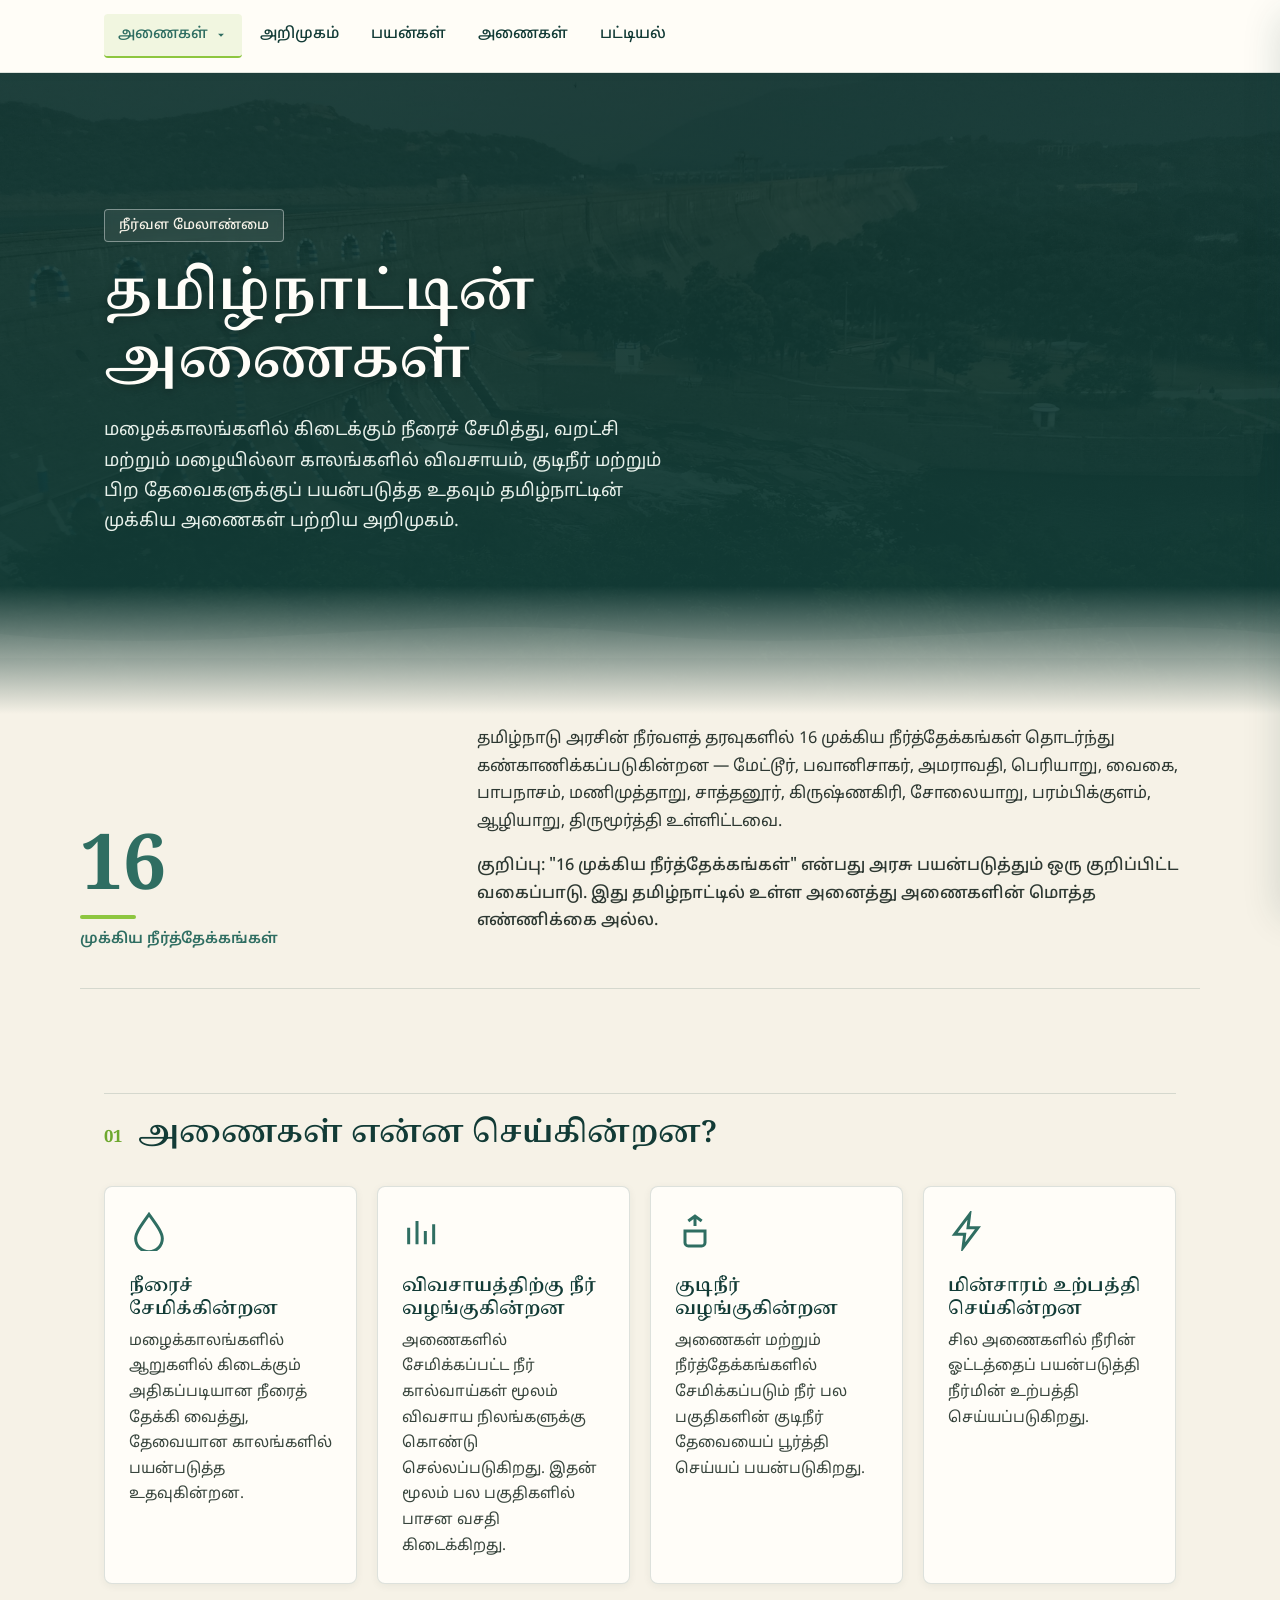
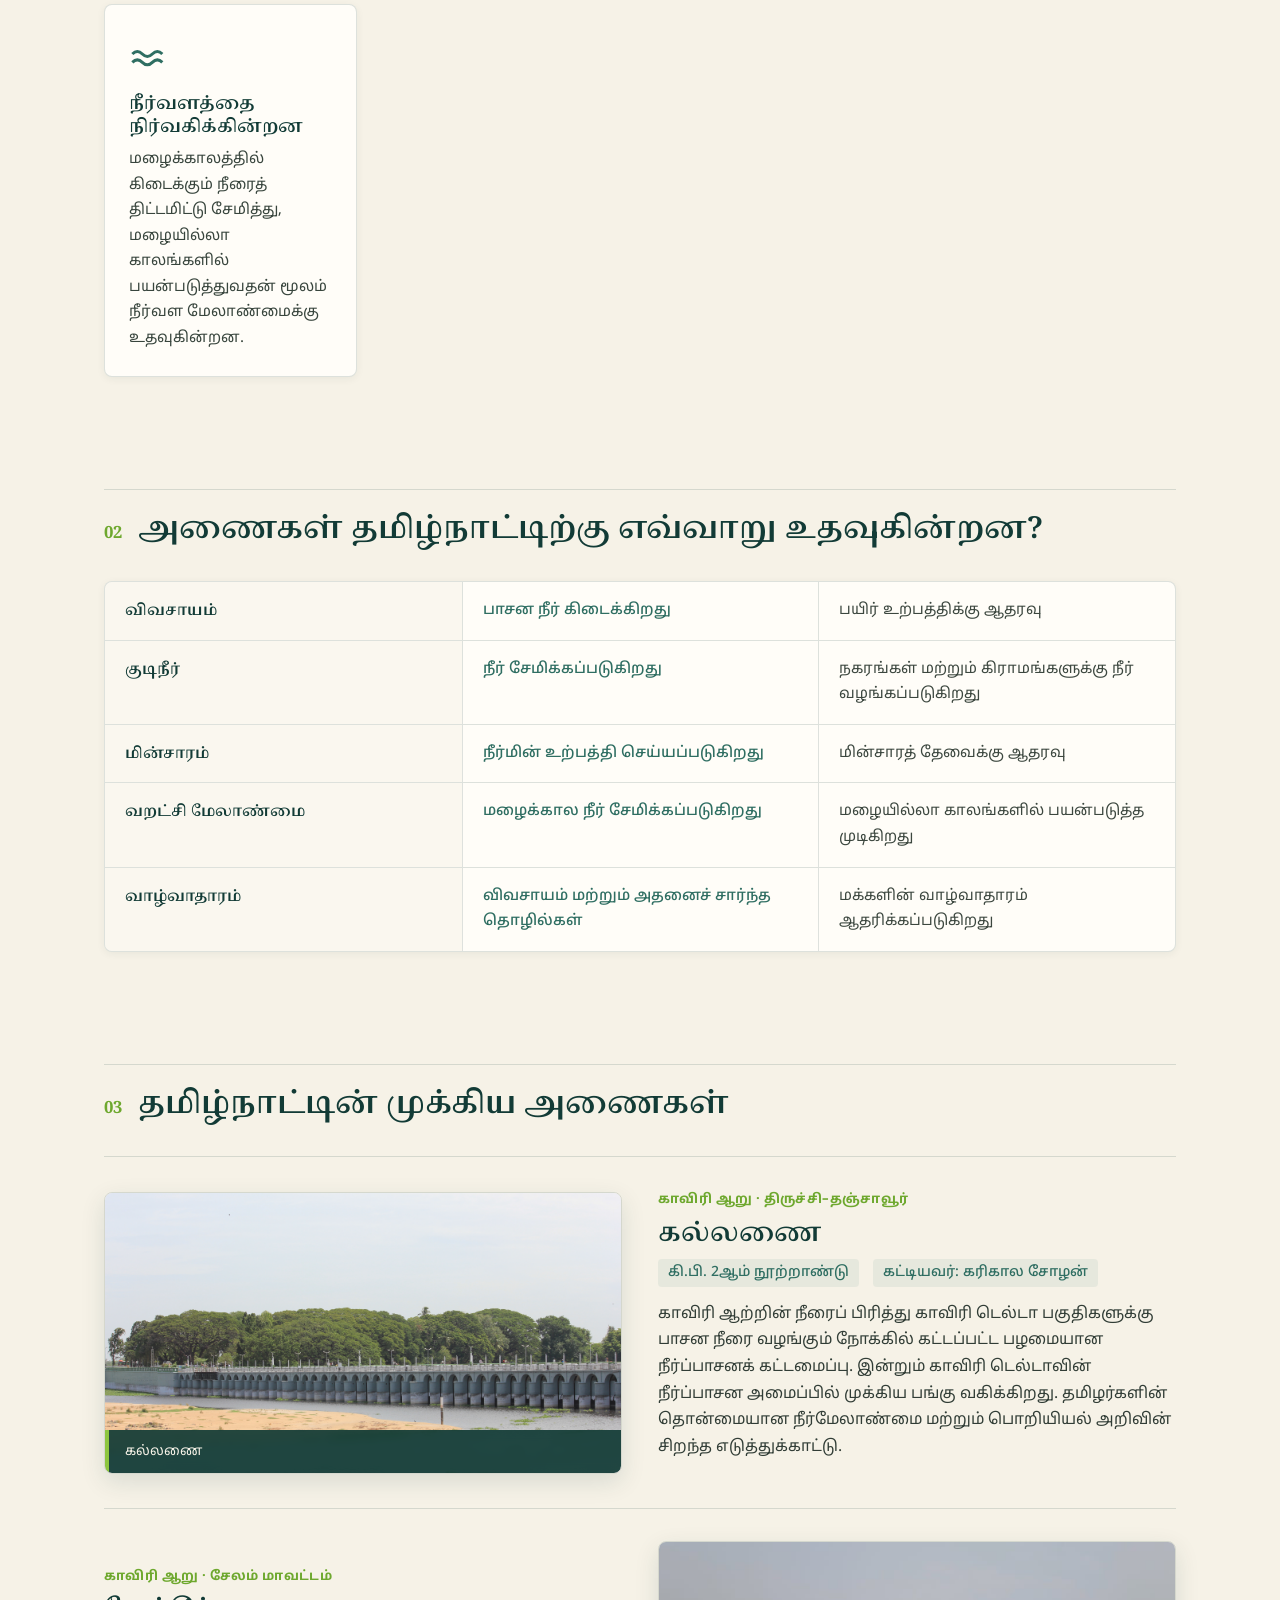
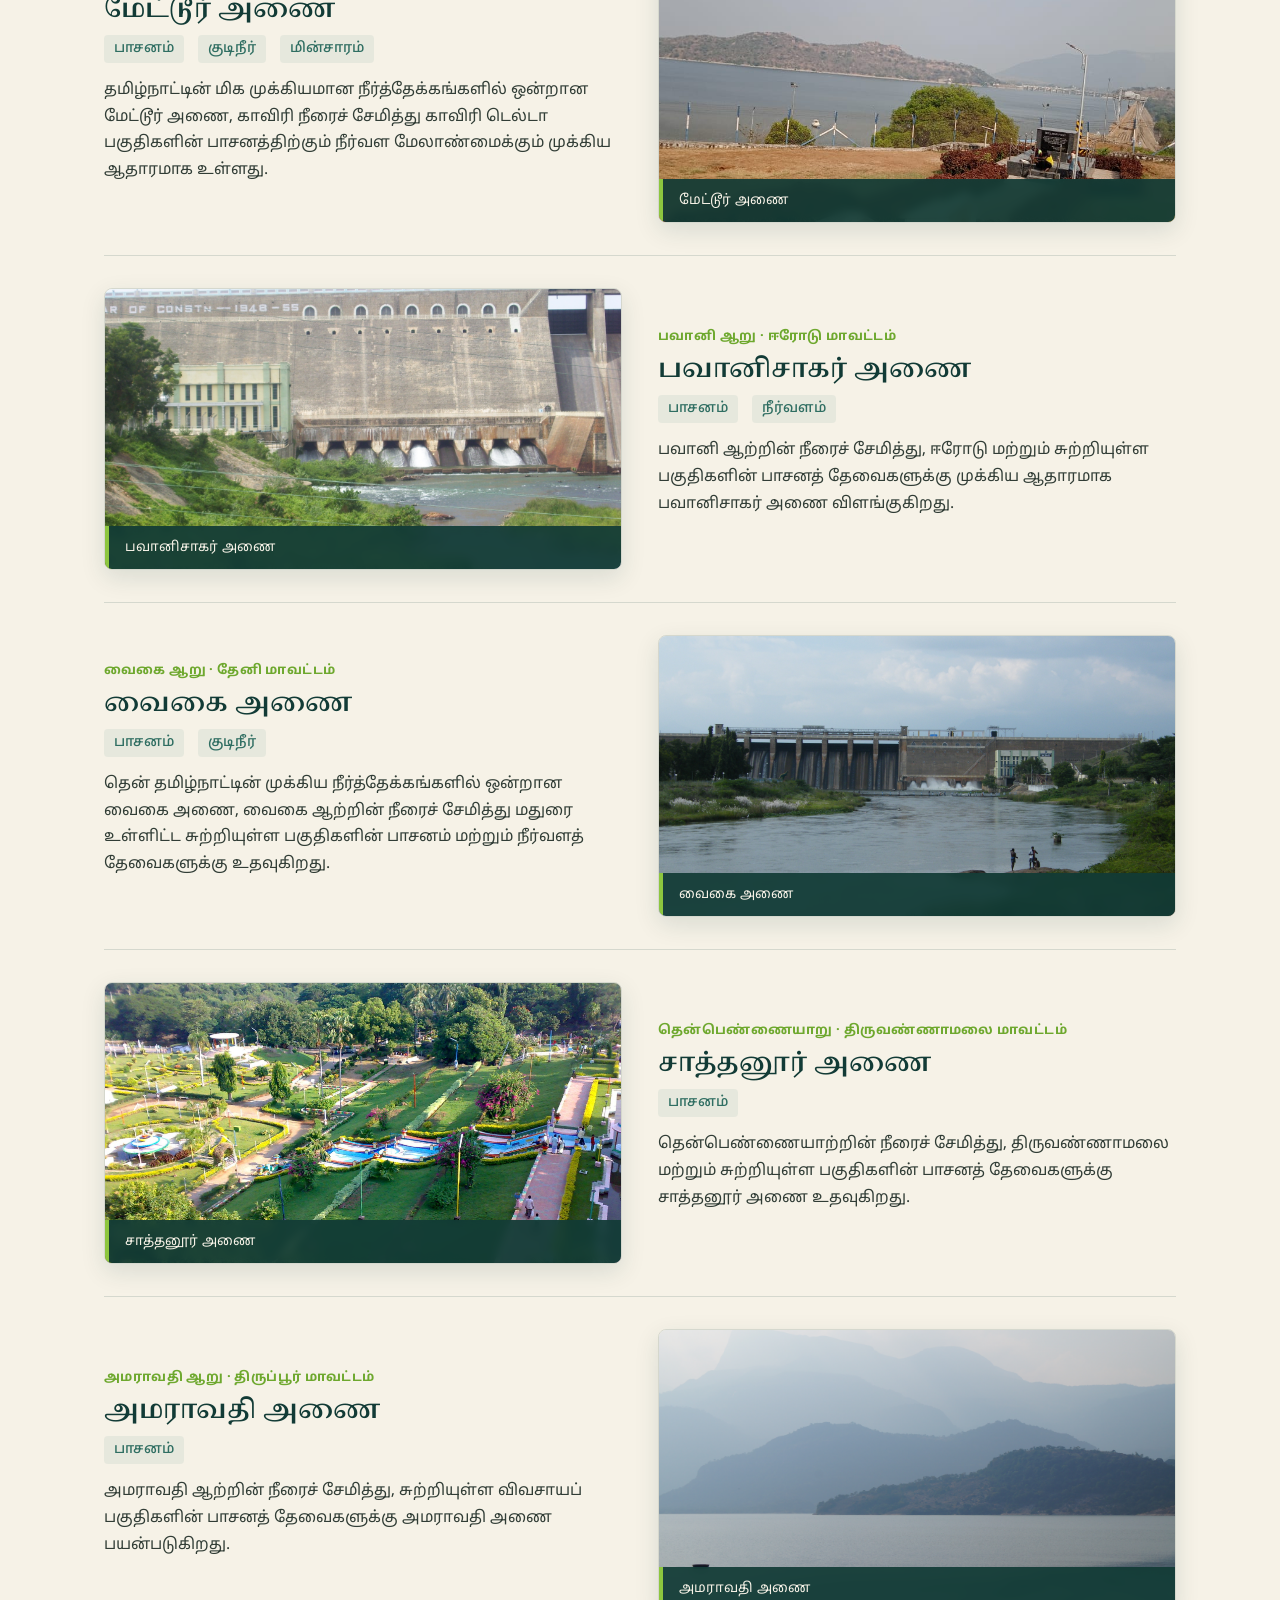
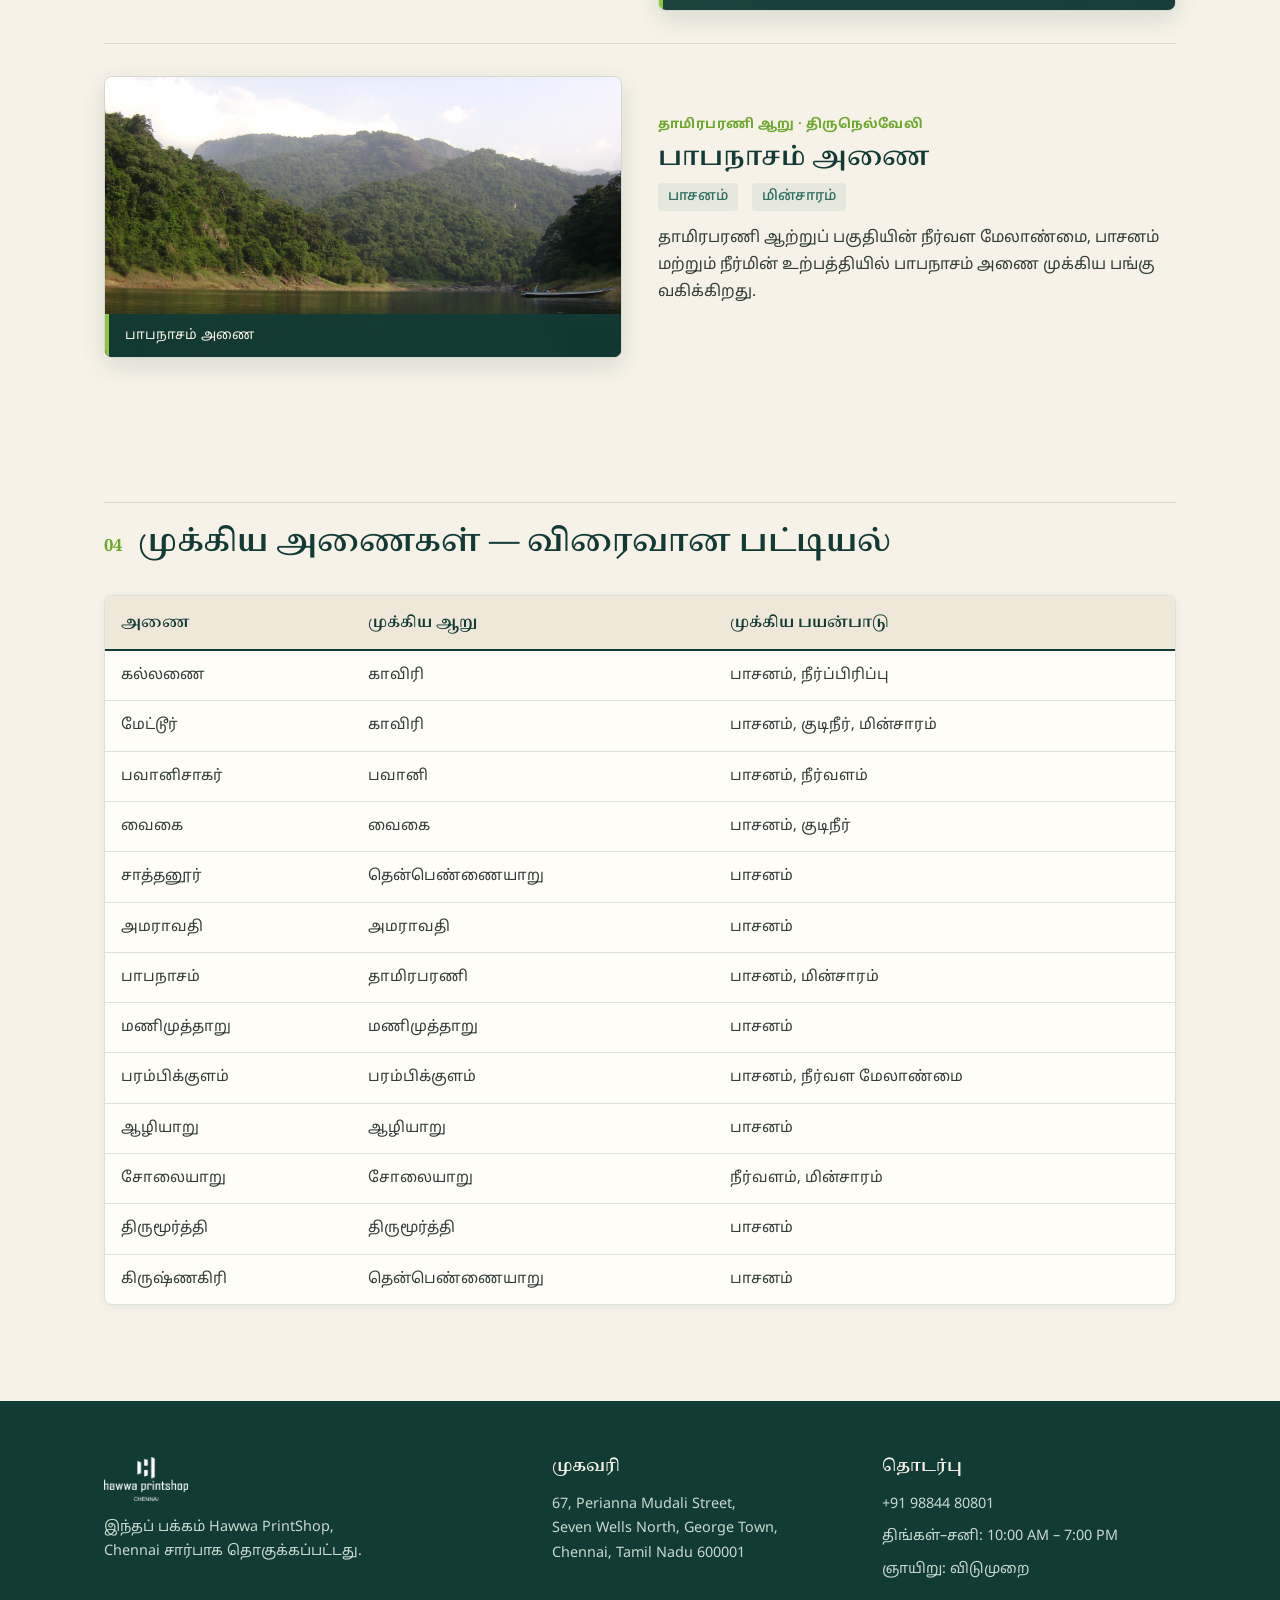
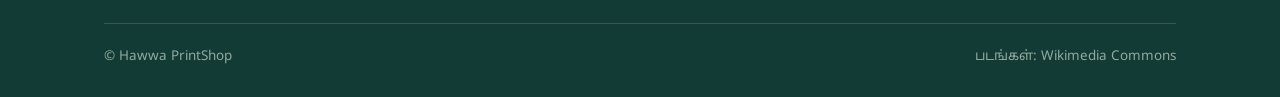
==== commit 39bc4a8e: "Remove brand logo from header Removed brand logo section from header." ====
--- a/index.html
+++ b/index.html
@@ -17,9 +17,7 @@
 
   <header>
     <div class="header-inner">
-      <div class="brand">
-        <a href="index.html"><img src="assets/hawwa-logo.png" alt="Hawwa PrintShop"></a>
-      </div>
+  
 
       <nav class="desktop-nav">
         <div class="nav-dropdown">
@@ -37,6 +35,11 @@
             <a href="mountains.html">மலைகள் (Mountains)</a>
             <a href="lakes.html">ஏரிகள் (Lakes)</a>
             <a href="beach.html">கடற்கரைகள் (Beaches)</a>
+            <a href="sanctuaries.html">சரணாலயங்கள் (Sanctuaries)</a>
+            <a href="islands.html">தீவுகள் (Islands)</a>
+            <a href="ports.html">துறைமுகங்கள் (Ports)</a>
+            <a href="palaces.html">அரண்மனைகள் (Palaces)</a>
+            <a href="forts.html">கோட்டைகள் (Forts)</a>
           </div>
         </div>
         <a href="#intro">அறிமுகம்</a>
@@ -79,6 +82,11 @@
           <a href="mountains.html">மலைகள் (Mountains)</a>
           <a href="lakes.html">ஏரிகள் (Lakes)</a>
           <a href="beach.html">கடற்கரைகள் (Beaches)</a>
+          <a href="sanctuaries.html">சரணாலயங்கள் (Sanctuaries)</a>
+          <a href="islands.html">தீவுகள் (Islands)</a>
+          <a href="ports.html">துறைமுகங்கள் (Ports)</a>
+          <a href="palaces.html">அரண்மனைகள் (Palaces)</a>
+          <a href="forts.html">கோட்டைகள் (Forts)</a>
         </div>
       </div>
       <div class="drawer-section-title">பக்கத்தின் பகுதிகள்</div>
@@ -431,4 +439,4 @@
   <script src="main.js"></script>
 </body>
 
-</html>+</html>
--- a/styles.css
+++ b/styles.css
@@ -24,7 +24,9 @@
   --transition: all 0.25s cubic-bezier(0.16, 1, 0.3, 1);
 }
 
-*, *::before, *::after {
+*,
+*::before,
+*::after {
   box-sizing: border-box;
 }
 
@@ -44,7 +46,11 @@
   -webkit-font-smoothing: antialiased;
 }
 
-h1, h2, h3, h4, .serif {
+h1,
+h2,
+h3,
+h4,
+.serif {
   font-family: "Noto Serif Tamil", Georgia, serif;
   color: var(--deep);
   margin: 0;
@@ -122,9 +128,16 @@
   gap: 12px;
 }
 
+.brand a {
+  display: inline-flex;
+  align-items: center;
+  text-decoration: none;
+}
+
 .brand img {
   height: 48px;
   width: auto;
+  display: block;
   transition: transform 0.2s ease;
 }
 
@@ -139,7 +152,7 @@
   gap: 4px;
 }
 
-nav.desktop-nav > a, 
+nav.desktop-nav>a,
 .dropdown-toggle {
   text-decoration: none;
   color: var(--deep);
@@ -156,9 +169,9 @@
   white-space: nowrap;
 }
 
-nav.desktop-nav > a:hover, 
-.dropdown-toggle:hover, 
-nav.desktop-nav > a.active, 
+nav.desktop-nav>a:hover,
+.dropdown-toggle:hover,
+nav.desktop-nav>a.active,
 .dropdown-toggle.active {
   color: var(--teal);
   border-bottom-color: var(--green);
@@ -218,7 +231,7 @@
   transition: background 0.15s ease, color 0.15s ease;
 }
 
-.dropdown-menu a:hover, 
+.dropdown-menu a:hover,
 .dropdown-menu a.active {
   background: var(--sand-2);
   color: var(--teal);
@@ -226,8 +239,15 @@
 }
 
 @keyframes navDropdownFade {
-  from { opacity: 0; transform: translateY(8px); }
-  to { opacity: 1; transform: translateY(0); }
+  from {
+    opacity: 0;
+    transform: translateY(8px);
+  }
+
+  to {
+    opacity: 1;
+    transform: translateY(0);
+  }
 }
 
 /* Mobile Toggle Hamburger */
@@ -248,7 +268,8 @@
   transition: var(--transition);
 }
 
-.mobile-toggle:hover, .mobile-toggle:active {
+.mobile-toggle:hover,
+.mobile-toggle:active {
   background: var(--sand-2);
   border-color: var(--teal);
 }
@@ -348,7 +369,8 @@
   transition: background 0.15s ease, color 0.15s ease;
 }
 
-.drawer-nav a:hover, .drawer-nav a.active {
+.drawer-nav a:hover,
+.drawer-nav a.active {
   background: var(--sand-2);
   color: var(--teal);
   font-weight: 600;
@@ -407,6 +429,7 @@
   nav.desktop-nav {
     display: none;
   }
+
   .mobile-toggle {
     display: inline-flex;
   }
@@ -521,6 +544,7 @@
   .stats {
     padding: 8px 16px 36px;
   }
+
   .stat-row {
     grid-template-columns: 1fr;
     gap: 20px;
@@ -619,20 +643,27 @@
 }
 
 /* Card Grids */
-.func-grid, .type-grid, .grid-cards {
+.func-grid,
+.type-grid,
+.grid-cards {
   display: grid;
   grid-template-columns: repeat(auto-fit, minmax(240px, 1fr));
   gap: 20px;
 }
 
 @media (max-width: 600px) {
-  .func-grid, .type-grid, .grid-cards {
+
+  .func-grid,
+  .type-grid,
+  .grid-cards {
     grid-template-columns: 1fr;
     gap: 16px;
   }
 }
 
-.func-card, .type-card, .info-card {
+.func-card,
+.type-card,
+.info-card {
   background: var(--white);
   padding: 24px;
   border-radius: var(--radius-md);
@@ -641,13 +672,17 @@
   transition: var(--transition);
 }
 
-.func-card:hover, .type-card:hover, .info-card:hover {
+.func-card:hover,
+.type-card:hover,
+.info-card:hover {
   transform: translateY(-3px);
   box-shadow: var(--shadow-md);
   border-color: rgba(47, 110, 98, 0.3);
 }
 
-.func-card .ic, .type-card .ic, .info-card .ic {
+.func-card .ic,
+.type-card .ic,
+.info-card .ic {
   font-size: 1.8rem;
   width: 40px;
   height: 40px;
@@ -658,13 +693,17 @@
   stroke-width: 1.8;
 }
 
-.func-card h3, .type-card h3, .info-card h3 {
+.func-card h3,
+.type-card h3,
+.info-card h3 {
   font-size: 1.1rem;
   margin-bottom: 8px;
   color: var(--deep);
 }
 
-.func-card p, .type-card p, .info-card p {
+.func-card p,
+.type-card p,
+.info-card p {
   font-size: 0.94rem;
   color: #38453d;
   margin: 0;
@@ -735,6 +774,7 @@
   .chain {
     flex-direction: column;
   }
+
   .chain-arrow {
     transform: rotate(90deg);
   }
@@ -785,7 +825,9 @@
 .ghat-card::before {
   content: "";
   position: absolute;
-  top: 0; left: 0; right: 0;
+  top: 0;
+  left: 0;
+  right: 0;
   height: 5px;
   background: var(--teal);
 }
@@ -939,11 +981,13 @@
   .flow-row {
     grid-template-columns: 1fr;
   }
+
   .flow-cell {
     border-left: none;
     border-top: 1px solid var(--line);
     padding: 12px 16px;
   }
+
   .flow-cell:first-child {
     border-top: none;
     background: var(--sand-2);
@@ -951,7 +995,9 @@
 }
 
 /* Detail Card Items */
-.dam, .place-item, .detail-card {
+.dam,
+.place-item,
+.detail-card {
   display: grid;
   grid-template-columns: 1fr 1fr;
   gap: 36px;
@@ -960,26 +1006,35 @@
   border-top: 1px solid var(--line);
 }
 
-.dam:first-child, .place-item:first-child, .detail-card:first-child {
+.dam:first-child,
+.place-item:first-child,
+.detail-card:first-child {
   border-top: none;
 }
 
-.dam.rev .dam-media, .place-item.rev .place-media {
+.dam.rev .dam-media,
+.place-item.rev .place-media {
   order: 2;
 }
 
 @media (max-width: 768px) {
-  .dam, .place-item, .detail-card {
+
+  .dam,
+  .place-item,
+  .detail-card {
     grid-template-columns: 1fr;
     gap: 20px;
     padding: 24px 0;
   }
-  .dam.rev .dam-media, .place-item.rev .place-media {
+
+  .dam.rev .dam-media,
+  .place-item.rev .place-media {
     order: 0;
   }
 }
 
-.dam-media, .place-media {
+.dam-media,
+.place-media {
   position: relative;
   border-radius: var(--radius-md);
   overflow: hidden;
@@ -987,7 +1042,8 @@
   border: 1px solid var(--line);
 }
 
-.dam-media img, .place-media img {
+.dam-media img,
+.place-media img {
   width: 100%;
   height: 280px;
   object-fit: cover;
@@ -995,16 +1051,20 @@
 }
 
 @media (max-width: 600px) {
-  .dam-media img, .place-media img {
+
+  .dam-media img,
+  .place-media img {
     height: 220px;
   }
 }
 
-.dam-media:hover img, .place-media:hover img {
+.dam-media:hover img,
+.place-media:hover img {
   transform: scale(1.03);
 }
 
-.dam-plate, .place-plate {
+.dam-plate,
+.place-plate {
   position: absolute;
   bottom: 0;
   left: 0;
@@ -1017,12 +1077,14 @@
   border-left: 4px solid var(--green);
 }
 
-.dam-body, .place-body {
+.dam-body,
+.place-body {
   display: flex;
   flex-direction: column;
 }
 
-.dam-body .tag, .place-body .tag {
+.dam-body .tag,
+.place-body .tag {
   font-size: 0.82rem;
   font-weight: 700;
   color: var(--green-dark);
@@ -1031,12 +1093,14 @@
   text-transform: uppercase;
 }
 
-.dam-body h3, .place-body h3 {
+.dam-body h3,
+.place-body h3 {
   font-size: clamp(1.3rem, 3vw, 1.6rem);
   margin-bottom: 8px;
 }
 
-.dam-body .meta, .place-body .meta {
+.dam-body .meta,
+.place-body .meta {
   display: flex;
   gap: 14px;
   flex-wrap: wrap;
@@ -1052,7 +1116,8 @@
   border-radius: 4px;
 }
 
-.dam-body p, .place-body p {
+.dam-body p,
+.place-body p {
   font-size: 0.98rem;
   color: #313d36;
   line-height: 1.7;
@@ -1135,6 +1200,7 @@
   footer {
     padding: 40px 0 24px;
   }
+
   .foot-grid {
     grid-template-columns: 1fr;
     gap: 28px;
@@ -1161,7 +1227,8 @@
   font-weight: 600;
 }
 
-footer p, footer address {
+footer p,
+footer address {
   font-size: 0.9rem;
   color: #c9d8cf;
   font-style: normal;
@@ -1193,3 +1260,461 @@
     text-align: center;
   }
 }
+
+/* ==========================================================================
+   Port Hero Stat & Details Cards Component
+   ========================================================================== */
+
+.port-hero-stat {
+  background: linear-gradient(135deg, var(--deep) 0%, #164e46 100%);
+  color: var(--sand);
+  border-radius: var(--radius-lg);
+  padding: 32px 40px;
+  margin-bottom: 24px;
+  box-shadow: var(--shadow-md);
+  border: 1px solid rgba(255, 255, 255, 0.1);
+  position: relative;
+  overflow: hidden;
+}
+
+.port-hero-stat::before {
+  content: "⚓";
+  position: absolute;
+  right: -20px;
+  bottom: -30px;
+  font-size: 140px;
+  opacity: 0.08;
+  pointer-events: none;
+}
+
+.port-stat-main {
+  display: flex;
+  align-items: center;
+  gap: 36px;
+}
+
+.port-stat-number {
+  font-family: "Noto Serif Tamil", Georgia, serif;
+  font-size: 4.5rem;
+  font-weight: 700;
+  line-height: 1;
+  color: #f7d070;
+  background: linear-gradient(180deg, #ffe89e 0%, #e5b23d 100%);
+  -webkit-background-clip: text;
+  -webkit-text-fill-color: transparent;
+  text-shadow: 0 4px 12px rgba(0, 0, 0, 0.15);
+  flex-shrink: 0;
+}
+
+.port-stat-info h3 {
+  font-family: "Noto Serif Tamil", Georgia, serif;
+  font-size: 1.6rem;
+  color: var(--white);
+  margin-bottom: 6px;
+  font-weight: 700;
+}
+
+.port-stat-info p {
+  font-size: 1rem;
+  color: #c9d8cf;
+  margin: 0;
+  max-width: 58ch;
+}
+
+.port-details-grid {
+  display: grid;
+  grid-template-columns: repeat(3, 1fr);
+  gap: 20px;
+}
+
+.port-detail-card {
+  background: var(--white);
+  border: 1px solid var(--line);
+  border-radius: var(--radius-md);
+  padding: 24px;
+  display: flex;
+  flex-direction: column;
+  gap: 10px;
+  box-shadow: var(--shadow-sm);
+  transition: transform 0.25s ease, box-shadow 0.25s ease;
+}
+
+.port-detail-card:hover {
+  transform: translateY(-4px);
+  box-shadow: var(--shadow-md);
+  border-color: var(--teal);
+}
+
+.port-detail-header {
+  display: flex;
+  align-items: center;
+  gap: 12px;
+}
+
+.port-detail-icon {
+  width: 44px;
+  height: 44px;
+  border-radius: 10px;
+  background: var(--sand-2);
+  display: flex;
+  align-items: center;
+  justify-content: center;
+  font-size: 1.4rem;
+  flex-shrink: 0;
+  border: 1px solid var(--line);
+}
+
+.port-badge {
+  display: inline-block;
+  align-self: flex-start;
+  font-size: 0.78rem;
+  font-weight: 600;
+  color: var(--teal);
+  background: rgba(18, 59, 54, 0.08);
+  padding: 4px 10px;
+  border-radius: 20px;
+}
+
+.port-detail-card h4 {
+  font-family: "Noto Serif Tamil", Georgia, serif;
+  font-size: 1.15rem;
+  color: var(--deep);
+  margin: 0;
+  font-weight: 700;
+}
+
+.port-detail-card p {
+  font-size: 0.92rem;
+  color: var(--color-muted);
+  margin: 0;
+  line-height: 1.5;
+}
+
+@media (max-width: 900px) {
+  .port-details-grid {
+    grid-template-columns: 1fr;
+  }
+
+  .port-stat-main {
+    flex-direction: column;
+    align-items: flex-start;
+    gap: 12px;
+  }
+
+  .port-stat-number {
+    font-size: 3.8rem;
+  }
+
+  .port-hero-stat {
+    padding: 24px;
+  }
+}
+
+/* ==========================================================================
+   Palaces Custom UI Design System
+   ========================================================================== */
+
+.palace-hero-banner {
+  background: linear-gradient(135deg, #123b36 0%, #1e4d46 100%);
+  color: #fff;
+  border-radius: 16px;
+  padding: 36px 40px;
+  margin: 0 auto 36px;
+  max-width: 1120px;
+  box-shadow: 0 10px 30px rgba(18, 59, 54, 0.15);
+  border: 1px solid rgba(255, 215, 0, 0.2);
+  display: grid;
+  grid-template-columns: 180px 1fr;
+  gap: 32px;
+  align-items: center;
+  position: relative;
+  overflow: hidden;
+}
+
+.palace-hero-banner::after {
+  content: "🏰";
+  position: absolute;
+  right: -15px;
+  bottom: -20px;
+  font-size: 130px;
+  opacity: 0.08;
+  pointer-events: none;
+}
+
+.palace-hero-stat-num {
+  font-family: "Noto Serif Tamil", Georgia, serif;
+  font-size: 4.2rem;
+  font-weight: 700;
+  color: #f7d070;
+  line-height: 1;
+  text-align: center;
+  background: linear-gradient(180deg, #ffe89e 0%, #e5b23d 100%);
+  -webkit-background-clip: text;
+  -webkit-text-fill-color: transparent;
+}
+
+.palace-hero-stat-label {
+  font-size: 0.9rem;
+  font-weight: 600;
+  color: #d2e4db;
+  text-align: center;
+  margin-top: 6px;
+  letter-spacing: 0.5px;
+}
+
+.palace-hero-info p {
+  color: #e2ede7;
+  font-size: 1.05rem;
+  line-height: 1.7;
+  margin: 0 0 10px;
+}
+
+.palace-hero-info .table-note {
+  color: #b3d1c3;
+  font-size: 0.88rem;
+  margin: 0;
+  font-style: italic;
+}
+
+@media (max-width: 768px) {
+  .palace-hero-banner {
+    grid-template-columns: 1fr;
+    padding: 24px;
+    gap: 16px;
+  }
+
+  .palace-hero-stat-num {
+    font-size: 3.5rem;
+    text-align: left;
+  }
+
+  .palace-hero-stat-label {
+    text-align: left;
+  }
+}
+
+/* Palace Showcase Cards Grid */
+.palace-grid {
+  display: flex;
+  flex-direction: column;
+  gap: 32px;
+  margin-top: 24px;
+}
+
+.palace-card {
+  background: #ffffff;
+  border-radius: 16px;
+  border: 1px solid var(--line);
+  box-shadow: 0 4px 20px rgba(0, 0, 0, 0.04);
+  overflow: hidden;
+  display: grid;
+  grid-template-columns: 1.1fr 1.3fr;
+  transition: transform 0.3s ease, box-shadow 0.3s ease, border-color 0.3s ease;
+}
+
+.palace-card:hover {
+  transform: translateY(-4px);
+  box-shadow: 0 12px 32px rgba(18, 59, 54, 0.12);
+  border-color: #d4af37;
+}
+
+.palace-card.rev {
+  grid-template-columns: 1.3fr 1.1fr;
+}
+
+.palace-card.rev .palace-card-media {
+  order: 2;
+}
+
+.palace-card.rev .palace-card-content {
+  order: 1;
+}
+
+.palace-card-media {
+  position: relative;
+  min-height: 280px;
+  overflow: hidden;
+}
+
+.palace-card-media img {
+  width: 100%;
+  height: 100%;
+  object-fit: cover;
+  transition: transform 0.5s ease;
+}
+
+.palace-card:hover .palace-card-media img {
+  transform: scale(1.04);
+}
+
+.palace-card-badge {
+  position: absolute;
+  bottom: 14px;
+  left: 14px;
+  background: rgba(18, 59, 54, 0.88);
+  color: #ffe89e;
+  backdrop-filter: blur(8px);
+  font-family: "Noto Serif Tamil", Georgia, serif;
+  font-size: 0.85rem;
+  font-weight: 600;
+  padding: 6px 14px;
+  border-radius: 20px;
+  border: 1px solid rgba(255, 232, 158, 0.3);
+}
+
+.palace-card-content {
+  padding: 32px 36px;
+  display: flex;
+  flex-direction: column;
+  justify-content: center;
+}
+
+.palace-tag {
+  display: inline-block;
+  font-size: 0.82rem;
+  font-weight: 600;
+  color: #123b36;
+  background: #f0f6f3;
+  padding: 4px 12px;
+  border-radius: 14px;
+  align-self: flex-start;
+  margin-bottom: 12px;
+  border: 1px solid rgba(18, 59, 54, 0.1);
+}
+
+.palace-card-content h3 {
+  font-family: "Noto Serif Tamil", Georgia, serif;
+  font-size: 1.45rem;
+  color: #123b36;
+  margin: 0 0 12px;
+  font-weight: 700;
+  line-height: 1.35;
+}
+
+.palace-meta-pills {
+  display: flex;
+  flex-wrap: wrap;
+  gap: 8px;
+  margin-bottom: 16px;
+}
+
+.palace-meta-pill {
+  font-size: 0.82rem;
+  font-weight: 500;
+  color: #4a5d55;
+  background: #f7f4ec;
+  padding: 3px 10px;
+  border-radius: 6px;
+  border: 1px solid var(--line);
+}
+
+.palace-card-content p {
+  color: #384740;
+  font-size: 0.98rem;
+  line-height: 1.65;
+  margin: 0 0 10px;
+}
+
+@media (max-width: 860px) {
+
+  .palace-card,
+  .palace-card.rev {
+    grid-template-columns: 1fr;
+  }
+
+  .palace-card.rev .palace-card-media {
+    order: 1;
+  }
+
+  .palace-card.rev .palace-card-content {
+    order: 2;
+  }
+
+  .palace-card-content {
+    padding: 24px;
+  }
+
+  .palace-card-media {
+    min-height: 220px;
+  }
+}
+
+/* Architecture Features Cards */
+.arch-grid {
+  display: grid;
+  grid-template-columns: repeat(auto-fit, minmax(310px, 1fr));
+  gap: 22px;
+  margin-top: 24px;
+}
+
+.arch-card {
+  background: #ffffff;
+  border-radius: 14px;
+  border: 1px solid var(--line);
+  padding: 26px;
+  box-shadow: 0 3px 14px rgba(0, 0, 0, 0.03);
+  transition: transform 0.25s ease, border-color 0.25s ease, box-shadow 0.25s ease;
+  display: flex;
+  flex-direction: column;
+}
+
+.arch-card:hover {
+  transform: translateY(-4px);
+  border-color: #123b36;
+  box-shadow: 0 8px 24px rgba(18, 59, 54, 0.08);
+}
+
+.arch-icon-wrap {
+  width: 48px;
+  height: 48px;
+  border-radius: 12px;
+  background: #f7f3e8;
+  display: flex;
+  align-items: center;
+  justify-content: center;
+  font-size: 1.5rem;
+  margin-bottom: 16px;
+  border: 1px solid rgba(18, 59, 54, 0.1);
+}
+
+.arch-card h3 {
+  font-family: "Noto Serif Tamil", Georgia, serif;
+  font-size: 1.18rem;
+  color: #123b36;
+  margin: 0 0 10px;
+  font-weight: 700;
+}
+
+.arch-card p {
+  color: #4a5d55;
+  font-size: 0.94rem;
+  line-height: 1.6;
+  margin: 0;
+}
+
+/* Heritage Highlight Box for History */
+.heritage-box {
+  background: linear-gradient(135deg, #fbf9f3 0%, #f4eee0 100%);
+  border-left: 5px solid #123b36;
+  border-radius: 0 16px 16px 0;
+  padding: 32px 36px;
+  margin: 24px 0;
+  box-shadow: 0 4px 18px rgba(0, 0, 0, 0.04);
+}
+
+.heritage-box p.heritage-quote {
+  font-family: "Noto Serif Tamil", Georgia, serif;
+  font-size: 1.15rem;
+  line-height: 1.75;
+  color: #123b36;
+  font-weight: 600;
+  margin: 0 0 16px;
+  position: relative;
+}
+
+.heritage-box p.heritage-desc {
+  font-size: 1rem;
+  line-height: 1.7;
+  color: #3b4d45;
+  margin: 0;
+}
